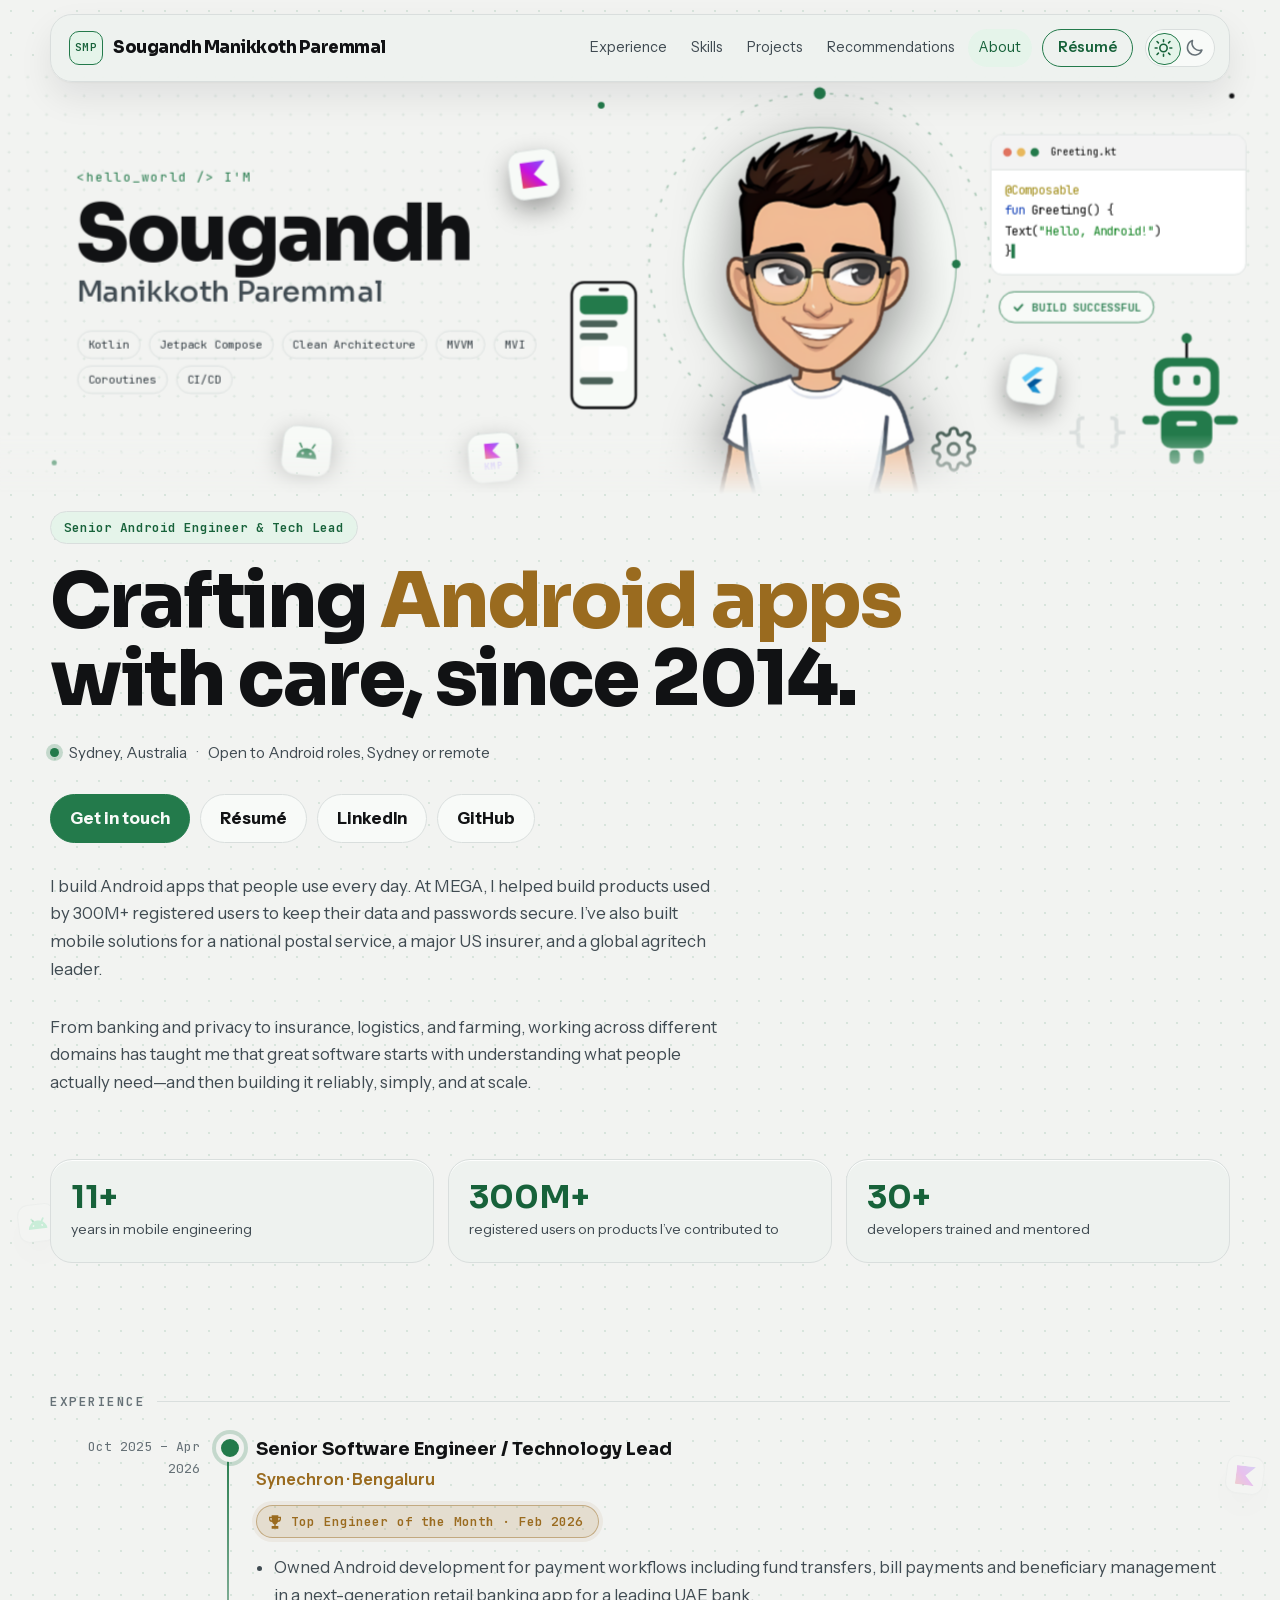
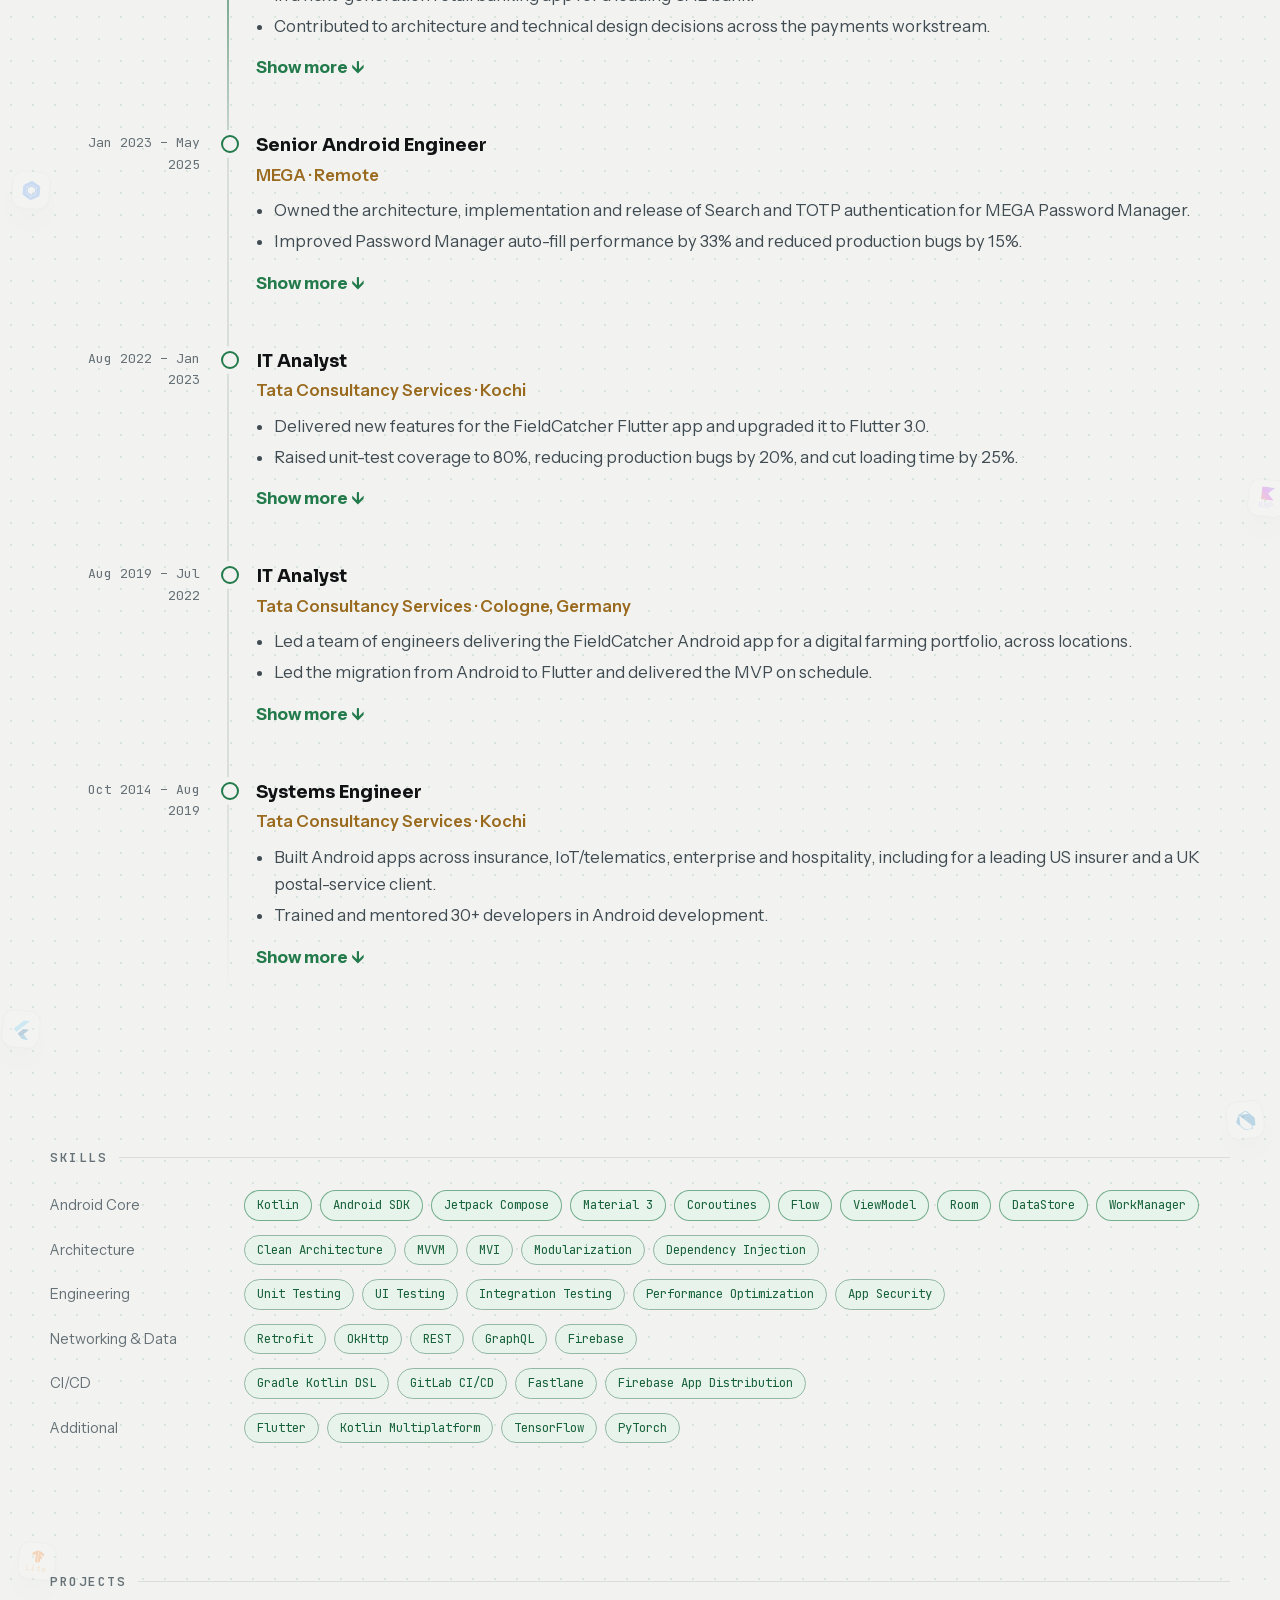
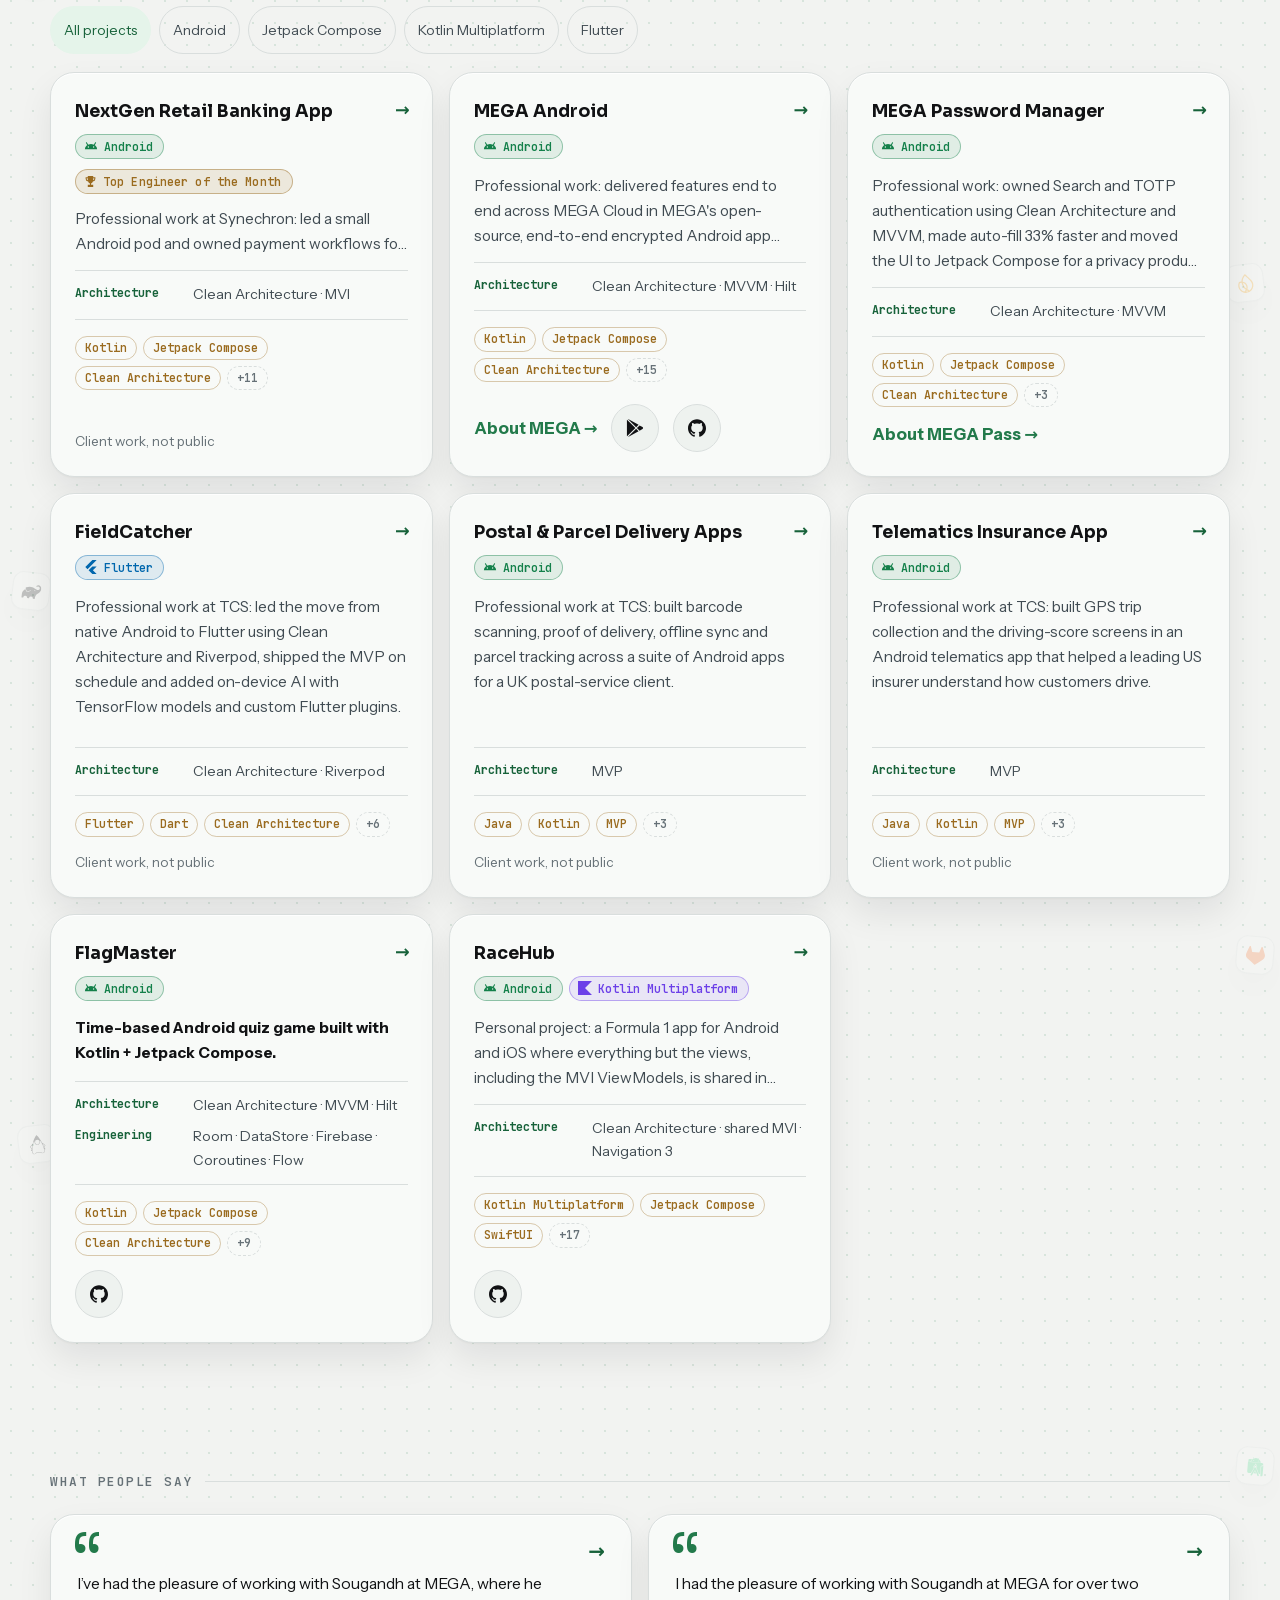
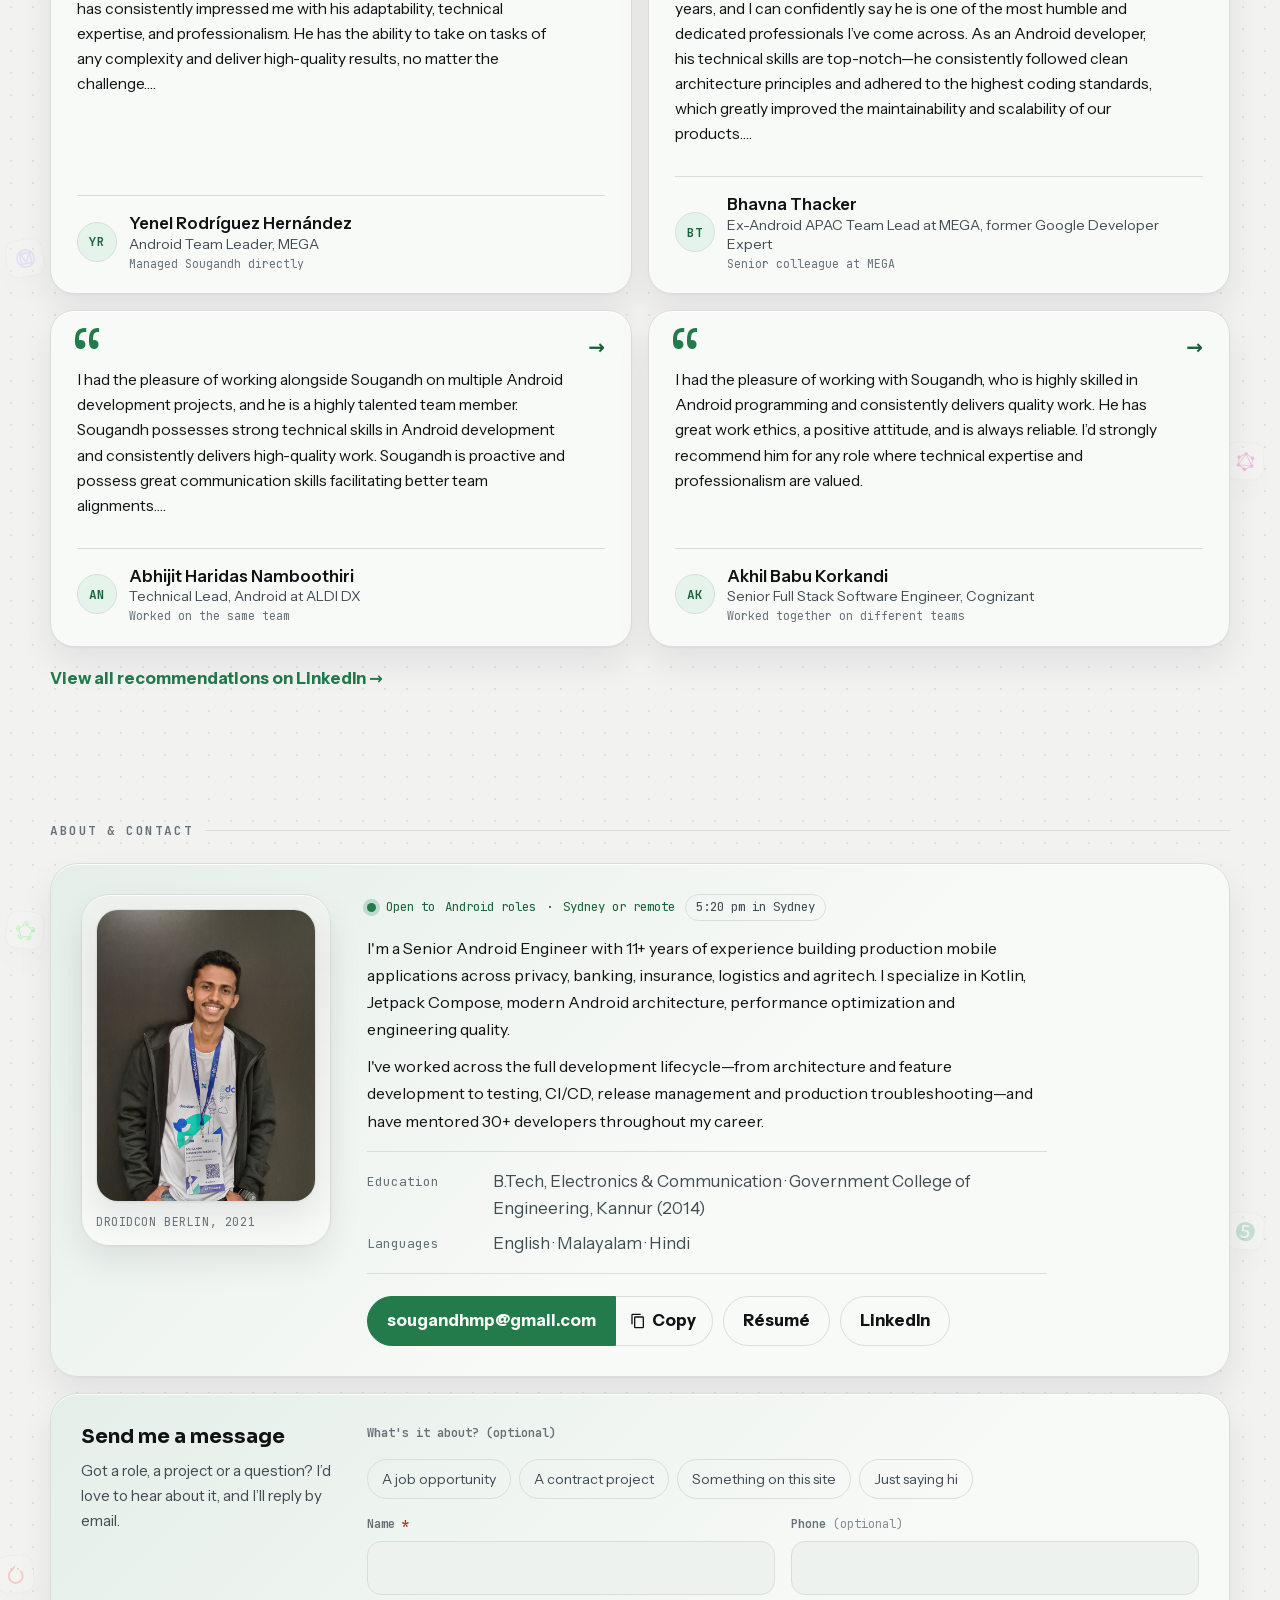
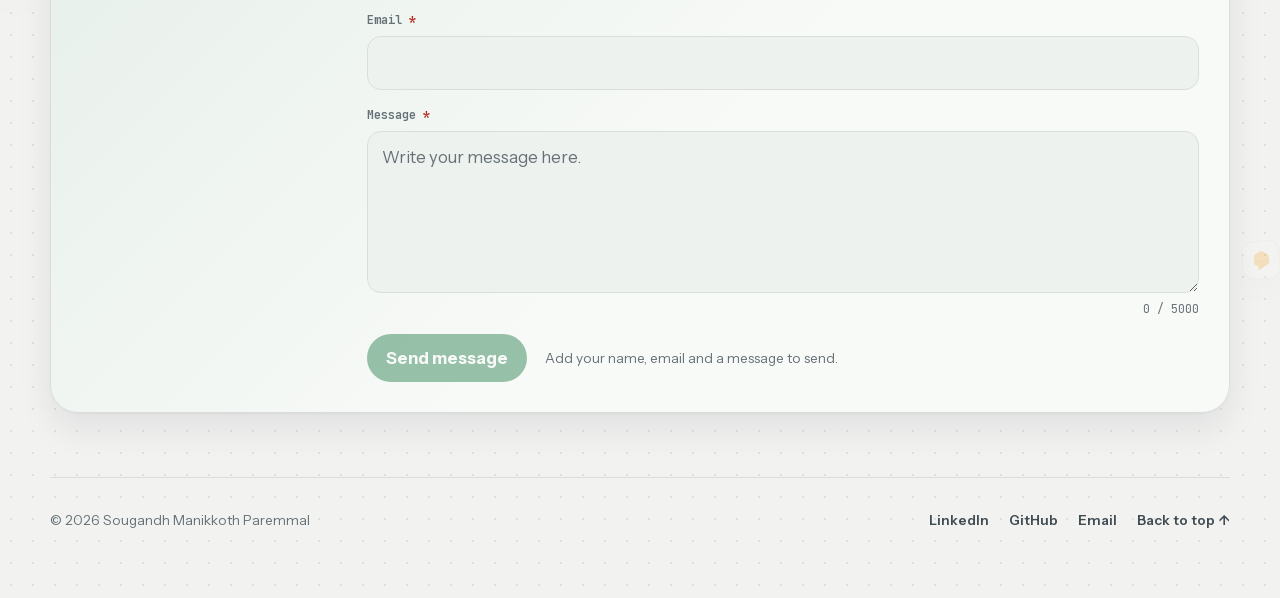
==== index.html @ 64a55832 "update icons" ====
<!DOCTYPE html>
<html lang="en">
<head>
  <meta charset="utf-8">
  <!-- Security: only this site's own files may load; the contact form may also post to Web3Forms. See "Security" in README.md. -->
  <meta http-equiv="Content-Security-Policy" content="default-src 'self'; script-src 'self'; style-src 'self' 'unsafe-inline'; font-src 'self'; img-src 'self'; connect-src 'self' https://api.web3forms.com; frame-src 'self'; object-src 'none'; base-uri 'self'; form-action 'self'; upgrade-insecure-requests">
  <meta name="referrer" content="strict-origin-when-cross-origin">
  <meta name="viewport" content="width=device-width, initial-scale=1, viewport-fit=cover">
  <title>Sougandh Manikkoth Paremmal · Senior Android Engineer & Tech Lead</title>
  <meta name="description" content="Sougandh Manikkoth Paremmal — Senior Android Engineer and Tech Lead in Sydney with 11+ years shipping Kotlin, Jetpack Compose and Flutter apps, including features for products used by 300M+ registered users.">
  <meta property="og:title" content="Sougandh Manikkoth Paremmal · Senior Android Engineer & Tech Lead">
  <meta property="og:description" content="11+ years building and leading production mobile apps in Kotlin, Jetpack Compose and Flutter. Based in Sydney.">
  <meta property="og:url" content="https://sougandh.dev">
  <meta property="og:type" content="website">
  <meta property="og:image" content="https://sougandh.dev/assets/images/og-image.png">
  <meta property="og:image:width" content="1200">
  <meta property="og:image:height" content="630">
  <meta property="og:image:alt" content="Sougandh Manikkoth Paremmal, Senior Android Engineer and Tech Lead">
  <meta name="twitter:card" content="summary_large_image">
  <meta name="twitter:title" content="Sougandh Manikkoth Paremmal · Senior Android Engineer & Tech Lead">
  <meta name="twitter:description" content="11+ years building and leading production mobile apps in Kotlin, Jetpack Compose and Flutter. Based in Sydney.">
  <meta name="twitter:image" content="https://sougandh.dev/assets/images/og-image.png">
  <link rel="canonical" href="https://sougandh.dev">
  <link rel="icon" href="assets/icons/favicon-32.png?v=2" type="image/png" sizes="32x32">
  <link rel="icon" href="assets/icons/favicon-192.png?v=2" type="image/png" sizes="192x192">
  <link rel="apple-touch-icon" href="assets/icons/apple-touch-icon.png?v=2">
  <meta name="theme-color" content="#111214">
  <link rel="preload" href="assets/fonts/sora-latin.woff2" as="font" type="font/woff2" crossorigin>
  <link rel="preload" href="assets/fonts/instrument-sans-latin.woff2" as="font" type="font/woff2" crossorigin>
  <link rel="stylesheet" href="css/fonts.css">
  <link rel="stylesheet" href="css/styles.css">
  <script src="js/theme.js"></script>
</head>
<body>
  <div class="floaters" aria-hidden="true"></div>
  <a class="skip-link" href="#top">Skip to content</a>
  <nav aria-label="Main"><div class="in">
    <a class="brand" href="#top" aria-label="Sougandh Manikkoth Paremmal, back to top"><span class="monogram" aria-hidden="true">SMP</span><span class="brand-name"><span class="bn-first">Sougandh</span> <span class="bn-rest">Manikkoth Paremmal</span></span></a>
    <div class="menu" id="site-menu">
      <a href="#experience">Experience</a>
      <a href="#skills">Skills</a>
      <a href="#projects">Projects</a>
      <a href="#recommendations">Recommendations</a>
      <a href="#contact">About</a>
      <a class="nav-cta" href="assets/resume/sougandh-manikkoth-paremmal-resume.pdf" data-resume>Résumé</a>
    </div>
    <div class="nav-actions">
      <button class="theme-toggle" type="button" aria-label="Switch to light theme" title="Switch theme"><svg class="sun" viewBox="0 0 24 24" aria-hidden="true"><circle cx="12" cy="12" r="4.2"/><path d="M12 2.5v2.2M12 19.3v2.2M4.6 4.6l1.6 1.6M17.8 17.8l1.6 1.6M2.5 12h2.2M19.3 12h2.2M4.6 19.4l1.6-1.6M17.8 6.2l1.6-1.6"/></svg><svg class="moon" viewBox="0 0 24 24" aria-hidden="true"><path d="M20.5 14.3A8.5 8.5 0 0 1 9.7 3.5a8.5 8.5 0 1 0 10.8 10.8Z"/></svg></button>
      <button class="icon-btn menu-toggle" type="button" aria-label="Open menu" aria-expanded="false" aria-controls="site-menu"><span class="bars" aria-hidden="true"></span></button>
    </div>
  </div></nav>
  <nav class="tabbar" aria-label="Sections">
    <a href="#experience"><span class="tab-icon"><svg viewBox="0 0 24 24" aria-hidden="true"><rect x="3" y="7" width="18" height="13" rx="2.5"/><path d="M8.5 7V5.5A2 2 0 0 1 10.5 3.5h3a2 2 0 0 1 2 2V7M3 13h18"/></svg></span><span class="tab-label">Work</span></a>
    <a href="#skills"><span class="tab-icon"><svg viewBox="0 0 24 24" aria-hidden="true"><path d="m8 8-4 4 4 4M16 8l4 4-4 4M13.5 5l-3 14"/></svg></span><span class="tab-label">Skills</span></a>
    <a href="#projects"><span class="tab-icon"><svg viewBox="0 0 24 24" aria-hidden="true"><rect x="3.5" y="3.5" width="7" height="7" rx="2"/><rect x="13.5" y="3.5" width="7" height="7" rx="2"/><rect x="3.5" y="13.5" width="7" height="7" rx="2"/><rect x="13.5" y="13.5" width="7" height="7" rx="2"/></svg></span><span class="tab-label">Projects</span></a>
    <a href="#recommendations"><span class="tab-icon"><svg viewBox="0 0 24 24" aria-hidden="true"><path d="M20.5 11.5a8 8 0 0 1-11.7 7.1L4 20l1.3-4.4a8 8 0 1 1 15.2-4.1Z"/><path d="M9 10.5h6M9 13.5h4"/></svg></span><span class="tab-label">Reviews</span></a>
    <a href="#contact"><span class="tab-icon"><svg viewBox="0 0 24 24" aria-hidden="true"><circle cx="12" cy="8" r="4"/><path d="M4.5 20.5a7.5 7.5 0 0 1 15 0"/></svg></span><span class="tab-label">About</span></a>
  </nav>

  <main id="top">
    <div class="cover" aria-hidden="true"><iframe src="cover.html" title="Profile cover" tabindex="-1" data-theme-sync></iframe></div>
    <div class="hero">
    <p class="eyebrow">Senior Android Engineer &amp; Tech Lead</p>
    <h1>Crafting <span class="name">Android apps</span><br>with care, since 2014.</h1>
    <p class="availability"><span class="status-dot" aria-hidden="true"></span><span data-site="homeLocation">Sydney, Australia</span><span class="open-roles" data-open-roles>Open to <span data-site="roles">Android roles</span>, <span data-site="jobLocations">Sydney or remote</span></span></p>
    <div class="cta">
      <a class="btn primary" href="#message">Get in touch</a>
      <a class="btn" href="assets/resume/sougandh-manikkoth-paremmal-resume.pdf" data-resume>Résumé</a>
      <a class="btn" href="https://www.linkedin.com/in/sougandhmp">LinkedIn</a>
      <a class="btn" href="https://github.com/sougandhmp">GitHub</a>
    </div>
    <p class="lead intro">I build Android apps that people use every day. At MEGA, I helped build products used by 300M+ registered users to keep their data and passwords secure. I’ve also built mobile solutions for a national postal service, a major US insurer, and a global agritech leader.</p>
    <p class="lead intro">From banking and privacy to insurance, logistics, and farming, working across different domains has taught me that great software starts with understanding what people actually need—and then building it reliably, simply, and at scale.</p>
    </div>

    <div class="stats" data-reveal>
      <div class="stat"><b>11+</b><span>years in mobile engineering</span></div>
      <div class="stat"><b>300M+</b><span>registered users on products I’ve contributed to</span></div>
      <div class="stat"><b>30+</b><span>developers trained and mentored</span></div>
    </div>

    <section id="experience" data-reveal>
      <h2>Experience</h2>

      <div class="timeline" role="list">
      <div class="job" role="listitem">
        <div class="when">Oct 2025 – Apr 2026</div>
        <div>
          <h3>Senior Software Engineer / Technology Lead</h3>
          <div class="org">Synechron · Bengaluru</div>
          <span class="award award-lg"><svg viewBox="0 0 24 24" aria-hidden="true"><path fill="currentColor" d="M7 2h10v2h4v3a5 5 0 0 1-4.6 5A6 6 0 0 1 13 15.9V18h4v4H7v-4h4v-2.1A6 6 0 0 1 7.6 12 5 5 0 0 1 3 7V4h4Zm10 4v3.9A3 3 0 0 0 19 7V6ZM5 6v1a3 3 0 0 0 2 2.9V6Z"/></svg>Top Engineer of the Month · Feb 2026</span>
          <ul>
            <li>Owned Android development for payment workflows including fund transfers, bill payments and beneficiary management in a next-generation retail banking app for a leading UAE bank.</li>
            <li>Contributed to architecture and technical design decisions across the payments workstream.</li>
            <li class="more">Drove improvements in automated test coverage and built automation scripts to reduce manual QA effort.</li>
            <li class="more">Worked across development, defect resolution and release readiness to support production releases.</li>
            <li class="more">Recognized as Top Engineer of the Month, February 2026, for technical contribution and delivery on the payments platform.</li>
            <li class="more">Used AI-assisted development tools including GitHub Copilot and Claude Code for implementation, code reviews and test generation.</li>
          </ul>
          <button class="job-toggle" type="button">Show more ↓</button>
        </div>
      </div>
      <div class="job" role="listitem">
        <div class="when">Jan 2023 – May 2025</div>
        <div>
          <h3>Senior Android Engineer</h3>
          <div class="org">MEGA · Remote</div>
          <ul>
            <li>Owned the architecture, implementation and release of Search and TOTP authentication for MEGA Password Manager.</li>
            <li>Improved Password Manager auto-fill performance by 33% and reduced production bugs by 15%.</li>
            <li class="more">Migrated legacy XML-based UI to Jetpack Compose, improving rendering performance.</li>
            <li class="more">Delivered features end to end across MEGA Cloud and Password Manager, for a privacy product used by 300M+ registered users.</li>
          </ul>
          <button class="job-toggle" type="button">Show more ↓</button>
        </div>
      </div>
      <div class="job" role="listitem">
        <div class="when">Aug 2022 – Jan 2023</div>
        <div>
          <h3>IT Analyst</h3>
          <div class="org">Tata Consultancy Services · Kochi</div>
          <ul>
            <li>Delivered new features for the FieldCatcher Flutter app and upgraded it to Flutter 3.0.</li>
            <li>Raised unit-test coverage to 80%, reducing production bugs by 20%, and cut loading time by 25%.</li>
            <li class="more">Integrated PyTorch AI models into the mobile app.</li>
            <li class="more">Monitored production behaviour, diagnosed issues and shipped stability fixes.</li>
          </ul>
          <button class="job-toggle" type="button">Show more ↓</button>
        </div>
      </div>
      <div class="job" role="listitem">
        <div class="when">Aug 2019 – Jul 2022</div>
        <div>
          <h3>IT Analyst</h3>
          <div class="org">Tata Consultancy Services · Cologne, Germany</div>
          <ul>
            <li>Led a team of engineers delivering the FieldCatcher Android app for a digital farming portfolio, across locations.</li>
            <li>Led the migration from Android to Flutter and delivered the MVP on schedule.</li>
            <li class="more">Integrated TensorFlow models and built custom Flutter plugins for on-device AI.</li>
            <li class="more">Set up GitLab and Fastlane CI/CD pipelines and GraphQL-based data sync.</li>
          </ul>
          <button class="job-toggle" type="button">Show more ↓</button>
        </div>
      </div>
      <div class="job" role="listitem">
        <div class="when">Oct 2014 – Aug 2019</div>
        <div>
          <h3>Systems Engineer</h3>
          <div class="org">Tata Consultancy Services · Kochi</div>
          <ul>
            <li>Built Android apps across insurance, IoT/telematics, enterprise and hospitality, including for a leading US insurer and a UK postal-service client.</li>
            <li>Trained and mentored 30+ developers in Android development.</li>
            <li class="more">Built a Dialogflow chatbot for a hotel-booking solution.</li>
            <li class="more">Managed build and release automation and set up Microsoft Azure CI/CD pipelines.</li>
          </ul>
          <button class="job-toggle" type="button">Show more ↓</button>
        </div>
      </div>
      </div>
    </section>

    <section id="skills" data-reveal>
      <h2>Skills</h2>
      <div class="skills">
        <div class="skillrow core"><div class="label">Android Core</div>
          <ul class="tags"><li>Kotlin</li><li>Android SDK</li><li>Jetpack Compose</li><li>Material 3</li><li>Coroutines</li><li>Flow</li><li>ViewModel</li><li>Room</li><li>DataStore</li><li>WorkManager</li></ul></div>
        <div class="skillrow"><div class="label">Architecture</div>
          <ul class="tags"><li>Clean Architecture</li><li>MVVM</li><li>MVI</li><li>Modularization</li><li>Dependency Injection</li></ul></div>
        <div class="skillrow"><div class="label">Engineering</div>
          <ul class="tags"><li>Unit Testing</li><li>UI Testing</li><li>Integration Testing</li><li>Performance Optimization</li><li>App Security</li></ul></div>
        <div class="skillrow"><div class="label">Networking &amp; Data</div>
          <ul class="tags"><li>Retrofit</li><li>OkHttp</li><li>REST</li><li>GraphQL</li><li>Firebase</li></ul></div>
        <div class="skillrow"><div class="label">CI/CD</div>
          <ul class="tags"><li>Gradle Kotlin DSL</li><li>GitLab CI/CD</li><li>Fastlane</li><li>Firebase App Distribution</li></ul></div>
        <div class="skillrow"><div class="label">Additional</div>
          <ul class="tags"><li>Flutter</li><li>Kotlin Multiplatform</li><li>TensorFlow</li><li>PyTorch</li></ul></div>
      </div>
    </section>

    <section id="projects" data-reveal>
      <h2>Projects</h2>
      <div class="filter-bar" aria-label="Filter projects">
        <button class="filter active" type="button" data-filter="all" aria-pressed="true">All projects</button>
        <button class="filter" type="button" data-filter="android" aria-pressed="false">Android</button>
        <button class="filter" type="button" data-filter="compose" aria-pressed="false">Jetpack Compose</button>
        <button class="filter" type="button" data-filter="kmp" aria-pressed="false">Kotlin Multiplatform</button>
        <button class="filter" type="button" data-filter="flutter" aria-pressed="false">Flutter</button>
      </div>
      <div class="grid">
        <div class="card" data-category="android compose">
          <h3><a class="card-link" href="project.html?id=banking-payments">NextGen Retail Banking App</a></h3>
          <span class="award" title="Top Engineer of the Month, February 2026"><svg viewBox="0 0 24 24" aria-hidden="true"><path fill="currentColor" d="M7 2h10v2h4v3a5 5 0 0 1-4.6 5A6 6 0 0 1 13 15.9V18h4v4H7v-4h4v-2.1A6 6 0 0 1 7.6 12 5 5 0 0 1 3 7V4h4Zm10 4v3.9A3 3 0 0 0 19 7V6ZM5 6v1a3 3 0 0 0 2 2.9V6Z"/></svg>Top Engineer of the Month</span>
          <p>Professional work at Synechron: led a small Android pod and owned payment workflows for fund transfers, bill payments and beneficiary management, secured with step-up authentication and certificate pinning, in a next-generation retail banking app.</p>
          <div class="project-card-facts"><div><b>Architecture</b><span>Clean Architecture · MVI</span></div></div>
          <ul class="stack"><li>Kotlin</li><li>Jetpack Compose</li><li>Clean Architecture</li><li class="more" title="11 more on the project page">+11</li></ul>
          <span class="note">Client work, not public</span>
        </div>
        <div class="card" data-category="android compose">
          <h3><a class="card-link" href="project.html?id=mega-android">MEGA Android</a></h3>
          <p>Professional work: delivered features end to end across MEGA Cloud in MEGA's open-source, end-to-end encrypted Android app using Kotlin, Jetpack Compose and Clean Architecture.</p>
          <div class="project-card-facts"><div><b>Architecture</b><span>Clean Architecture · MVVM · Hilt</span></div></div>
          <ul class="stack"><li>Kotlin</li><li>Jetpack Compose</li><li>Clean Architecture</li><li class="more" title="15 more on the project page">+15</li></ul>
          <div class="links">
            <a href="https://mega.io/mobile">About MEGA →</a>
            <a class="icon-link" href="https://play.google.com/store/apps/details?id=mega.privacy.android.app" aria-label="MEGA Android on Google Play" title="Google Play"><svg viewBox="0 0 24 24" aria-hidden="true"><path d="M22.018 13.298l-3.919 2.218-3.515-3.493 3.543-3.521 3.891 2.202a1.49 1.49 0 0 1 0 2.594zM1.337.924a1.486 1.486 0 0 0-.112.568v21.017c0 .217.045.419.124.6l11.155-11.087L1.337.924zm12.207 10.065l3.258-3.238L3.45.195a1.466 1.466 0 0 0-.946-.179l11.04 10.973zm0 2.067l-11 10.933c.298.036.612-.016.906-.183l13.324-7.54-3.23-3.21z"/></svg></a>
            <a class="icon-link" href="https://github.com/meganz/android" aria-label="MEGA Android on GitHub" title="GitHub"><svg viewBox="0 0 24 24" aria-hidden="true"><path d="M12 .297c-6.63 0-12 5.373-12 12 0 5.303 3.438 9.8 8.205 11.385.6.113.82-.258.82-.577 0-.285-.01-1.04-.015-2.04-3.338.724-4.042-1.61-4.042-1.61C4.422 18.07 3.633 17.7 3.633 17.7c-1.087-.744.084-.729.084-.729 1.205.084 1.838 1.236 1.838 1.236 1.07 1.835 2.809 1.305 3.495.998.108-.776.417-1.305.76-1.605-2.665-.3-5.466-1.332-5.466-5.93 0-1.31.465-2.38 1.235-3.22-.135-.303-.54-1.523.105-3.176 0 0 1.005-.322 3.3 1.23.96-.267 1.98-.399 3-.405 1.02.006 2.04.138 3 .405 2.28-1.552 3.285-1.23 3.285-1.23.645 1.653.24 2.873.12 3.176.765.84 1.23 1.91 1.23 3.22 0 4.61-2.805 5.625-5.475 5.92.42.36.81 1.096.81 2.22 0 1.606-.015 2.896-.015 3.286 0 .315.21.69.825.57C20.565 22.092 24 17.592 24 12.297c0-6.627-5.373-12-12-12"/></svg></a>
          </div>
        </div>
        <div class="card" data-category="android compose">
          <h3><a class="card-link" href="project.html?id=mega-pass">MEGA Password Manager</a></h3>
          <p>Professional work: owned Search and TOTP authentication using Clean Architecture and MVVM, made auto-fill 33% faster and moved the UI to Jetpack Compose for a privacy product used by 300M+ registered users.</p>
          <div class="project-card-facts"><div><b>Architecture</b><span>Clean Architecture · MVVM</span></div></div>
          <ul class="stack"><li>Kotlin</li><li>Jetpack Compose</li><li>Clean Architecture</li><li class="more" title="3 more on the project page">+3</li></ul>
          <a href="https://mega.io/pass">About MEGA Pass →</a>
        </div>
        <div class="card" data-category="flutter">
          <h3><a class="card-link" href="project.html?id=fieldcatcher">FieldCatcher</a></h3>
          <p>Professional work at TCS: led the move from native Android to Flutter using Clean Architecture and Riverpod, shipped the MVP on schedule and added on-device AI with TensorFlow models and custom Flutter plugins.</p>
          <div class="project-card-facts"><div><b>Architecture</b><span>Clean Architecture · Riverpod</span></div></div>
          <ul class="stack"><li>Flutter</li><li>Dart</li><li>Clean Architecture</li><li class="more" title="6 more on the project page">+6</li></ul>
          <span class="note">Client work, not public</span>
        </div>
        <div class="card" data-category="android">
          <h3><a class="card-link" href="project.html?id=postal-delivery">Postal &amp; Parcel Delivery Apps</a></h3>
          <p>Professional work at TCS: built barcode scanning, proof of delivery, offline sync and parcel tracking across a suite of Android apps for a UK postal-service client.</p>
          <div class="project-card-facts"><div><b>Architecture</b><span>MVP</span></div></div>
          <ul class="stack"><li>Java</li><li>Kotlin</li><li>MVP</li><li class="more" title="3 more on the project page">+3</li></ul>
          <span class="note">Client work, not public</span>
        </div>
        <div class="card" data-category="android">
          <h3><a class="card-link" href="project.html?id=telematics-insurance">Telematics Insurance App</a></h3>
          <p>Professional work at TCS: built GPS trip collection and the driving-score screens in an Android telematics app that helped a leading US insurer understand how customers drive.</p>
          <div class="project-card-facts"><div><b>Architecture</b><span>MVP</span></div></div>
          <ul class="stack"><li>Java</li><li>Kotlin</li><li>MVP</li><li class="more" title="3 more on the project page">+3</li></ul>
          <span class="note">Client work, not public</span>
        </div>
        <div class="card personal" data-category="android compose">
          <h3><a class="card-link" href="project.html?id=flagmaster">FlagMaster</a></h3>
          <p class="project-card-summary"><strong>Time-based Android quiz game built with Kotlin + Jetpack Compose.</strong></p>
          <div class="project-card-facts">
            <div><b>Architecture</b><span>Clean Architecture · MVVM · Hilt</span></div>
            <div><b>Engineering</b><span>Room · DataStore · Firebase · Coroutines · Flow</span></div>
          </div>
          <ul class="project-card-highlights">
            <li>Dynamic quiz generation across a growing flag dataset</li>
            <li>Difficulty-based question selection and time-based scheduling</li>
            <li>Persistent user progress and Firebase leaderboard</li>
            <li>Modern Material 3 UI</li>
          </ul>
          <ul class="stack"><li>Kotlin</li><li>Jetpack Compose</li><li>Clean Architecture</li><li class="more" title="9 more on the project page">+9</li></ul>
          <div class="links">
            <a class="icon-link" href="https://github.com/sougandhmp/FlagMaster" aria-label="FlagMaster on GitHub" title="GitHub"><svg viewBox="0 0 24 24" aria-hidden="true"><path d="M12 .297c-6.63 0-12 5.373-12 12 0 5.303 3.438 9.8 8.205 11.385.6.113.82-.258.82-.577 0-.285-.01-1.04-.015-2.04-3.338.724-4.042-1.61-4.042-1.61C4.422 18.07 3.633 17.7 3.633 17.7c-1.087-.744.084-.729.084-.729 1.205.084 1.838 1.236 1.838 1.236 1.07 1.835 2.809 1.305 3.495.998.108-.776.417-1.305.76-1.605-2.665-.3-5.466-1.332-5.466-5.93 0-1.31.465-2.38 1.235-3.22-.135-.303-.54-1.523.105-3.176 0 0 1.005-.322 3.3 1.23.96-.267 1.98-.399 3-.405 1.02.006 2.04.138 3 .405 2.28-1.552 3.285-1.23 3.285-1.23.645 1.653.24 2.873.12 3.176.765.84 1.23 1.91 1.23 3.22 0 4.61-2.805 5.625-5.475 5.92.42.36.81 1.096.81 2.22 0 1.606-.015 2.896-.015 3.286 0 .315.21.69.825.57C20.565 22.092 24 17.592 24 12.297c0-6.627-5.373-12-12-12"/></svg></a>
          </div>
        </div>
        <div class="card personal" data-category="android compose kmp">
          <h3><a class="card-link" href="project.html?id=racehub">RaceHub</a></h3>
          <p>Personal project: a Formula 1 app for Android and iOS where everything but the views, including the MVI ViewModels, is shared in Kotlin Multiplatform.</p>
          <div class="project-card-facts"><div><b>Architecture</b><span>Clean Architecture · shared MVI · Navigation 3</span></div></div>
          <ul class="stack"><li>Kotlin Multiplatform</li><li>Jetpack Compose</li><li>SwiftUI</li><li class="more" title="17 more on the project page">+17</li></ul>
          <div class="links">
            <a class="icon-link" href="https://github.com/sougandhmp/RaceHub" aria-label="RaceHub on GitHub" title="GitHub"><svg viewBox="0 0 24 24" aria-hidden="true"><path d="M12 .297c-6.63 0-12 5.373-12 12 0 5.303 3.438 9.8 8.205 11.385.6.113.82-.258.82-.577 0-.285-.01-1.04-.015-2.04-3.338.724-4.042-1.61-4.042-1.61C4.422 18.07 3.633 17.7 3.633 17.7c-1.087-.744.084-.729.084-.729 1.205.084 1.838 1.236 1.838 1.236 1.07 1.835 2.809 1.305 3.495.998.108-.776.417-1.305.76-1.605-2.665-.3-5.466-1.332-5.466-5.93 0-1.31.465-2.38 1.235-3.22-.135-.303-.54-1.523.105-3.176 0 0 1.005-.322 3.3 1.23.96-.267 1.98-.399 3-.405 1.02.006 2.04.138 3 .405 2.28-1.552 3.285-1.23 3.285-1.23.645 1.653.24 2.873.12 3.176.765.84 1.23 1.91 1.23 3.22 0 4.61-2.805 5.625-5.475 5.92.42.36.81 1.096.81 2.22 0 1.606-.015 2.896-.015 3.286 0 .315.21.69.825.57C20.565 22.092 24 17.592 24 12.297c0-6.627-5.373-12-12-12"/></svg></a>
          </div>
        </div>
      </div>
    </section>

    <section id="recommendations" data-reveal>
      <h2>What people say</h2>
      <div class="quotes">
        <figure class="quote quote-trigger" tabindex="0" role="button" aria-haspopup="dialog" aria-label="Read the full recommendation from Yenel Rodríguez Hernández">
          <blockquote><p>I’ve had the pleasure of working with Sougandh at MEGA, where he has consistently impressed me with his adaptability, technical expertise, and professionalism. He has the ability to take on tasks of any complexity and deliver high-quality results, no matter the challenge.</p><p>Sougandh is not only a highly skilled engineer but also a fantastic teammate. He brings a positive attitude to every situation, treats everyone with kindness and respect, and contributes meaningfully to team collaboration. He’s always open to feedback and committed to continuous improvement, which makes him a true asset in any environment.</p><p>I’m confident that any team lucky enough to work with Sougandh will benefit greatly from his contributions. His dedication and talent will undoubtedly take him far in his career.</p></blockquote>
          <figcaption><span class="initials" aria-hidden="true">YR</span><span><b>Yenel Rodríguez Hernández</b><span class="role">Android Team Leader, MEGA</span><span class="rel">Managed Sougandh directly</span></span></figcaption>
        </figure>
        <figure class="quote quote-trigger" tabindex="0" role="button" aria-haspopup="dialog" aria-label="Read the full recommendation from Bhavna Thacker">
          <blockquote><p>I had the pleasure of working with Sougandh at MEGA for over two years, and I can confidently say he is one of the most humble and dedicated professionals I’ve come across. As an Android developer, his technical skills are top-notch—he consistently followed clean architecture principles and adhered to the highest coding standards, which greatly improved the maintainability and scalability of our products.</p><p>What truly sets Sougandh apart is his attitude. He’s an excellent team player who never hesitates to help others, always approachable and generous with his knowledge.</p><p>Anyone looking for a talented, grounded, and dependable Android developer would be lucky to have Sougandh on their team. I wholeheartedly recommend him.</p></blockquote>
          <figcaption><span class="initials" aria-hidden="true">BT</span><span><b>Bhavna Thacker</b><span class="role">Ex-Android APAC Team Lead at MEGA, former Google Developer Expert</span><span class="rel">Senior colleague at MEGA</span></span></figcaption>
        </figure>
        <figure class="quote quote-trigger" tabindex="0" role="button" aria-haspopup="dialog" aria-label="Read the full recommendation from Abhijit Haridas Namboothiri">
          <blockquote><p>I had the pleasure of working alongside Sougandh on multiple Android development projects, and he is a highly talented team member. Sougandh possesses strong technical skills in Android development and consistently delivers high-quality work. Sougandh is proactive and possess great communication skills facilitating better team alignments.</p><p>Sougandh would be a valuable asset to any Android development team and I wholeheartedly recommend him and would welcome the opportunity to work with them again in the future.</p></blockquote>
          <figcaption><span class="initials" aria-hidden="true">AN</span><span><b>Abhijit Haridas Namboothiri</b><span class="role">Technical Lead, Android at ALDI DX</span><span class="rel">Worked on the same team</span></span></figcaption>
        </figure>
        <figure class="quote quote-trigger" tabindex="0" role="button" aria-haspopup="dialog" aria-label="Read the full recommendation from Akhil Babu Korkandi">
          <blockquote><p>I had the pleasure of working with Sougandh, who is highly skilled in Android programming and consistently delivers quality work. He has great work ethics, a positive attitude, and is always reliable. I’d strongly recommend him for any role where technical expertise and professionalism are valued.</p></blockquote>
          <figcaption><span class="initials" aria-hidden="true">AK</span><span><b>Akhil Babu Korkandi</b><span class="role">Senior Full Stack Software Engineer, Cognizant</span><span class="rel">Worked together on different teams</span></span></figcaption>
        </figure>
      </div>
      <p class="quotes-more"><a href="https://www.linkedin.com/in/sougandhmp/details/recommendations/">View all recommendations on LinkedIn →</a></p>
    </section>

    <dialog class="recommendation-dialog" aria-labelledby="recommendation-title">
      <div class="recommendation-bar">
        <p class="recommendation-title" id="recommendation-title">Recommendation</p>
        <button class="recommendation-close" type="button" aria-label="Close recommendation">×</button>
      </div>
      <div class="recommendation-content"></div>
      <div class="recommendation-nav" aria-label="Recommendation navigation">
        <button class="recommendation-nav-button recommendation-prev" type="button"><small>Previous<i> recommendation</i></small><span></span></button>
        <button class="recommendation-nav-button recommendation-next" type="button"><small>Next<i> recommendation</i></small><span></span></button>
      </div>
    </dialog>

    <section id="contact" data-reveal>
      <h2>About &amp; contact</h2>
      <div class="contact about">
        <figure>
          <img class="about-photo" src="assets/images/profile-droidcon-berlin-2021.png" alt="Sougandh Manikkoth Paremmal at droidcon Berlin" width="768" height="1024" loading="lazy">
          <figcaption>Droidcon Berlin, 2021</figcaption>
        </figure>
        <div>
          <p class="about-status"><span class="status-open" data-open-roles><span class="status-dot" aria-hidden="true"></span>Open to <span data-site="roles">Android roles</span> · <span data-site="jobLocations">Sydney or remote</span></span><span class="local-time" hidden></span></p>
          <p class="about-lede">I'm a Senior Android Engineer with 11+ years of experience building production mobile applications across privacy, banking, insurance, logistics and agritech. I specialize in Kotlin, Jetpack Compose, modern Android architecture, performance optimization and engineering quality.</p>
          <p class="about-lede">I've worked across the full development lifecycle—from architecture and feature development to testing, CI/CD, release management and production troubleshooting—and have mentored 30+ developers throughout my career.</p>
          <dl class="facts">
            <div><dt>Education</dt><dd>B.Tech, Electronics &amp; Communication · Government College of Engineering, Kannur (2014)</dd></div>
            <div><dt>Languages</dt><dd>English · Malayalam · Hindi</dd></div>
          </dl>
          <div class="cta">
            <span class="email-group">
              <a class="btn primary" href="mailto:sougandhmp@gmail.com">sougandhmp@gmail.com</a>
              <button class="btn copy-email" type="button" data-copy="sougandhmp@gmail.com" aria-label="Copy email address" title="Copy email address"><svg viewBox="0 0 24 24" aria-hidden="true"><path fill="currentColor" d="M16 1H4a2 2 0 0 0-2 2v14h2V3h12V1Zm3 4H8a2 2 0 0 0-2 2v14a2 2 0 0 0 2 2h11a2 2 0 0 0 2-2V7a2 2 0 0 0-2-2Zm0 16H8V7h11v14Z"/></svg><span class="copy-label">Copy</span></button>
            </span>
            <a class="btn" href="assets/resume/sougandh-manikkoth-paremmal-resume.pdf" data-resume>Résumé</a>
            <a class="btn" href="https://www.linkedin.com/in/sougandhmp">LinkedIn</a>
          </div>
        </div>
      </div>

      <div class="contact message-card" id="message">
        <div class="message-intro">
          <h3>Send me a message</h3>
          <p>Got a role, a project or a question? I’d love to hear about it, and I’ll reply by email.</p>
        </div>
        <!-- Delivered by Web3Forms (js/contact.js). access_key is the public Web3Forms key for sougandhmp@gmail.com. -->
        <form class="contact-form" novalidate>
          <input type="hidden" name="access_key" value="af9efcbc-f032-4e4f-8f4c-22dcaad5d715">
          <input type="checkbox" name="botcheck" class="botcheck" tabindex="-1" autocomplete="off" aria-hidden="true">
          <input type="hidden" name="topic" value="">
          <fieldset class="topics wide">
            <legend>What's it about? <span class="opt">(optional)</span></legend>
            <button type="button" class="topic" aria-pressed="false" data-topic="A job opportunity" data-placeholder="Tell me about the role, the team and where it's based.">A job opportunity</button>
            <button type="button" class="topic" aria-pressed="false" data-topic="A contract project" data-placeholder="What are you building, and what help do you need?">A contract project</button>
            <button type="button" class="topic" aria-pressed="false" data-topic="Something on this site" data-placeholder="Which project or part of the site are you asking about?">Something on this site</button>
            <button type="button" class="topic" aria-pressed="false" data-topic="Just saying hi" data-placeholder="Say hello!">Just saying hi</button>
          </fieldset>
          <div class="field">
            <label for="cf-name">Name <span class="req" aria-hidden="true">*</span></label>
            <input id="cf-name" name="name" type="text" autocomplete="name" required maxlength="100">
          </div>
          <div class="field">
            <label for="cf-phone">Phone <span class="opt">(optional)</span></label>
            <input id="cf-phone" name="phone" type="tel" autocomplete="tel" inputmode="tel" maxlength="30" aria-describedby="cf-phone-hint">
            <small class="field-hint" id="cf-phone-hint" hidden>Use digits, spaces and + ( ) - only</small>
          </div>
          <div class="field wide">
            <label for="cf-email">Email <span class="req" aria-hidden="true">*</span></label>
            <input id="cf-email" name="email" type="email" autocomplete="email" required maxlength="200" aria-describedby="cf-email-hint">
            <small class="field-hint" id="cf-email-hint" hidden>Enter a valid email, like name@example.com</small>
          </div>
          <div class="field wide">
            <label for="cf-message">Message <span class="req" aria-hidden="true">*</span></label>
            <textarea id="cf-message" name="message" rows="5" required maxlength="5000" placeholder="Write your message here." aria-describedby="cf-count"></textarea>
            <small class="char-count" id="cf-count" aria-live="off">0 / 5000</small>
          </div>
          <div class="form-actions wide">
            <button class="btn primary" type="submit" disabled aria-describedby="cf-send-hint">Send message</button>
            <p class="form-hint" id="cf-send-hint">Add your name, email and a message to send.</p>
            <p class="form-status" role="status" aria-live="polite"></p>
          </div>
        </form>
      </div>
    </section>

    <dialog class="resume-dialog" aria-labelledby="resume-title">
      <div class="resume-bar">
        <p class="resume-title" id="resume-title">Résumé</p>
        <div class="resume-actions">
          <a class="btn primary" href="assets/resume/sougandh-manikkoth-paremmal-resume.pdf" download="Sougandh-Manikkoth-Paremmal-Resume.pdf">Download PDF</a>
          <button class="resume-close" type="button" aria-label="Close résumé" autofocus>×</button>
        </div>
      </div>
      <iframe class="resume-pdf" title="Sougandh Manikkoth Paremmal résumé (PDF)" data-src="assets/resume/sougandh-manikkoth-paremmal-resume.pdf#view=FitH&navpanes=0"></iframe>
      <div class="resume-pages">
        <img src="assets/resume/resume-page-1.png" alt="Résumé page 1" width="1224" height="1584" loading="lazy">
        <img src="assets/resume/resume-page-2.png" alt="Résumé page 2" width="1224" height="1584" loading="lazy">
      </div>
    </dialog>

    <footer class="site-footer">
      <span>© <span id="y"></span> Sougandh Manikkoth Paremmal</span>
      <div class="footer-links">
        <a href="https://www.linkedin.com/in/sougandhmp">LinkedIn</a>
        <a href="https://github.com/sougandhmp">GitHub</a>
        <a href="mailto:sougandhmp@gmail.com">Email</a>
        <a class="to-top" href="#top">Back to top <span aria-hidden="true">↑</span></a>
      </div>
    </footer>
  </main>
  <script src="js/site-config.js"></script>
  <script src="js/floaters.js"></script>
  <script src="js/platforms.js"></script>
  <script src="js/main.js"></script>
  <script src="js/contact.js"></script>
  <script src="js/name-morph.js"></script>
</body>
</html>
---- css/fonts.css ----
/* Self-hosted fonts (latin + latin-ext subsets, variable weights), downloaded from Google Fonts under the SIL Open Font License.
   Hosting them here means visitors make no requests to Google. Used by index.html, project.html and cover.html. */
/* Instrument Sans, latin-ext */
@font-face {
  font-family: 'Instrument Sans';
  font-style: normal;
  font-weight: 400 700;
  font-stretch: 100%;
  font-display: swap;
  src: url(../assets/fonts/instrument-sans-latin-ext.woff2) format('woff2');
  unicode-range: U+0100-02BA, U+02BD-02C5, U+02C7-02CC, U+02CE-02D7, U+02DD-02FF, U+0304, U+0308, U+0329, U+1D00-1DBF, U+1E00-1E9F, U+1EF2-1EFF, U+2020, U+20A0-20AB, U+20AD-20C0, U+2113, U+2C60-2C7F, U+A720-A7FF;
}
/* Instrument Sans, latin */
@font-face {
  font-family: 'Instrument Sans';
  font-style: normal;
  font-weight: 400 700;
  font-stretch: 100%;
  font-display: swap;
  src: url(../assets/fonts/instrument-sans-latin.woff2) format('woff2');
  unicode-range: U+0000-00FF, U+0131, U+0152-0153, U+02BB-02BC, U+02C6, U+02DA, U+02DC, U+0304, U+0308, U+0329, U+2000-206F, U+20AC, U+2122, U+2191, U+2193, U+2212, U+2215, U+FEFF, U+FFFD;
}
/* JetBrains Mono, latin-ext */
@font-face {
  font-family: 'JetBrains Mono';
  font-style: normal;
  font-weight: 400 800;
  font-display: swap;
  src: url(../assets/fonts/jetbrains-mono-latin-ext.woff2) format('woff2');
  unicode-range: U+0100-02BA, U+02BD-02C5, U+02C7-02CC, U+02CE-02D7, U+02DD-02FF, U+0304, U+0308, U+0329, U+1D00-1DBF, U+1E00-1E9F, U+1EF2-1EFF, U+2020, U+20A0-20AB, U+20AD-20C0, U+2113, U+2C60-2C7F, U+A720-A7FF;
}
/* JetBrains Mono, latin */
@font-face {
  font-family: 'JetBrains Mono';
  font-style: normal;
  font-weight: 400 800;
  font-display: swap;
  src: url(../assets/fonts/jetbrains-mono-latin.woff2) format('woff2');
  unicode-range: U+0000-00FF, U+0131, U+0152-0153, U+02BB-02BC, U+02C6, U+02DA, U+02DC, U+0304, U+0308, U+0329, U+2000-206F, U+20AC, U+2122, U+2191, U+2193, U+2212, U+2215, U+FEFF, U+FFFD;
}
/* Sora, latin-ext */
@font-face {
  font-family: 'Sora';
  font-style: normal;
  font-weight: 500 800;
  font-display: swap;
  src: url(../assets/fonts/sora-latin-ext.woff2) format('woff2');
  unicode-range: U+0100-02BA, U+02BD-02C5, U+02C7-02CC, U+02CE-02D7, U+02DD-02FF, U+0304, U+0308, U+0329, U+1D00-1DBF, U+1E00-1E9F, U+1EF2-1EFF, U+2020, U+20A0-20AB, U+20AD-20C0, U+2113, U+2C60-2C7F, U+A720-A7FF;
}
/* Sora, latin */
@font-face {
  font-family: 'Sora';
  font-style: normal;
  font-weight: 500 800;
  font-display: swap;
  src: url(../assets/fonts/sora-latin.woff2) format('woff2');
  unicode-range: U+0000-00FF, U+0131, U+0152-0153, U+02BB-02BC, U+02C6, U+02DA, U+02DC, U+0304, U+0308, U+0329, U+2000-206F, U+20AC, U+2122, U+2191, U+2193, U+2212, U+2215, U+FEFF, U+FFFD;
}
---- css/styles.css ----
:root {
  /* Material-inspired semantic tokens: neutral surfaces + Android green accent */
  --bg: #111214;
  --fg: #eceef0;
  --muted: #c3c7cc;
  --faint: #8b9097;
  --line: #2c2f34;
  --accent: #56d98b;
  --accent-strong: #a1f2bd;
  --accent-soft: #183a29;
  --secondary: #d5b86a;
  --card: #18191c;
  --surface: #1d1f23;
  --surface-variant: #24272b;
  --surface-container: #212429;
  --surface-container-high: #2a2d31;
  --on-surface: #f2f3f5;
  --on-primary: #111214;
  --outline: rgba(236, 238, 240, .12);
  --color-scheme: dark;
  --shadow: 0 12px 32px rgba(0, 0, 0, .35);
  --highlight: rgba(255, 255, 255, .045);
  --glow-a: rgba(86, 217, 139, .08);
  --glow-b: rgba(213, 184, 106, .04);
  --danger: #ff8f8a;
  --dots: rgba(86, 217, 139, .13);
  --track-off: color-mix(in srgb, var(--surface) 92%, var(--card));
  --track-on: color-mix(in srgb, var(--accent-soft) 80%, var(--surface));
  color-scheme: var(--color-scheme);
  --display: "Sora", "Instrument Sans", system-ui, sans-serif;
  --body: "Instrument Sans", system-ui, -apple-system, "Segoe UI", Roboto, sans-serif;
  --mono: "JetBrains Mono", ui-monospace, SFMono-Regular, Menlo, monospace;
}
[data-theme="light"] {
  --bg: #f2f3f1;
  --fg: #111214;
  --muted: #404b52;
  --faint: #667177;
  --line: #d9dedd;
  --accent: #237a4b;
  --accent-strong: #17623a;
  --accent-soft: #e5f4ea;
  --secondary: #9a6b1f;
  --card: #f8faf8;
  --surface: #eef2ef;
  --surface-variant: #f6f8f7;
  --surface-container: #f5f7f6;
  --surface-container-high: #edf2ef;
  --on-surface: #111214;
  --on-primary: #f8faf8;
  --outline: rgba(17, 18, 20, .08);
  --color-scheme: light;
  --shadow: 0 1px 2px rgba(17, 18, 20, .04), 0 16px 34px rgba(17, 18, 20, .08);
  --highlight: rgba(255, 255, 255, .9);
  --glow-a: rgba(35, 122, 75, .09);
  --glow-b: rgba(154, 107, 31, .045);
  --danger: #b42318;
  --dots: rgba(35, 122, 75, .13);
  --track-off: color-mix(in srgb, var(--surface) 72%, white);
  --track-on: color-mix(in srgb, var(--accent-soft) 78%, white);
  color-scheme: var(--color-scheme);
}
* { box-sizing: border-box; }
::selection { background: color-mix(in srgb, var(--accent) 32%, transparent); color: var(--fg); }
/* ambient light: two very soft glows fixed behind the content, so long sections don't feel flat */
body::before { content: ""; position: fixed; inset: 0; z-index: -1; pointer-events: none;
  background: radial-gradient(60vw 50vh at 8% 35%, var(--glow-a), transparent 70%), radial-gradient(55vw 45vh at 95% 85%, var(--glow-b), transparent 70%); }
/* theme switch cross-fade (js/theme.js uses the View Transitions API where supported) */
::view-transition-old(root), ::view-transition-new(root) { animation-duration: .35s; }
[hidden] { display: none !important; } /* components set display: flex/grid, which would otherwise override the hidden attribute */
html { scroll-behavior: smooth; background: var(--bg); color-scheme: var(--color-scheme, dark); }
html[data-theme="light"] { color-scheme: light; }
body { min-height: 100svh; margin: 0; background: var(--bg) radial-gradient(var(--dots) 1.2px, transparent 1.4px) 0 0 / 22px 22px; color: var(--fg);
  font: 16.5px/1.65 var(--body); text-align: left; letter-spacing: 0;
  -webkit-font-smoothing: antialiased; transition: background .25s, color .25s; }
img, svg, video { display: block; max-width: 100%; }
a { color: var(--accent); }
nav { position: sticky; top: 14px; z-index: 10; width: min(calc(100% - 32px), 1180px); margin: 0 auto;
  background: color-mix(in srgb, var(--surface) 90%, transparent); backdrop-filter: blur(14px);
  border: 1px solid var(--line); border-radius: 22px; box-shadow: var(--shadow); }
nav .in { padding: 9px 12px 9px 18px; display: flex; gap: 12px; align-items: center; justify-content: space-between; }
nav .brand { display: inline-flex; align-items: center; gap: 10px; font-family: var(--display); font-weight: 800; color: var(--fg); text-decoration: none; letter-spacing: -.03em; }
.monogram { display: grid; place-items: center; width: 34px; height: 34px; border-radius: 10px; border: 1.5px solid var(--accent);
  background: var(--accent-soft); color: var(--accent-strong); font-family: var(--mono); font-size: .68rem; font-weight: 600; letter-spacing: .02em; }
.brand-name { transition: opacity .3s, transform .3s, visibility .3s; white-space: nowrap; overflow: hidden; text-overflow: ellipsis; }
nav .brand { min-width: 0; }
@media (max-width: 400px) { .brand-name { font-size: .88rem; } }
nav.hide-brand .brand-name { opacity: 0; transform: translateX(-6px); visibility: hidden; }
/* Name animation (js/name-morph.js): the nav name stays in place and only its two parts show or hide;
   copies of "Sougandh" and "Manikkoth Paremmal" (.name-flyer) fly in from the cover and land on .bn-first / .bn-rest */
nav.morph .brand-name, nav.morph.hide-brand .brand-name { opacity: 1; visibility: visible; transform: none; }
nav.morph .bn-first, nav.morph .bn-rest { opacity: 0; }
nav.morph.name-landed .bn-first, nav.morph.name-landed .bn-rest { opacity: 1; }
.name-flyer { position: fixed; left: 0; top: 0; z-index: 11; visibility: hidden; pointer-events: none; transform-origin: 0 0; will-change: transform;
  font-family: var(--display); font-weight: 800; letter-spacing: -.035em; line-height: normal; white-space: nowrap; color: var(--fg); }
nav .menu { display: flex; gap: 2px; font-size: .9rem; align-items: center; margin-left: auto; }
nav .menu a { color: var(--muted); text-decoration: none; padding: 7px 11px; border-radius: 999px; transition: color .2s, background .2s; }
nav .menu a.active, nav .menu a:focus-visible { color: var(--accent-strong); background: var(--accent-soft); }
@media (hover: hover) { nav .menu a:hover { color: var(--accent-strong); background: var(--accent-soft); } }
nav .menu .nav-cta { margin-left: 8px; padding: 6px 15px; border: 1px solid var(--accent); color: var(--accent-strong); font-weight: 600; }
nav .menu .nav-cta:focus-visible, nav .menu .nav-cta:active { background: var(--accent); border-color: var(--accent); color: var(--on-primary); }
nav a:focus-visible, nav button:focus-visible { outline: 2px solid var(--accent); outline-offset: 2px; }
.nav-actions { display: flex; align-items: center; gap: 2px; flex: none; }
.icon-btn { display: grid; place-items: center; width: 48px; height: 48px; padding: 0; border: 0; border-radius: 50%; background: transparent; color: var(--fg); cursor: pointer; }
.icon-btn:focus-visible { background: var(--accent-soft); color: var(--accent-strong); }
@media (hover: hover) { .icon-btn:hover, nav .menu .nav-cta:hover { background: var(--accent-soft); color: var(--accent-strong); } nav .menu .nav-cta:hover { background: var(--accent); color: var(--on-primary); } }
.icon-btn svg { width: 19px; height: 19px; fill: none; stroke: currentColor; stroke-width: 1.8; stroke-linecap: round; stroke-linejoin: round; }
/* Theme switch: sun and moon side by side, the green knob sits under the active theme */
.theme-toggle { position: relative; display: inline-flex; align-items: center; flex: none; width: 70px; height: 48px; padding: 9px 3px; margin-right: 2px;
  border: 0; border-radius: 999px; background: transparent; color: var(--faint); cursor: pointer; -webkit-tap-highlight-color: transparent; }
.theme-toggle:after { content: ""; position: absolute; inset: 5px 0; border: 1px solid var(--line); border-radius: 999px; background: var(--card); }
.theme-toggle:before { content: ""; position: absolute; top: 9px; left: 3px; z-index: 1; width: 31px; height: 30px; border-radius: 999px;
  background: var(--accent-soft); border: 1px solid var(--accent); transform: translateX(31px); transition: transform .25s ease; }
[data-theme="light"] .theme-toggle:before { transform: none; }
.theme-toggle svg { position: relative; z-index: 2; width: 31px; height: 30px; padding: 4px 5px; fill: none; stroke: currentColor; stroke-width: 1.8; stroke-linecap: round; stroke-linejoin: round; transition: color .25s; }
.theme-toggle .moon, [data-theme="light"] .theme-toggle .sun { color: var(--accent-strong); }
[data-theme="light"] .theme-toggle .moon { color: var(--faint); }
.theme-toggle:focus-visible { outline: 2px solid var(--accent); outline-offset: 2px; }
@media (hover: hover) { .theme-toggle:hover { border-color: var(--accent); } }

/* Phone bottom navigation (Material 3 navigation bar) */
.tabbar { display: none; }
@media (max-width: 700px) {
  html, body { overflow-x: hidden; }
  body { text-align: left; }
  .tabbar { position: fixed; top: auto; left: 0; right: 0; bottom: 0; z-index: 20; display: grid; grid-template-columns: repeat(5, 1fr);
    width: auto; height: calc(68px + env(safe-area-inset-bottom)); margin: 0; border-radius: 0; border: 0; border-top: 1px solid var(--line);
    padding: 8px 6px env(safe-area-inset-bottom);
    background: color-mix(in srgb, var(--surface) 94%, transparent); backdrop-filter: blur(14px); box-shadow: 0 -8px 24px rgba(0, 0, 0, .18); }
  .tabbar a { display: flex; flex-direction: column; align-items: center; gap: 4px; min-height: 52px; padding: 2px 0;
    color: var(--muted); text-decoration: none; font-size: .72rem; font-weight: 600; letter-spacing: .01em; -webkit-tap-highlight-color: transparent; }
  .tab-icon { display: grid; place-items: center; width: 56px; height: 30px; border-radius: 999px; transition: background .2s; }
  .tab-icon svg { width: 22px; height: 22px; fill: none; stroke: currentColor; stroke-width: 1.8; stroke-linecap: round; stroke-linejoin: round; }
  .tabbar a.active { color: var(--accent-strong); }
  .tabbar a.active .tab-icon { background: var(--accent-soft); }
  .tabbar a:focus-visible { outline: none; }
  .tabbar a:focus-visible .tab-icon { outline: 2px solid var(--accent); outline-offset: 1px; }
  .tabbar a:active .tab-icon { background: var(--accent-soft); }
}
.menu-toggle { display: none; }
.bars, .bars:before, .bars:after { display: block; width: 18px; height: 2px; border-radius: 2px; background: currentColor; transition: transform .25s, opacity .2s; }
.bars { position: relative; }
.bars:before, .bars:after { content: ""; position: absolute; left: 0; }
.bars:before { top: -6px; }
.bars:after { top: 6px; }
nav.menu-open .bars { background: transparent; }
nav.menu-open .bars:before { transform: translateY(6px) rotate(45deg); }
nav.menu-open .bars:after { transform: translateY(-6px) rotate(-45deg); }
.skip-link { position: absolute; left: 16px; top: -64px; z-index: 30; padding: 10px 16px; border-radius: 12px; background: var(--accent); color: var(--on-primary); font-weight: 700; text-decoration: none; transition: top .2s; }
.skip-link:focus { top: 12px; }
@media (max-width: 1080px) and (min-width: 961px) { .brand-name { display: none; } }
@media (max-width: 960px) {
  nav .in { flex-wrap: wrap; row-gap: 0; }
  .nav-actions { margin-left: auto; }
  .menu-toggle { display: grid; }
  nav .menu { order: 3; display: none; width: 100%; flex-direction: column; align-items: stretch; gap: 2px; margin: 8px 0 2px; padding-top: 10px; border-top: 1px solid var(--line); font-size: 1rem; }
  nav.menu-open .menu { display: flex; animation: menu-in .2s ease both; }
  nav .menu a { padding: 12px 14px; border-radius: 14px; }
  nav .menu a.active { box-shadow: inset 3px 0 0 var(--accent); }
  nav .menu .nav-cta { margin: 8px 0 4px; text-align: center; background: var(--accent); color: var(--on-primary); }
}
@keyframes menu-in { from { opacity: 0; transform: translateY(-6px); } to { opacity: 1; transform: none; } }
main { width: min(100% - 32px, 1180px); min-height: calc(100svh - 90px); margin: 0 auto; padding: clamp(72px, 10vw, 140px) 0 56px; }
.cover { position: relative; width: 100vw; aspect-ratio: 3 / 1; max-height: 460px; background: transparent; margin: clamp(-140px, -10vw, -72px) 0 0; left: 50%; overflow: hidden; transform: translateX(-50%); }
/* the cover iframe is transparent, so the page background runs through it; its bottom edge fades out with a mask
   (to transparent, not to a flat colour, so no band shows over the dotted background) */
.cover iframe { -webkit-mask-image: linear-gradient(180deg, #000 86%, transparent); mask-image: linear-gradient(180deg, #000 86%, transparent); position: absolute; left: 50%; top: 50%; width: var(--cover-w, 1500px); height: 500px; border: 0; pointer-events: none;
  transform-origin: center; transform: translate(-50%, -50%) scale(var(--cover-scale, 1)); }
.hero { position: relative; margin-top: 16px; }
.hero:after { display: none; content: ""; position: absolute; width: 180px; height: 180px; right: 5%; top: -34px; z-index: -1;
  border-radius: 48% 52% 56% 44%; background: var(--accent-soft); opacity: .7; filter: blur(1px); }
.eyebrow { display: inline-flex; color: var(--accent-strong); background: var(--accent-soft); border-radius: 999px;
  font-family: var(--mono); font-weight: 600; font-size: .8rem; border: 1px solid var(--line); padding: 5px 13px; margin: 0 0 18px; }
h3, .stat b { font-family: var(--display); }
h1 { font-family: var(--display); font-size: clamp(2.65rem, 8vw, 4.8rem); line-height: 1.02; margin: 0 0 22px; font-weight: 800; letter-spacing: -.03em; max-width: 960px; }
h1 .name { color: var(--secondary); }
@media (min-width: 701px) { h1 .name { white-space: nowrap; } }
.lead { font-size: 1.15rem; color: var(--muted); max-width: 670px; margin: 0; }
/* hiring summary under the headline: role, stack and availability, readable in the first few seconds */
.summary { margin: -6px 0 16px; max-width: 720px; font-size: clamp(1.15rem, 2vw, 1.35rem); line-height: 1.5; font-weight: 500; color: var(--fg); }
.hero-stack { display: flex; flex-wrap: wrap; gap: 4px 0; margin: 0; padding: 0; list-style: none; font-family: var(--mono); font-size: .86rem; font-weight: 600; color: var(--accent-strong); }
.hero-stack li:not(:last-child)::after { content: "·"; margin: 0 10px; color: var(--faint); font-weight: 400; }
.availability { display: flex; align-items: center; gap: 10px; margin: 14px 0 0; font-size: .95rem; color: var(--muted); }
.open-roles::before { content: "·"; margin-right: 10px; color: var(--faint); }
.availability { flex-wrap: wrap; column-gap: 10px; }
.status-dot.off { background: var(--faint); box-shadow: none; animation: none; }
.status-dot { flex: none; width: 9px; height: 9px; border-radius: 50%; background: var(--accent); box-shadow: 0 0 0 4px color-mix(in srgb, var(--accent) 22%, transparent); animation: status-pulse 2.4s ease-in-out infinite; }
@keyframes status-pulse { 50% { box-shadow: 0 0 0 7px color-mix(in srgb, var(--accent) 0%, transparent); } }
.lead.intro { margin-top: 30px; font-size: 1.05rem; }
.cta { display: flex; flex-wrap: wrap; gap: 10px; margin-top: 28px; }
.btn { display: inline-flex; align-items: center; min-height: 48px; padding: 10px 19px; border-radius: 999px; font-weight: 700;
  text-decoration: none; border: 1px solid var(--line); color: var(--fg); background: var(--card);
  transition: transform .2s, box-shadow .2s, background .2s, border-color .2s; }
.btn:hover, .btn:focus-visible { transform: translateY(-3px); box-shadow: var(--shadow); border-color: var(--accent); }
.btn.primary { background: var(--accent); border-color: var(--accent); color: var(--on-primary); }
section { margin-top: clamp(72px, 10vw, 128px); scroll-margin-top: 90px; }
h2 { font-family: var(--mono); font-weight: 600; font-size: .8rem; letter-spacing: .12em; text-transform: uppercase; color: var(--faint);
  margin: 0 0 22px; display: flex; align-items: center; gap: 12px; }
h2:after { content: ""; height: 1px; background: var(--line); flex: 1; }
.stats { display: grid; grid-template-columns: repeat(auto-fit, minmax(160px, 1fr)); gap: 14px; margin-top: 62px; }
.stat { background: var(--surface); border: 1px solid var(--line); border-radius: 22px; padding: 20px; box-shadow: inset 0 1px 0 var(--highlight); transition: transform .2s, border-color .2s, box-shadow .2s; }
.stat:hover { transform: translateY(-5px); border-color: var(--accent); box-shadow: var(--shadow); }
.stat b { display: block; font-size: 2rem; line-height: 1.1; color: var(--accent-strong); }
.stat span { color: var(--muted); font-size: .88rem; }
/* Experience timeline: dates | line with a dot per role | details. The line is green at the top (most recent) and fades out */
.timeline { position: relative; --date-col: 150px; --rail: calc(var(--date-col) + 28px); }
.timeline::before { content: ""; position: absolute; top: 8px; bottom: 24px; left: calc(var(--rail) - 1px); width: 2px; border-radius: 2px;
  background: linear-gradient(180deg, var(--accent), var(--line) 28%, var(--line) 82%, transparent); }
.job { position: relative; display: grid; grid-template-columns: var(--date-col) 1fr; column-gap: 56px; row-gap: 8px; padding: 0 0 38px; }
.job::before { content: ""; position: absolute; top: 5px; left: calc(var(--rail) - 7px); width: 14px; height: 14px; border-radius: 50%;
  background: var(--bg); border: 2px solid var(--accent); box-shadow: 0 0 0 5px var(--bg); transition: background .2s, transform .2s; }
.job:first-child::before { background: var(--accent); box-shadow: 0 0 0 5px var(--bg), 0 0 0 9px color-mix(in srgb, var(--accent) 22%, transparent); }
@media (hover: hover) { .job:hover::before { background: var(--accent); transform: scale(1.15); } }
.job .when { padding-top: 2px; text-align: right; color: var(--faint); font-family: var(--mono); font-size: .82rem; }
.job h3 { margin: 0; font-size: 1.13rem; }
.job .org { color: var(--secondary); margin: 2px 0 8px; font-weight: 600; }
.job ul { margin: 0; padding-left: 18px; color: var(--muted); }
.job li { margin: 4px 0; }
.job .more { display: none; }
.job.expanded .more { display: list-item; }
.job-toggle { min-height: 48px; border: 0; background: none; color: var(--accent); cursor: pointer; font: inherit; font-weight: 700; padding: 5px 0; }
.job-toggle:hover, .job-toggle:focus-visible { color: var(--accent-strong); }
.skills { display: grid; gap: 14px; }
.skillrow { display: grid; grid-template-columns: 170px 1fr; gap: 8px 24px; }
.skillrow .label { color: var(--faint); font-size: .9rem; padding-top: 4px; }
.tags { display: flex; flex-wrap: wrap; gap: 8px; list-style: none; margin: 0; padding: 0; }
.tags li { display: inline-flex; align-items: center; justify-content: center; border: 1px solid color-mix(in srgb, var(--accent) 38%, var(--line));
  background: color-mix(in srgb, var(--accent-soft) 72%, var(--surface)); border-radius: 999px; padding: 5px 12px; color: var(--accent-strong);
  font-family: var(--mono); font-size: .77rem; line-height: 1.5; }
.tags li { transition: transform .2s, border-color .2s, background .2s; }
.tags li:hover { transform: translateY(-2px); border-color: var(--accent); background: var(--accent-soft); }
.filter-bar { display: flex; gap: 8px; flex-wrap: wrap; margin: -8px 0 18px; }
.filter { min-height: 48px; border: 1px solid var(--line); background: transparent; color: var(--muted); border-radius: 999px; padding: 6px 13px; cursor: pointer; font: inherit; font-size: .86rem; }
.filter.active, .filter:hover, .filter:focus-visible { background: var(--accent-soft); color: var(--accent-strong); border-color: transparent; }
.grid { display: grid; gap: 16px; grid-auto-rows: minmax(var(--card-h), auto); --card-h: 405px; grid-template-columns: repeat(auto-fill, minmax(min(100%, 300px), 1fr)); }
.card { min-height: 100%; min-width: 0; background: var(--card); border: 1px solid var(--line); border-radius: 24px; padding: 24px;
  display: flex; flex-direction: column; box-shadow: var(--shadow), inset 0 1px 0 var(--highlight); transition: transform .2s, box-shadow .2s; }
.card:hover { transform: translateY(-7px); border-color: var(--accent); box-shadow: 0 16px 38px rgba(0, 0, 0, .25); }
.card h3 { margin: 0 0 6px; font-size: 1.08rem; }
.card p { margin: 0 0 14px; color: var(--muted); font-size: .95rem; flex: 1; }
/* cards share one height (--card-h): the description and highlights shrink to fit, and js/main.js ends clipped text with "…" */
.card > * { flex-shrink: 0; }
.card > p:not(.project-card-summary), .card .project-card-highlights { flex: 1 1 0; min-height: 0; overflow: hidden; }
.card p { display: -webkit-box; -webkit-box-orient: vertical; }
.project-card-highlights li[hidden] { display: none; }
.project-card-highlights.clipped::after { content: "…"; color: var(--faint); }
.card .project-card-summary { flex: none; margin-bottom: 16px; color: var(--fg); }
.project-card-facts { display: grid; gap: 8px; flex: none; margin: 0 0 16px; padding: 12px 0; border-block: 1px solid var(--line); }
.project-card-facts div { display: grid; grid-template-columns: 110px 1fr; gap: 8px; }
.project-card-facts b { color: var(--accent-strong); font-family: var(--mono); font-size: .72rem; }
.project-card-facts span { color: var(--muted); font-size: .88rem; }
.project-card-highlights { display: grid; align-content: start; gap: 5px; margin: 0 0 16px; padding-left: 18px; color: var(--muted); font-size: .88rem; }
.project-card-highlights li::marker { color: var(--accent); }
.card .stack { display: flex; flex-wrap: wrap; gap: 6px; list-style: none; margin: 0 0 14px; padding: 0; }
.card .stack li { padding: 2px 9px; border-radius: 999px; border: 1px solid color-mix(in srgb, var(--secondary) 35%, transparent);
  color: var(--secondary); font-family: var(--mono); font-size: .72rem; font-weight: 600; line-height: 1.6; }
.card .stack li.more { border-style: dashed; color: var(--faint); border-color: var(--line); } /* "+N": the rest are on the project page */
/* round icon buttons for GitHub and Google Play links (cards and project pages) */
.icon-link { display: inline-grid; place-items: center; flex: none; width: 48px; height: 48px; border-radius: 50%; border: 1px solid var(--line);
  background: var(--surface); color: var(--fg); transition: border-color .2s, color .2s, transform .2s; }
.icon-link svg { width: 18px; height: 18px; fill: currentColor; }
.icon-link.lg { width: 48px; height: 48px; }
.icon-link.lg svg { width: 22px; height: 22px; }
.icon-link:focus-visible { outline: 2px solid var(--accent); outline-offset: 2px; }
@media (hover: hover) { .icon-link:hover { border-color: var(--accent); color: var(--accent-strong); transform: translateY(-2px); } }
.icon-link:active { border-color: var(--accent); color: var(--accent-strong); }
.card a { font-weight: 700; text-decoration: none; }
.card .note { color: var(--faint); font-size: .85rem; }
.card .award { align-self: flex-start; margin: -4px 0 12px; }
.award { display: inline-flex; align-items: center; gap: 6px; padding: 3px 11px 3px 8px; border-radius: 999px; vertical-align: middle;
  font-family: var(--mono); font-size: .72rem; font-weight: 600; letter-spacing: .01em; line-height: 1.5; color: var(--secondary);
  background: color-mix(in srgb, var(--secondary) 12%, transparent); border: 1px solid color-mix(in srgb, var(--secondary) 45%, transparent); }
.award svg { width: 13px; height: 13px; flex: none; }
.job .award { margin: 6px 0 4px; }
/* larger award on the timeline, so the recognition stands out */
.award.award-lg { margin: 4px 0 12px; padding: 6px 14px 6px 10px; font-size: .8rem; gap: 8px;
  background: color-mix(in srgb, var(--secondary) 16%, transparent); box-shadow: 0 0 0 4px color-mix(in srgb, var(--secondary) 7%, transparent); }
.award.award-lg svg { width: 16px; height: 16px; }
/* Core skills stand out from the rest */
.skillrow.core .tags li { border-color: color-mix(in srgb, var(--accent) 58%, transparent); color: var(--accent-strong); background: color-mix(in srgb, var(--accent-soft) 80%, var(--surface)); }
/* platform badges (Android, Kotlin Multiplatform, Flutter) under project titles; built by js/platforms.js */
.platforms { --android: #3ddc84; --kmp: #a98bff; --flutter: #54c5f8;
  display: flex; flex-wrap: wrap; gap: 6px; list-style: none; margin: 2px 0 14px; padding: 0; }
[data-theme="light"] .platforms { --android: #13804a; --kmp: #6b3fe8; --flutter: #0167ad; }
.platforms li { --c: var(--fg); display: inline-flex; align-items: center; gap: 6px; padding: 3px 10px 3px 8px; border-radius: 999px;
  color: var(--c); background: color-mix(in srgb, var(--c) 10%, transparent); border: 1px solid color-mix(in srgb, var(--c) 40%, transparent);
  font-family: var(--mono); font-size: .72rem; font-weight: 600; line-height: 1.5; }
.platforms svg { width: 14px; height: 14px; flex: none; fill: currentColor; }
.platforms .platform-android { --c: var(--android); }
.platforms .platform-kmp { --c: var(--kmp); }
.platforms .platform-flutter { --c: var(--flutter); }
.project-body > .platforms { margin: 0 0 16px; }
.project-body > .platforms li { padding: 5px 13px 5px 10px; font-size: .8rem; }
.project-body > .platforms svg { width: 16px; height: 16px; }
.card .links, .card > .note { margin-top: auto; }
.card .links { display: flex; flex-wrap: wrap; align-items: center; gap: 8px 14px; }
.about, .message-card { --contact-col: 250px; display: grid; grid-template-columns: var(--contact-col) minmax(0, 1fr); gap: 26px 36px; align-items: start; text-align: left; }
.about > div { display: flex; flex-direction: column; gap: 10px; min-width: 0; max-width: 680px; }
.contact .about-status { display: flex; flex-wrap: wrap; align-items: center; gap: 6px 10px; margin: 0 0 4px; font-family: var(--mono); font-size: .78rem; color: var(--accent-strong); }
.status-open { display: inline-flex; align-items: center; gap: 10px; }
.local-time { padding: 2px 10px; border: 1px solid var(--line); border-radius: 999px; color: var(--muted); }
.about .about-lede { margin: 0; font-family: var(--body); font-size: 1rem; line-height: 1.7; font-weight: 400; letter-spacing: 0; color: var(--fg); max-width: none; text-align: left; }
.about-photo { display: block; width: 100%; height: auto; aspect-ratio: 3 / 4; object-fit: cover; border-radius: 22px;
  border: 1px solid var(--line); box-shadow: var(--shadow); }
.about figcaption { color: var(--faint); font-family: var(--mono); font-size: .72rem; margin-top: 10px; letter-spacing: .05em; text-transform: uppercase; }
.about figure { margin: 0; padding: 14px; transition: transform .3s, border-color .3s; border: 1px solid var(--line); border-radius: 28px; background: linear-gradient(180deg, color-mix(in srgb, var(--surface) 96%, transparent), color-mix(in srgb, var(--card) 92%, transparent)); box-shadow: inset 0 1px 0 var(--highlight), var(--shadow); }
.facts { display: grid; gap: 8px; margin: 6px 0 12px; padding: 16px 0; border-top: 1px solid var(--line); border-bottom: 1px solid var(--line); }
.facts div { display: grid; grid-template-columns: 110px 1fr; gap: 4px 16px; }
.facts dt { color: var(--faint); font-family: var(--mono); font-size: .8rem; padding-top: 3px; }
.facts dd { margin: 0; color: var(--muted); }
.quotes { display: grid; gap: 16px; grid-template-columns: repeat(auto-fit, minmax(min(100%, 420px), 1fr)); }
.quote { margin: 0; position: relative; display: flex; flex-direction: column; gap: 18px; background: var(--card); border: 1px solid var(--line); border-radius: 24px; padding: 26px 26px 22px; box-shadow: var(--shadow), inset 0 1px 0 var(--highlight); }
.quote-trigger { cursor: pointer; transition: transform .2s, border-color .2s, box-shadow .2s; }
.quote-trigger:focus-visible { outline: 2px solid var(--accent); outline-offset: 3px; }
.quote-trigger:active { border-color: var(--accent); }
.quote-trigger blockquote p:not(:first-child) { display: none; }
.quote-trigger:after { content: "→"; position: absolute; top: 26px; right: 26px; color: var(--accent-strong); font-size: 1.25rem; line-height: 1; font-weight: 700; pointer-events: none; }
.quote-trigger[data-truncated="true"] blockquote p:first-child:after { content: "…"; }
@media (hover: hover) { .quote-trigger:hover { transform: translateY(-4px); border-color: var(--accent); box-shadow: var(--shadow), inset 0 1px 0 var(--highlight); } }
.quote blockquote { margin: 0; flex: 1; position: relative; padding-top: 30px; padding-right: 36px; color: var(--fg); font-size: .98rem; line-height: 1.6; }
.quote blockquote p { margin: 0 0 12px; }
.quote blockquote p:last-child { margin-bottom: 0; }
.quote blockquote:before { content: "\201C"; position: absolute; top: -14px; left: -4px; font-family: var(--display); font-size: 4rem; line-height: 1; color: var(--accent); }
.quote figcaption { display: flex; gap: 12px; align-items: center; padding-top: 16px; border-top: 1px solid var(--line); }
.quote figcaption > span:last-child { display: flex; flex-direction: column; line-height: 1.35; }
.quote b { font-weight: 600; }
.quote .role { color: var(--muted); font-size: .88rem; }
.quote .rel { color: var(--faint); font-family: var(--mono); font-size: .72rem; margin-top: 2px; }
.initials { flex: none; width: 40px; height: 40px; border-radius: 50%; display: grid; place-items: center; background: var(--accent-soft); color: var(--accent-strong);
  border: 1px solid var(--line); font-family: var(--mono); font-size: .8rem; font-weight: 600; }
.quotes-more { margin: 18px 0 0; }
.quotes-more a { font-weight: 700; text-decoration: none; }
.recommendation-dialog { width: min(720px, calc(100% - 32px)); max-height: min(82vh, 760px); padding: 0; border: 1px solid var(--line); border-radius: 24px; background: var(--card); color: var(--fg); box-shadow: 0 30px 80px rgba(0, 0, 0, .5); overflow: hidden; }
/* open dialog is a column: title bar and nav stay put, and only the recommendation text scrolls */
.recommendation-dialog[open] { display: flex; flex-direction: column; }
.recommendation-bar, .recommendation-nav { flex: none; }
.recommendation-dialog::backdrop { background: rgba(6, 7, 8, .72); backdrop-filter: blur(4px); }
.recommendation-bar { display: flex; align-items: center; justify-content: space-between; gap: 16px; padding: 14px 16px 14px 24px; border-bottom: 1px solid var(--line); }
.recommendation-title { margin: 0; font-family: var(--display); font-size: 1.1rem; font-weight: 700; }
.recommendation-close { display: inline-grid; place-items: center; width: 48px; height: 48px; padding: 0; border: 1px solid var(--line); border-radius: 50%; background: transparent; color: var(--fg); font: inherit; font-size: 1.5rem; line-height: 1; cursor: pointer; }
.recommendation-close:hover, .recommendation-close:focus-visible { border-color: var(--accent); color: var(--accent); }
.recommendation-content { flex: 1 1 auto; min-height: 0; overflow-y: auto; overscroll-behavior: contain; -webkit-overflow-scrolling: touch; padding: 24px; }
.recommendation-content blockquote { margin: 0 0 22px; color: var(--fg); font-size: 1rem; line-height: 1.7; }
.recommendation-content blockquote p { margin: 0 0 14px; }
.recommendation-content blockquote p:last-child { margin-bottom: 0; }
.recommendation-content figcaption { display: flex; gap: 12px; align-items: center; padding-top: 18px; border-top: 1px solid var(--line); }
.recommendation-content figcaption > span:last-child { display: flex; flex-direction: column; line-height: 1.35; }
.recommendation-nav { display: grid; grid-template-columns: 1fr 1fr; gap: 12px; margin: 0; padding: 16px 24px 24px; border-top: 1px solid var(--line); }
.recommendation-nav-button { display: flex; flex-direction: column; gap: 3px; min-width: 0; padding: 16px 20px; border: 1px solid var(--line); border-radius: 18px; background: transparent; color: inherit; font: inherit; text-align: left; cursor: pointer; transition: border-color .2s, transform .2s; }
.recommendation-prev small::before, .recommendation-next small::after { color: var(--faint); font-size: .95rem; font-weight: 700; }
.recommendation-prev small::before { content: "← "; }
.recommendation-next small::after { content: " →"; }
.recommendation-nav-button:last-child { align-items: flex-end; text-align: right; }
.recommendation-nav-button small i { font-style: normal; }
.recommendation-nav-button small { font-family: var(--mono); font-size: .72rem; color: var(--faint); white-space: nowrap; }
.recommendation-nav-button span { max-width: 100%; overflow: hidden; text-overflow: ellipsis; white-space: nowrap; font-weight: 700; color: var(--accent-strong); }
.recommendation-nav-button:focus-visible { outline: 2px solid var(--accent); outline-offset: 2px; }
@media (hover: hover) { .recommendation-nav-button:hover { border-color: var(--accent); transform: translateY(-3px); } }
/* phones: full screen, like the résumé dialog, with compact side-by-side Previous/Next buttons */
@media (max-width: 560px) {
  .recommendation-dialog { width: 100%; max-width: 100%; height: 100dvh; max-height: 100dvh; margin: 0; border: 0; border-radius: 0; }
  .recommendation-bar { padding: 10px 12px 10px 20px; padding-top: max(10px, env(safe-area-inset-top)); }
  .recommendation-content { padding: 20px; }
  .recommendation-content blockquote { font-size: 1.02rem; }
  .recommendation-nav { gap: 10px; padding: 12px 16px; padding-bottom: max(12px, env(safe-area-inset-bottom)); }
  .recommendation-nav-button { padding: 10px 14px; border-radius: 14px; }
  .recommendation-nav-button small { font-size: .68rem; }
  .recommendation-nav-button small i { display: none; } /* "Previous" / "Next" only */
  .recommendation-nav-button span { font-size: .9rem; }
}
html:has(.recommendation-dialog[open]) { overflow: hidden; }
.contact { background: linear-gradient(135deg, color-mix(in srgb, var(--accent) 9%, var(--card)), var(--card) 58%); border: 1px solid var(--line);
  border-radius: 28px; padding: 30px; box-shadow: var(--shadow), inset 0 1px 0 var(--highlight); }
.contact p { color: var(--muted); margin: 0 0 18px; max-width: none; }
.contact .cta { margin-top: 0; align-items: center; }
@media (hover: hover) { .about figure:hover { transform: rotate(-1.5deg) translateY(-4px); border-color: var(--accent); } }
/* email button with an attached copy button */
.email-group { display: inline-flex; }
.email-group .btn.primary { border-radius: 999px 0 0 999px; }
.copy-email { gap: 6px; border-radius: 0 999px 999px 0; border-left: 0; padding: 10px 16px 10px 14px; cursor: pointer; font: inherit; font-weight: 700; }
.copy-email svg { width: 16px; height: 16px; }
.copy-email.copied { color: var(--accent-strong); border-color: var(--accent); }
.contact .btn { box-shadow: 0 0 0 rgba(0,0,0,0); }
/* "Send me a message" form (js/contact.js) */
.message-card { margin-top: 16px; scroll-margin-top: 90px; }
.message-intro h3 { margin: 0 0 8px; font-size: 1.25rem; line-height: 1.3; }
.message-intro p { margin: 0; font-size: .95rem; }
.contact-form { display: grid; grid-template-columns: 1fr 1fr; gap: 16px; }
.contact-form .wide { grid-column: 1 / -1; }
.field { display: flex; flex-direction: column; gap: 6px; position: relative; }
.topics { display: flex; flex-wrap: wrap; gap: 8px; margin: 0; padding: 0; border: 0; min-width: 0; }
.topics legend { float: left; width: 100%; margin-bottom: 8px; padding: 0; font-family: var(--mono); font-size: .75rem; font-weight: 600; color: var(--faint); }
.topic { min-height: 40px; padding: 6px 14px; border: 1px solid var(--line); border-radius: 999px; background: transparent; color: var(--muted);
  font: inherit; font-size: .88rem; cursor: pointer; transition: background .2s, color .2s, border-color .2s, transform .2s; }
.topic:hover { border-color: var(--accent); color: var(--fg); transform: translateY(-2px); }
.topic:focus-visible { outline: 2px solid var(--accent); outline-offset: 2px; }
.topic[aria-pressed="true"] { background: var(--accent-soft); border-color: var(--accent); color: var(--accent-strong); }
.topic[aria-pressed="true"]::before { content: "✓ "; }
.char-count { align-self: flex-end; color: var(--faint); font-family: var(--mono); font-size: .72rem; }
.char-count.near { color: var(--danger); }
.field input.valid, .field textarea.valid { border-color: color-mix(in srgb, var(--accent) 55%, var(--line)); }
.field label { font-family: var(--mono); font-size: .75rem; font-weight: 600; color: var(--faint); }
.field input, .field textarea { width: 100%; padding: 12px 14px; border: 1px solid var(--line); border-radius: 14px; background: var(--surface);
  color: var(--fg); font: inherit; transition: border-color .2s, box-shadow .2s; }
.field textarea { resize: vertical; min-height: 130px; }
.field input::placeholder, .field textarea::placeholder { color: var(--faint); }
.field input:focus, .field textarea:focus { outline: none; border-color: var(--accent); box-shadow: 0 0 0 3px color-mix(in srgb, var(--accent) 22%, transparent); }
.botcheck { position: absolute; left: -9999px; width: 1px; height: 1px; opacity: 0; }
.form-actions { display: flex; flex-wrap: wrap; align-items: center; gap: 12px 18px; }
.form-actions .btn { border: 0; cursor: pointer; font: inherit; font-weight: 700; }
.form-actions .btn:disabled { opacity: .45; cursor: not-allowed; transform: none; box-shadow: none; }
.field .req { color: var(--danger); }
.field .opt { font-weight: 400; opacity: .8; }
.field-hint { color: var(--danger); font-size: .82rem; }
.field input[aria-invalid="true"] { border-color: var(--danger); }
.contact .form-hint { margin: 0; line-height: 1.4; font-size: .85rem; color: var(--faint); }
.contact .form-status { margin: 0; line-height: 1.4; font-size: .95rem; color: var(--muted); }
.form-status[data-kind="success"] { color: var(--accent-strong); font-weight: 600; }
.form-status[data-kind="error"] { color: var(--danger); }
.form-status a { color: inherit; font-weight: 700; }
@media (max-width: 860px) { .about, .message-card { --contact-col: 200px; } }
@media (max-width: 700px) {
  .message-card { grid-template-columns: 1fr; }
  .contact-form { grid-template-columns: 1fr; }
}
/* Project cards: the whole card opens the project page. The title link is stretched over the card with ::after,
   and the card's other links sit above that layer so they still work. */
.card { position: relative; cursor: pointer; }
.card h3 { padding-right: 30px; }
.card-link { color: inherit; text-decoration: none; }
.card-link::after { content: ""; position: absolute; inset: 0; z-index: 1; border-radius: inherit; }
.card a:not(.card-link) { position: relative; z-index: 2; }
.card-link:focus-visible { outline: none; }
.card:has(.card-link:focus-visible) { outline: 2px solid var(--accent); outline-offset: 3px; border-color: var(--accent); }
.card:has(.card-link)::before { content: "→"; position: absolute; top: 22px; right: 22px; color: var(--accent-strong); font-weight: 700; font-size: 1.1rem;
  transition: transform .2s; pointer-events: none; }
@media (hover: hover) { .card:hover::before { transform: translateX(4px); } }
.card:active { border-color: var(--accent); }

/* Project page (project.html, filled by js/project-page.js) */
@view-transition { navigation: auto; } /* smooth cross-fade between the home page and project pages in supporting browsers */
.project-main { width: min(100% - 32px, 880px); min-height: auto; padding-top: 44px; }
.back-link { display: inline-flex; align-items: center; gap: 8px; min-height: 48px; padding: 8px 16px 8px 10px; border-radius: 999px;
  color: var(--fg); font-weight: 600; font-size: .95rem; text-decoration: none; transition: background .2s, color .2s; }
.back-link svg { width: 20px; height: 20px; fill: none; stroke: currentColor; stroke-width: 2; stroke-linecap: round; stroke-linejoin: round; transition: transform .2s; }
.back-link:focus-visible { outline: 2px solid var(--accent); outline-offset: 2px; }
.back-link:active { background: var(--accent-soft); }
@media (hover: hover) { .back-link:hover { background: var(--accent-soft); color: var(--accent-strong); } .back-link:hover svg { transform: translateX(-3px); } }
.project-page .nav-actions { gap: 8px; }
.pd-kicker { margin: 0 0 8px; font-family: var(--mono); font-size: .8rem; font-weight: 600; color: var(--accent-strong); }
.pd-title { margin: 0 0 14px; font-family: var(--display); font-size: clamp(2.1rem, 6vw, 3.4rem); font-weight: 800; line-height: 1.05; letter-spacing: -.035em; }
.project-body > .award { margin: 0 0 14px; }
.pd-summary { margin: 0 0 24px; max-width: 700px; font-size: 1.15rem; color: var(--muted); }
.pd-meta { display: grid; grid-template-columns: repeat(auto-fit, minmax(160px, 1fr)); gap: 12px 20px; margin: 0 0 26px; padding: 18px 0; border-block: 1px solid var(--line); }
.pd-meta dt { font-family: var(--mono); font-size: .72rem; color: var(--faint); }
.pd-meta dd { margin: 2px 0 0; font-weight: 600; }
.pd-impact { display: grid; grid-template-columns: repeat(auto-fit, minmax(180px, 1fr)); gap: 12px; margin: 0 0 8px; }
.pd-impact .stat b { font-size: 1.8rem; }
.pd-shots { display: flex; gap: 16px; overflow-x: auto; margin: 26px 0 0; padding: 4px 2px 12px; scroll-snap-type: x mandatory; }
.pd-shots img { flex: none; width: 200px; height: auto; border-radius: 24px; border: 1px solid var(--line); box-shadow: var(--shadow); scroll-snap-align: start; }
.project-body h2.pd-heading { margin: 38px 0 14px; }
.pd-list { margin: 0; padding-left: 20px; color: var(--muted); }
.pd-list li { margin: 8px 0; }
.pd-list li::marker { color: var(--accent); }
.project-body .stack { display: flex; flex-wrap: wrap; gap: 8px; list-style: none; margin: 0; padding: 0; }
.project-body .stack li { padding: 3px 11px; border-radius: 999px; border: 1px solid color-mix(in srgb, var(--secondary) 35%, transparent);
  color: var(--secondary); font-family: var(--mono); font-size: .76rem; font-weight: 600; line-height: 1.6; }
.pd-links { display: flex; flex-wrap: wrap; gap: 10px; margin-top: 30px; }
.pd-note { margin: 26px 0 0; color: var(--faint); font-size: .92rem; }
/* previous / next project; it's a <nav>, so undo the sticky top-bar styles */
.project-nav { position: static; width: auto; margin: 56px 0 0; display: grid; grid-template-columns: 1fr 1fr; gap: 12px;
  background: none; border: 0; border-radius: 0; box-shadow: none; backdrop-filter: none; }
.project-nav a { display: flex; flex-direction: column; gap: 3px; min-width: 0; padding: 16px 20px; border: 1px solid var(--line); border-radius: 18px;
  background: var(--card); text-decoration: none; transition: border-color .2s, transform .2s; }
.project-nav .pd-next { align-items: flex-end; text-align: right; }
.project-nav small { font-family: var(--mono); font-size: .72rem; color: var(--faint); }
.project-nav span { max-width: 100%; overflow: hidden; text-overflow: ellipsis; white-space: nowrap; font-weight: 700; color: var(--accent-strong); }
.project-nav a:focus-visible { outline: 2px solid var(--accent); outline-offset: 2px; }
@media (hover: hover) { .project-nav a:hover { border-color: var(--accent); transform: translateY(-3px); } }
.project-page { padding-bottom: env(safe-area-inset-bottom); } /* no bottom tab bar on project pages */
@media (max-width: 700px) {
  .project-main { padding-top: 28px; }
  .pd-shots { margin-inline: -16px; padding-inline: 16px; }
  .pd-shots img { width: 160px; }
  .project-nav { grid-template-columns: 1fr; }
  .project-nav .pd-next { align-items: flex-start; text-align: left; }
}
@media (prefers-reduced-motion: reduce) { @view-transition { navigation: none; } }

.resume-dialog { width: min(920px, 100% - 32px); height: min(92vh, 1180px); max-width: none; max-height: none; padding: 0;
  border: 1px solid var(--line); border-radius: 22px; background: var(--card); color: var(--fg); box-shadow: 0 30px 80px rgba(0, 0, 0, .5); overflow: hidden; }
.resume-dialog[open] { display: flex; flex-direction: column; }
.resume-dialog::backdrop { background: rgba(6, 7, 8, .72); backdrop-filter: blur(4px); }
html:has(.resume-dialog[open]) { overflow: hidden; }
.resume-bar { display: flex; align-items: center; justify-content: space-between; gap: 12px; padding: 10px 10px 10px 22px; border-bottom: 1px solid var(--line); }
.resume-title { margin: 0; font-family: var(--display); font-weight: 700; font-size: 1.15rem; }
.resume-actions { display: flex; align-items: center; gap: 8px; }
.resume-close { display: inline-grid; place-items: center; width: 44px; height: 44px; border: 1px solid var(--line); border-radius: 50%;
  background: transparent; color: var(--fg); font: inherit; font-size: 1.5rem; line-height: 1; cursor: pointer; }
.resume-close:hover, .resume-close:focus-visible { border-color: var(--accent); color: var(--accent); }
.resume-pdf { flex: 1; width: 100%; border: 0; background: #525659; }
.resume-pages { display: none; flex: 1; overflow: auto; padding: 14px; background: var(--surface); }
.resume-pages img { display: block; width: 100%; max-width: 820px; height: auto; margin: 0 auto 14px; border-radius: 6px; box-shadow: var(--shadow); }
.resume-dialog.pages .resume-pdf { display: none; }
.resume-dialog.pages .resume-pages { display: block; }
body { position: relative; }
main { position: relative; z-index: 1; }
.floaters { position: absolute; inset: 0; overflow: hidden; pointer-events: none; z-index: 0; }
.floater { --size: 52px; --gutter: max(6px, calc((100% - 1180px) / 4 - var(--size) / 2)); position: absolute; top: var(--y);
  width: var(--size); height: var(--size); display: grid; place-items: center; align-content: center; gap: 1px; border-radius: 15px;
  background: var(--card); border: 1px solid var(--line); box-shadow: var(--shadow); opacity: .85;
  transform: rotate(var(--r)); animation: drift var(--d) ease-in-out var(--delay) infinite; }
.floater.l { left: calc(var(--gutter) + var(--dx)); }
.floater.r { right: calc(var(--gutter) - var(--dx)); }
.floater svg { width: 26px; height: 26px; display: block; }
.floater span { font-family: var(--mono); font-size: 10px; font-weight: 600; letter-spacing: .05em; line-height: 1; }
@keyframes drift { 0%, 100% { transform: translate(0, 0) rotate(var(--r)); } 33% { transform: translate(6px, -12px) rotate(calc(var(--r) * -.4)); } 66% { transform: translate(-5px, -5px) rotate(calc(var(--r) * 1.4)); } }
@media (max-width: 1300px) {
  .floater { --size: 38px; border-radius: 11px; opacity: .22; }
  .floater svg { width: 19px; height: 19px; }
  .floater.stack svg { width: 13px !important; height: 13px !important; }
  .floater span { font-size: 8px; }
}
@media (max-width: 700px) { .floater:nth-child(odd) { display: none; } }
footer { margin-top: 64px; padding-top: 20px; border-top: 1px solid var(--line); color: var(--faint); font-size: .85rem; }
.site-footer { display: flex; flex-wrap: wrap; align-items: center; justify-content: space-between; gap: 8px 24px; }
.footer-links { display: flex; flex-wrap: wrap; align-items: center; gap: 4px 20px; }
.footer-links a { display: inline-flex; align-items: center; gap: 4px; min-height: 44px; color: var(--muted); font-weight: 600; text-decoration: none; transition: color .2s; }
.footer-links a:hover, .footer-links a:focus-visible { color: var(--accent-strong); }
.footer-links .to-top span { display: inline-block; transition: transform .2s; }
.footer-links .to-top:hover span { transform: translateY(-3px); }
@media (max-width: 560px) { .site-footer { flex-direction: column-reverse; align-items: flex-start; } .footer-links { gap: 0 18px; } }
[data-reveal] { opacity: 0; transform: translateY(20px); transition: opacity .7s ease, transform .7s ease; }
[data-reveal].is-visible { opacity: 1; transform: none; }
.hero { animation: hero-in .8s ease both; }
@keyframes hero-in { from { opacity: 0; transform: translateY(18px); } to { opacity: 1; transform: none; } }
@media (max-width: 700px) {
  .stat:last-child:nth-child(odd) { grid-column: 1 / -1; }
  nav { position: sticky; top: 8px; z-index: 30; width: calc(100% - 20px); }
  nav .in { flex-wrap: nowrap; min-height: 56px; padding: 4px 8px 4px 12px; }
  nav .brand { flex: 1 1 auto; min-width: 0; }
  nav .brand-name { max-width: min(42vw, 220px); }
  .nav-actions { margin-left: auto; }
  main { width: calc(100% - 32px); padding-top: 72px; }
  .cover { margin-top: -72px; }
  .hero { margin-top: 12px; }
  .about { grid-template-columns: 1fr; text-align: left; }
  .about figure { width: min(220px, 70%); margin: 0 auto; }
  .about > div { width: 100%; }
  .facts div { grid-template-columns: 1fr; }
  h1 { font-size: clamp(2.45rem, 13vw, 4.2rem); }
  .lead { font-size: 1.05rem; }
  .skillrow { grid-template-columns: 1fr; }
  .project-card-facts div { grid-template-columns: 1fr; gap: 2px; }
  /* phones: the line runs down the left edge; date sits above each role */
  .timeline { --rail: 7px; }
  .job { grid-template-columns: 1fr; row-gap: 4px; padding: 0 0 30px 34px; }
  .job .when { text-align: left; padding-top: 0; }
  .hero:after { right: 0; width: 120px; height: 120px; }
  .contact { padding: 24px; }
  .resume-dialog { width: 100%; height: 100dvh; border: 0; border-radius: 0; }
  .resume-bar { padding-left: 16px; }
}
@media (prefers-reduced-motion: reduce) {
  *, *:before, *:after { scroll-behavior: auto !important; transition: none !important; animation: none !important; }
  [data-reveal] { opacity: 1; transform: none; }
}

/* Phones: the bottom navigation bar replaces the top menu (kept last so it wins over the 960px menu rules) */
@media (max-width: 700px) {
  .menu-toggle, nav .menu, nav.menu-open .menu { display: none; }
  html { scroll-padding-bottom: calc(84px + env(safe-area-inset-bottom)); }
  body { padding-bottom: calc(84px + env(safe-area-inset-bottom)); }
}
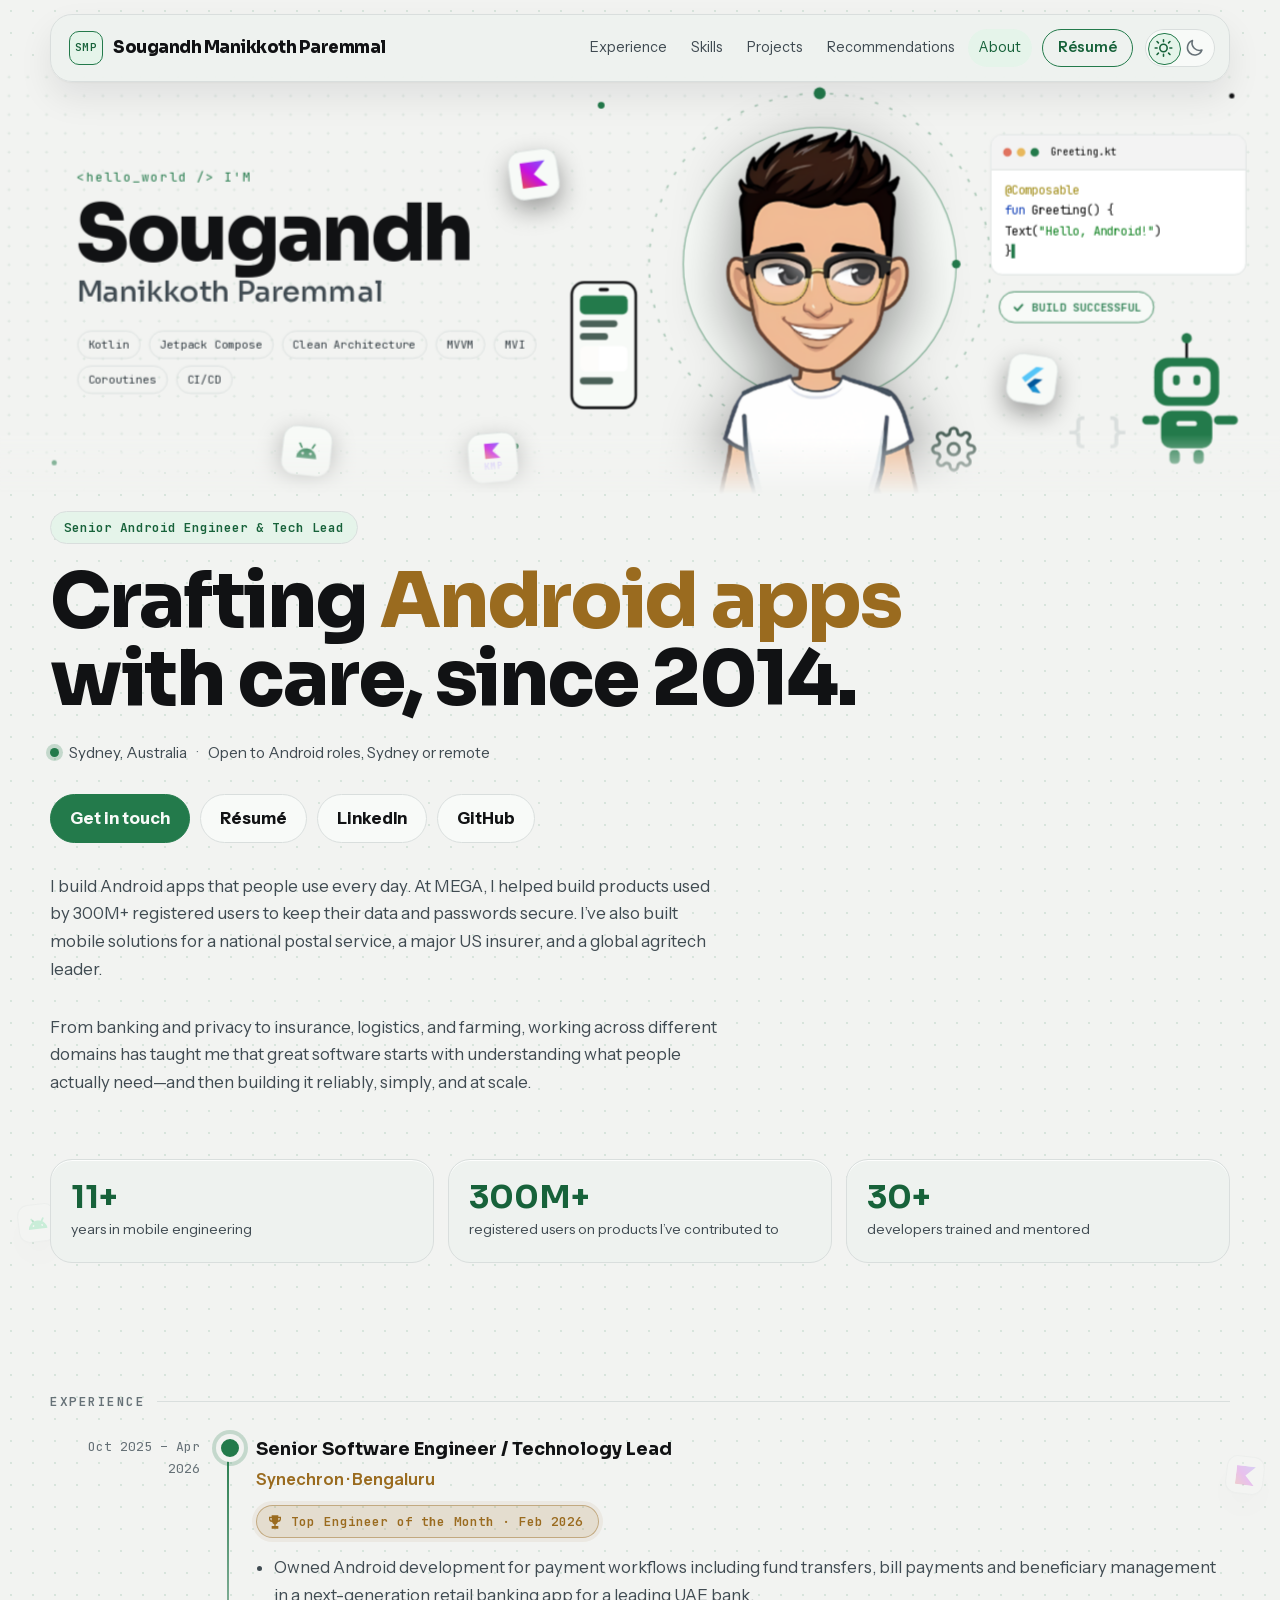
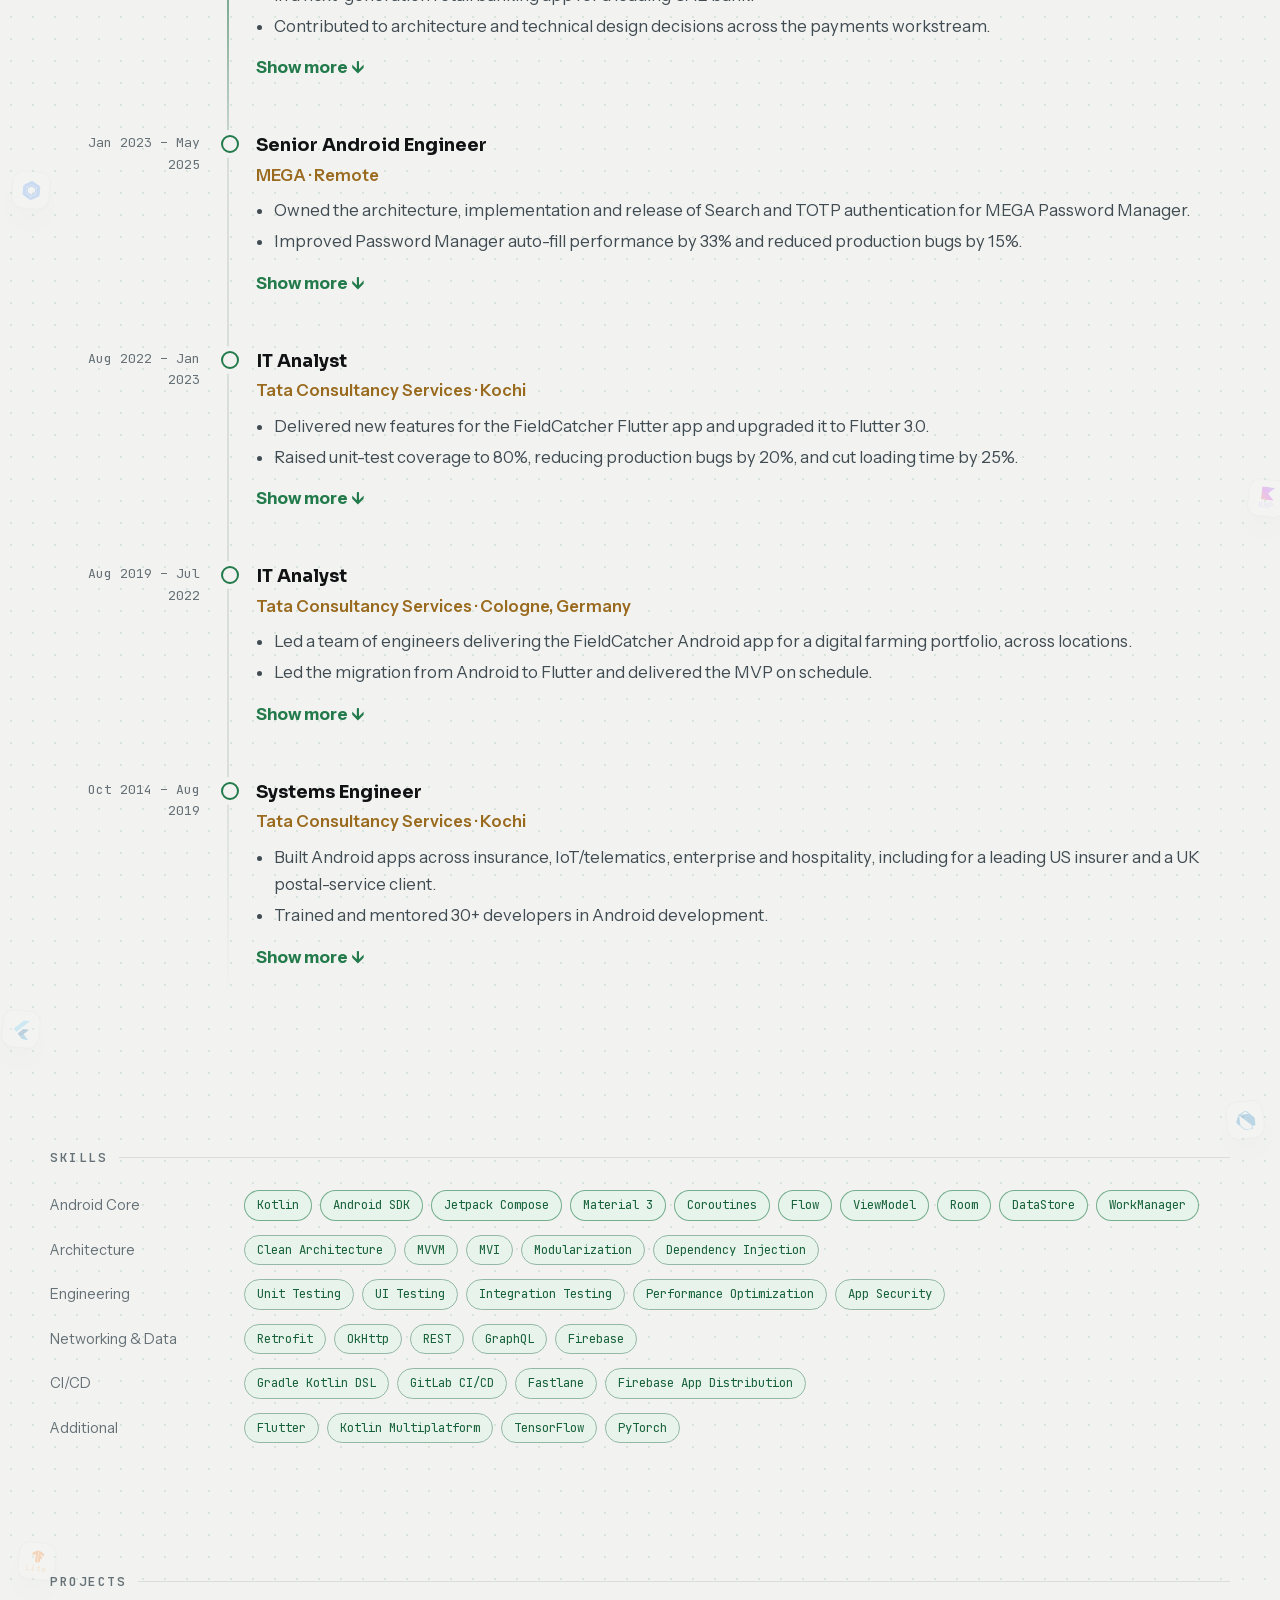
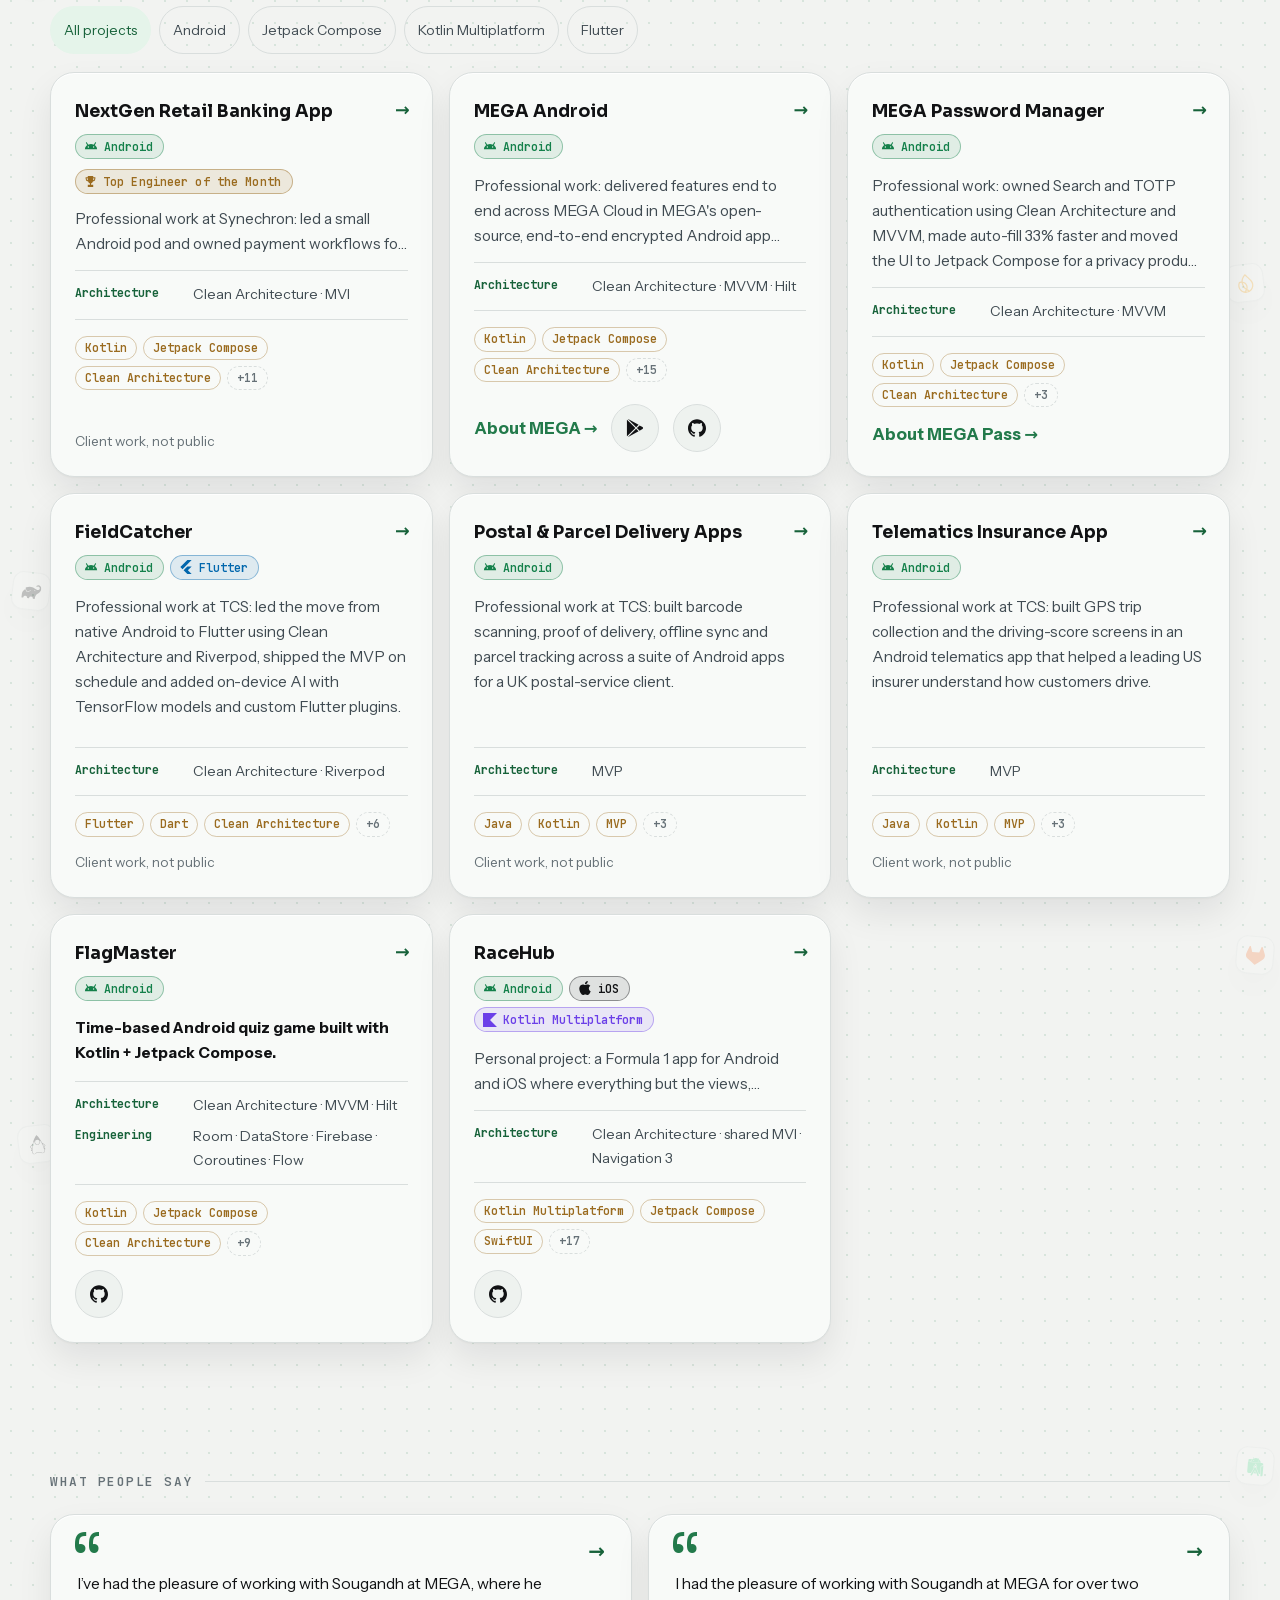
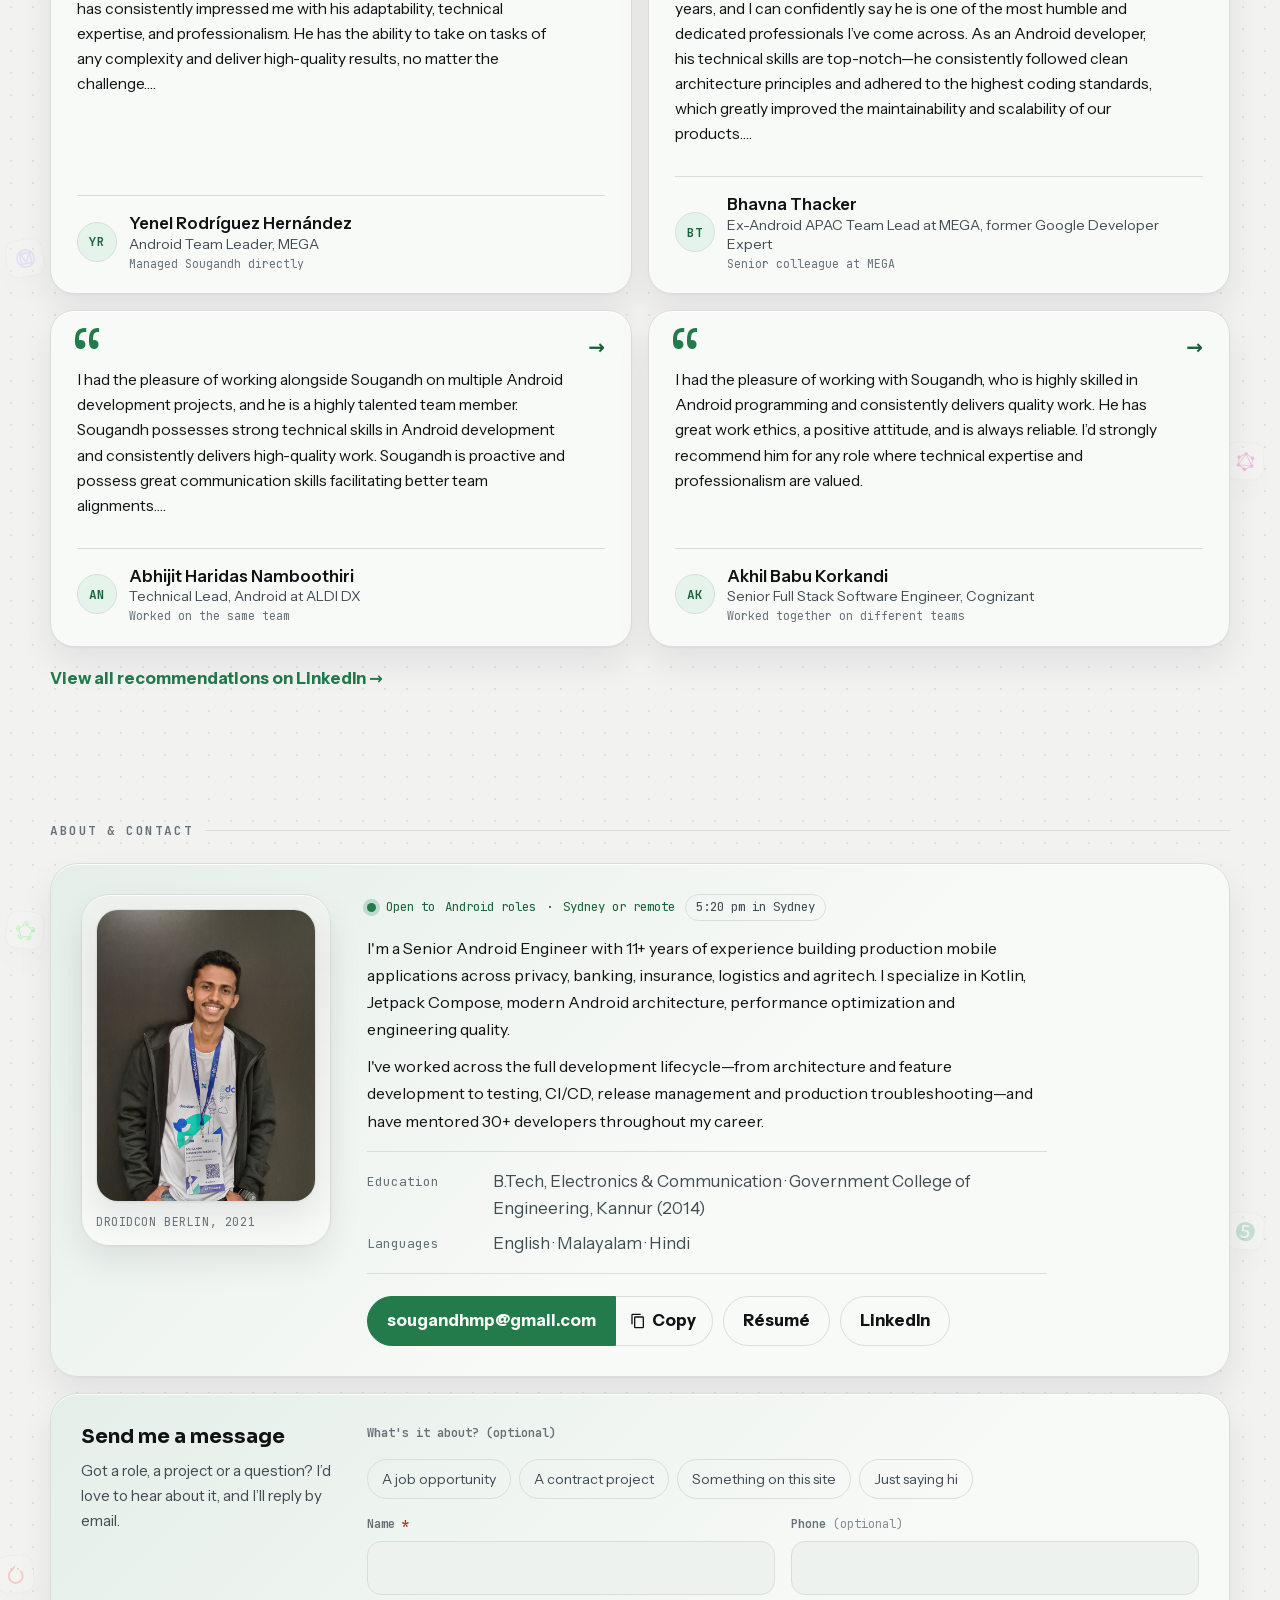
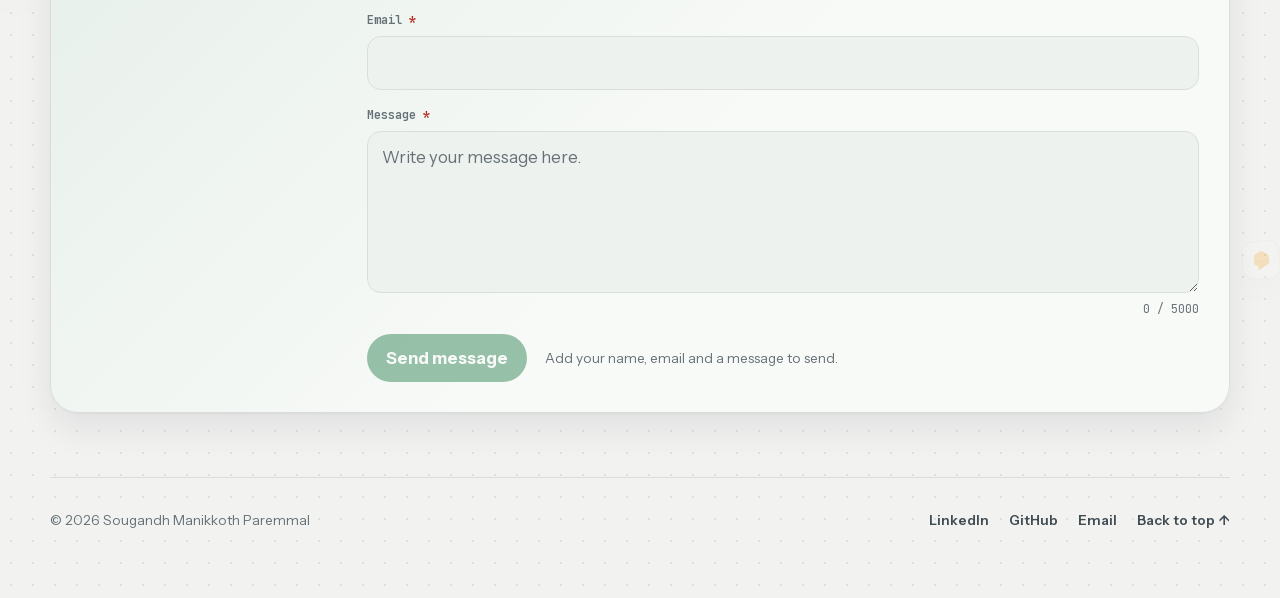
==== commit 58601954: "update icons" ====
--- a/index.html
+++ b/index.html
@@ -213,7 +213,7 @@
           <ul class="stack"><li>Kotlin</li><li>Jetpack Compose</li><li>Clean Architecture</li><li class="more" title="3 more on the project page">+3</li></ul>
           <a href="https://mega.io/pass">About MEGA Pass →</a>
         </div>
-        <div class="card" data-category="flutter">
+        <div class="card" data-category="android flutter">
           <h3><a class="card-link" href="project.html?id=fieldcatcher">FieldCatcher</a></h3>
           <p>Professional work at TCS: led the move from native Android to Flutter using Clean Architecture and Riverpod, shipped the MVP on schedule and added on-device AI with TensorFlow models and custom Flutter plugins.</p>
           <div class="project-card-facts"><div><b>Architecture</b><span>Clean Architecture · Riverpod</span></div></div>
@@ -252,7 +252,7 @@
             <a class="icon-link" href="https://github.com/sougandhmp/FlagMaster" aria-label="FlagMaster on GitHub" title="GitHub"><svg viewBox="0 0 24 24" aria-hidden="true"><path d="M12 .297c-6.63 0-12 5.373-12 12 0 5.303 3.438 9.8 8.205 11.385.6.113.82-.258.82-.577 0-.285-.01-1.04-.015-2.04-3.338.724-4.042-1.61-4.042-1.61C4.422 18.07 3.633 17.7 3.633 17.7c-1.087-.744.084-.729.084-.729 1.205.084 1.838 1.236 1.838 1.236 1.07 1.835 2.809 1.305 3.495.998.108-.776.417-1.305.76-1.605-2.665-.3-5.466-1.332-5.466-5.93 0-1.31.465-2.38 1.235-3.22-.135-.303-.54-1.523.105-3.176 0 0 1.005-.322 3.3 1.23.96-.267 1.98-.399 3-.405 1.02.006 2.04.138 3 .405 2.28-1.552 3.285-1.23 3.285-1.23.645 1.653.24 2.873.12 3.176.765.84 1.23 1.91 1.23 3.22 0 4.61-2.805 5.625-5.475 5.92.42.36.81 1.096.81 2.22 0 1.606-.015 2.896-.015 3.286 0 .315.21.69.825.57C20.565 22.092 24 17.592 24 12.297c0-6.627-5.373-12-12-12"/></svg></a>
           </div>
         </div>
-        <div class="card personal" data-category="android compose kmp">
+        <div class="card personal" data-category="android ios compose kmp">
           <h3><a class="card-link" href="project.html?id=racehub">RaceHub</a></h3>
           <p>Personal project: a Formula 1 app for Android and iOS where everything but the views, including the MVI ViewModels, is shared in Kotlin Multiplatform.</p>
           <div class="project-card-facts"><div><b>Architecture</b><span>Clean Architecture · shared MVI · Navigation 3</span></div></div>
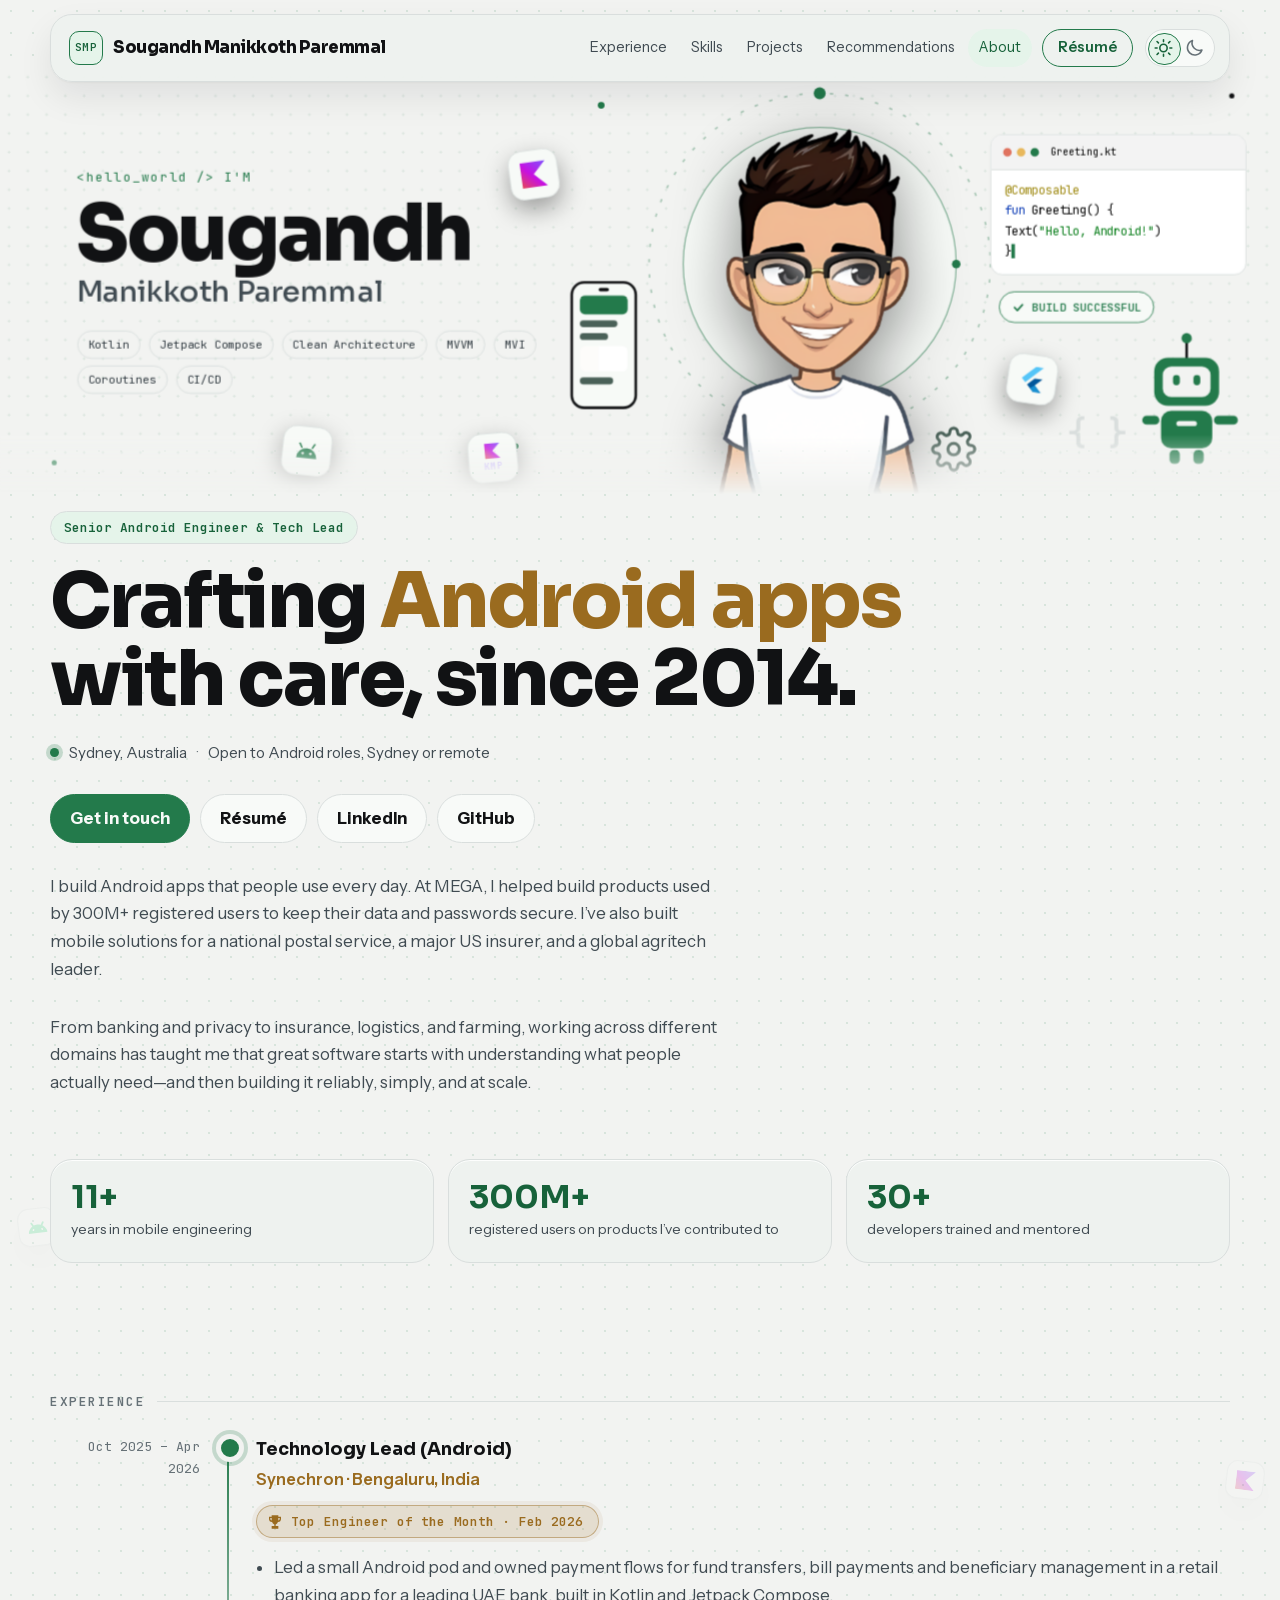
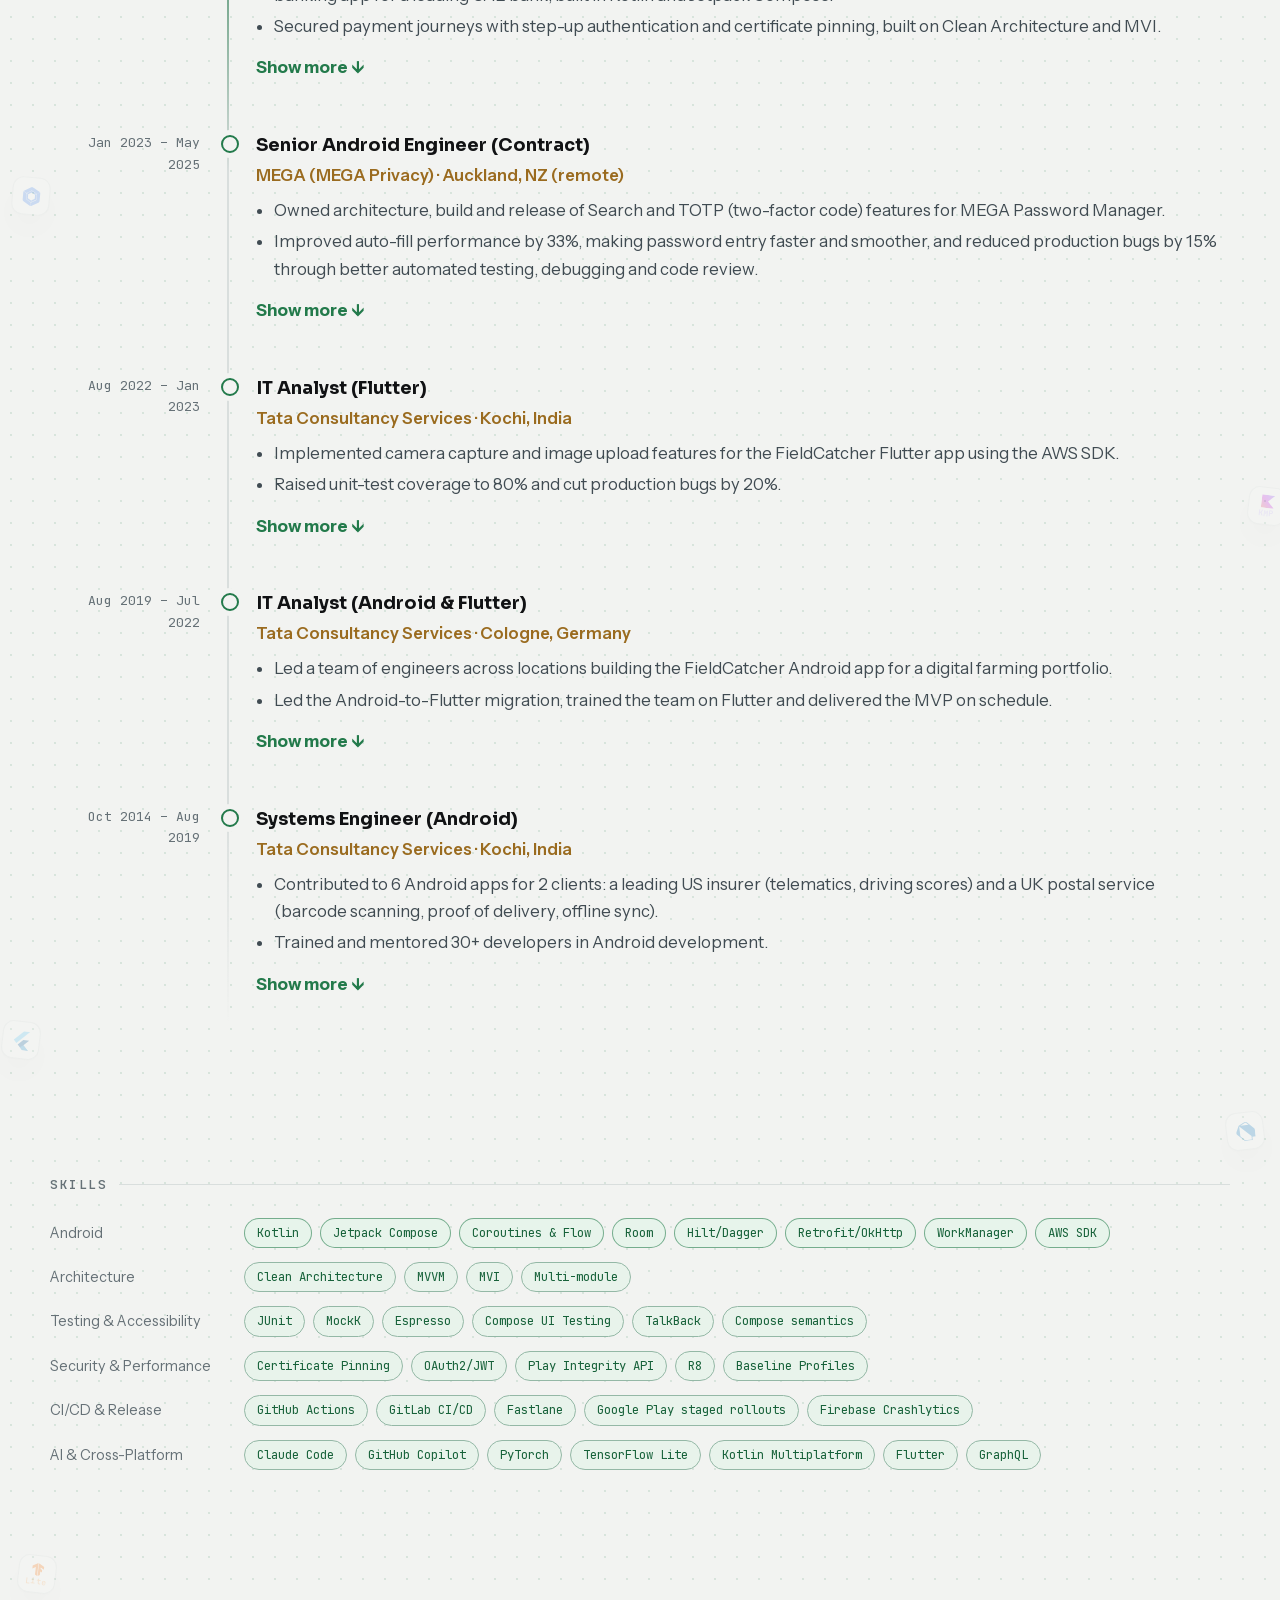
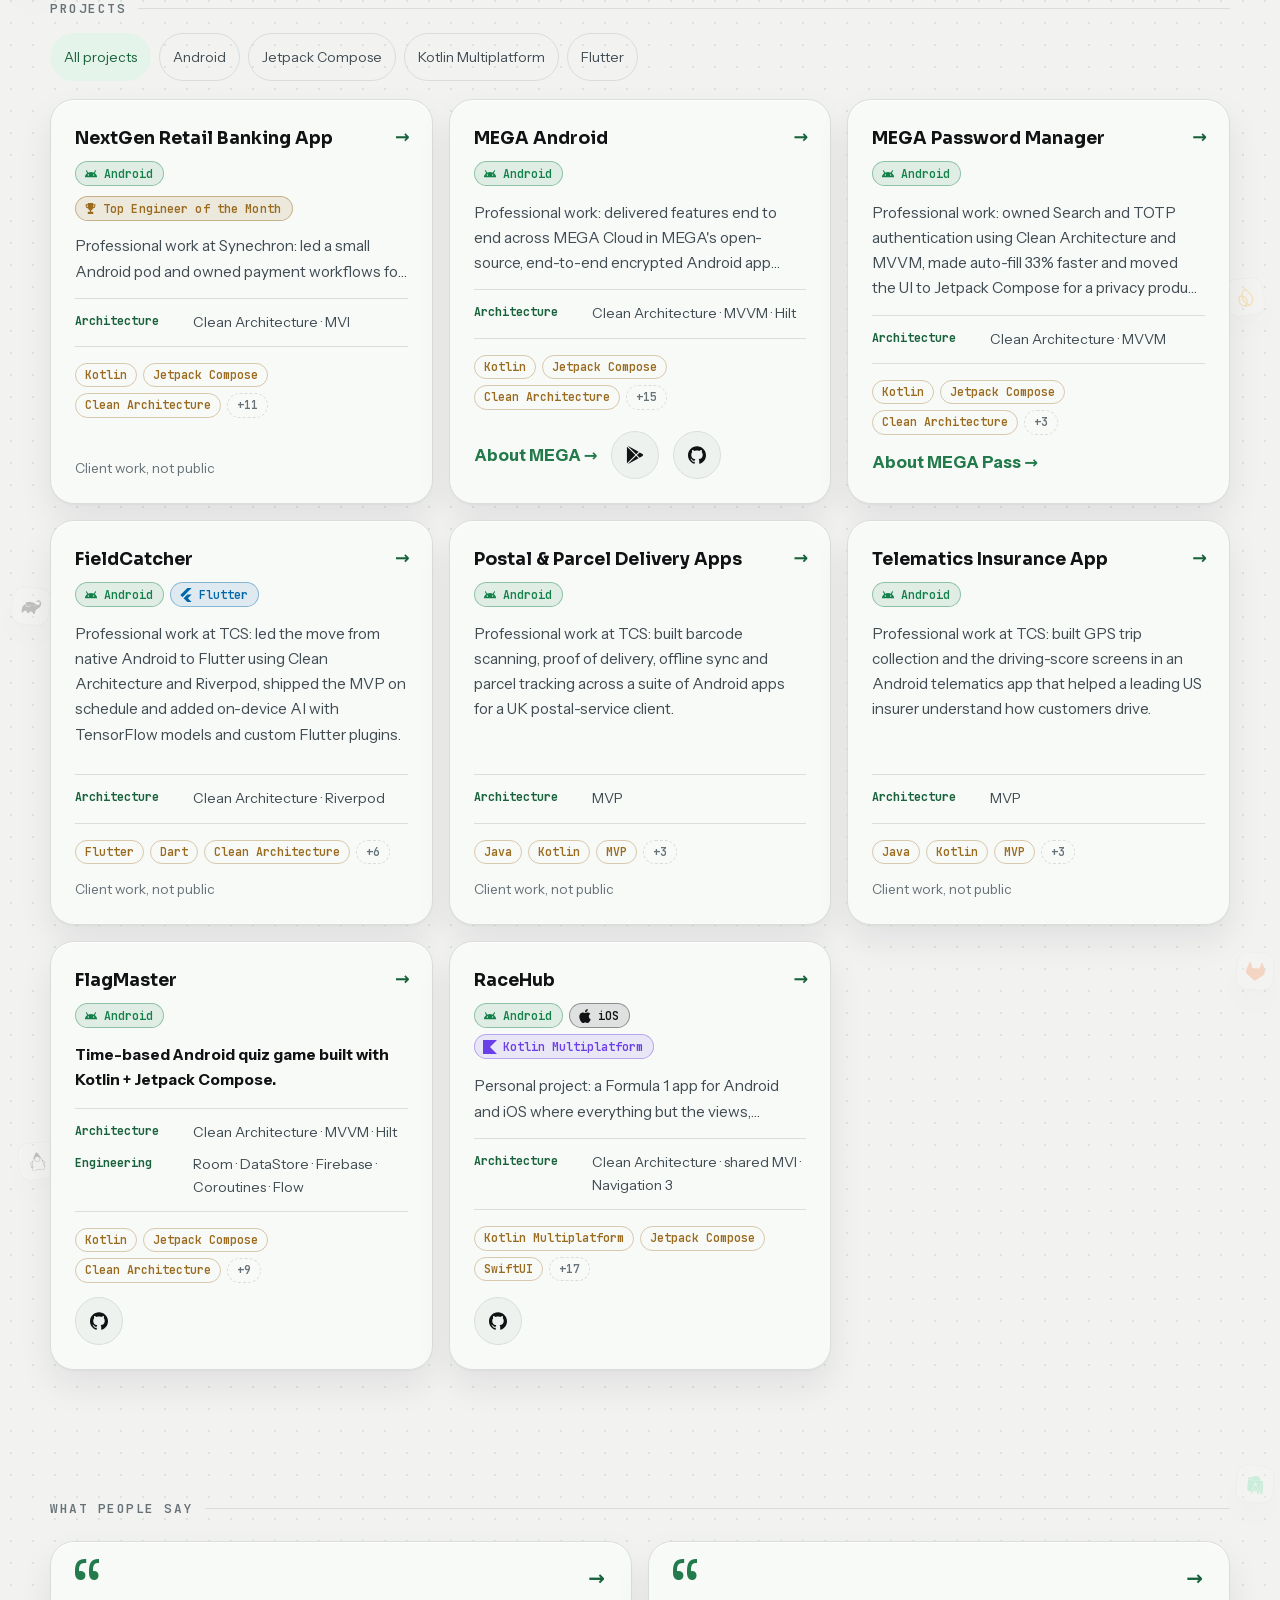
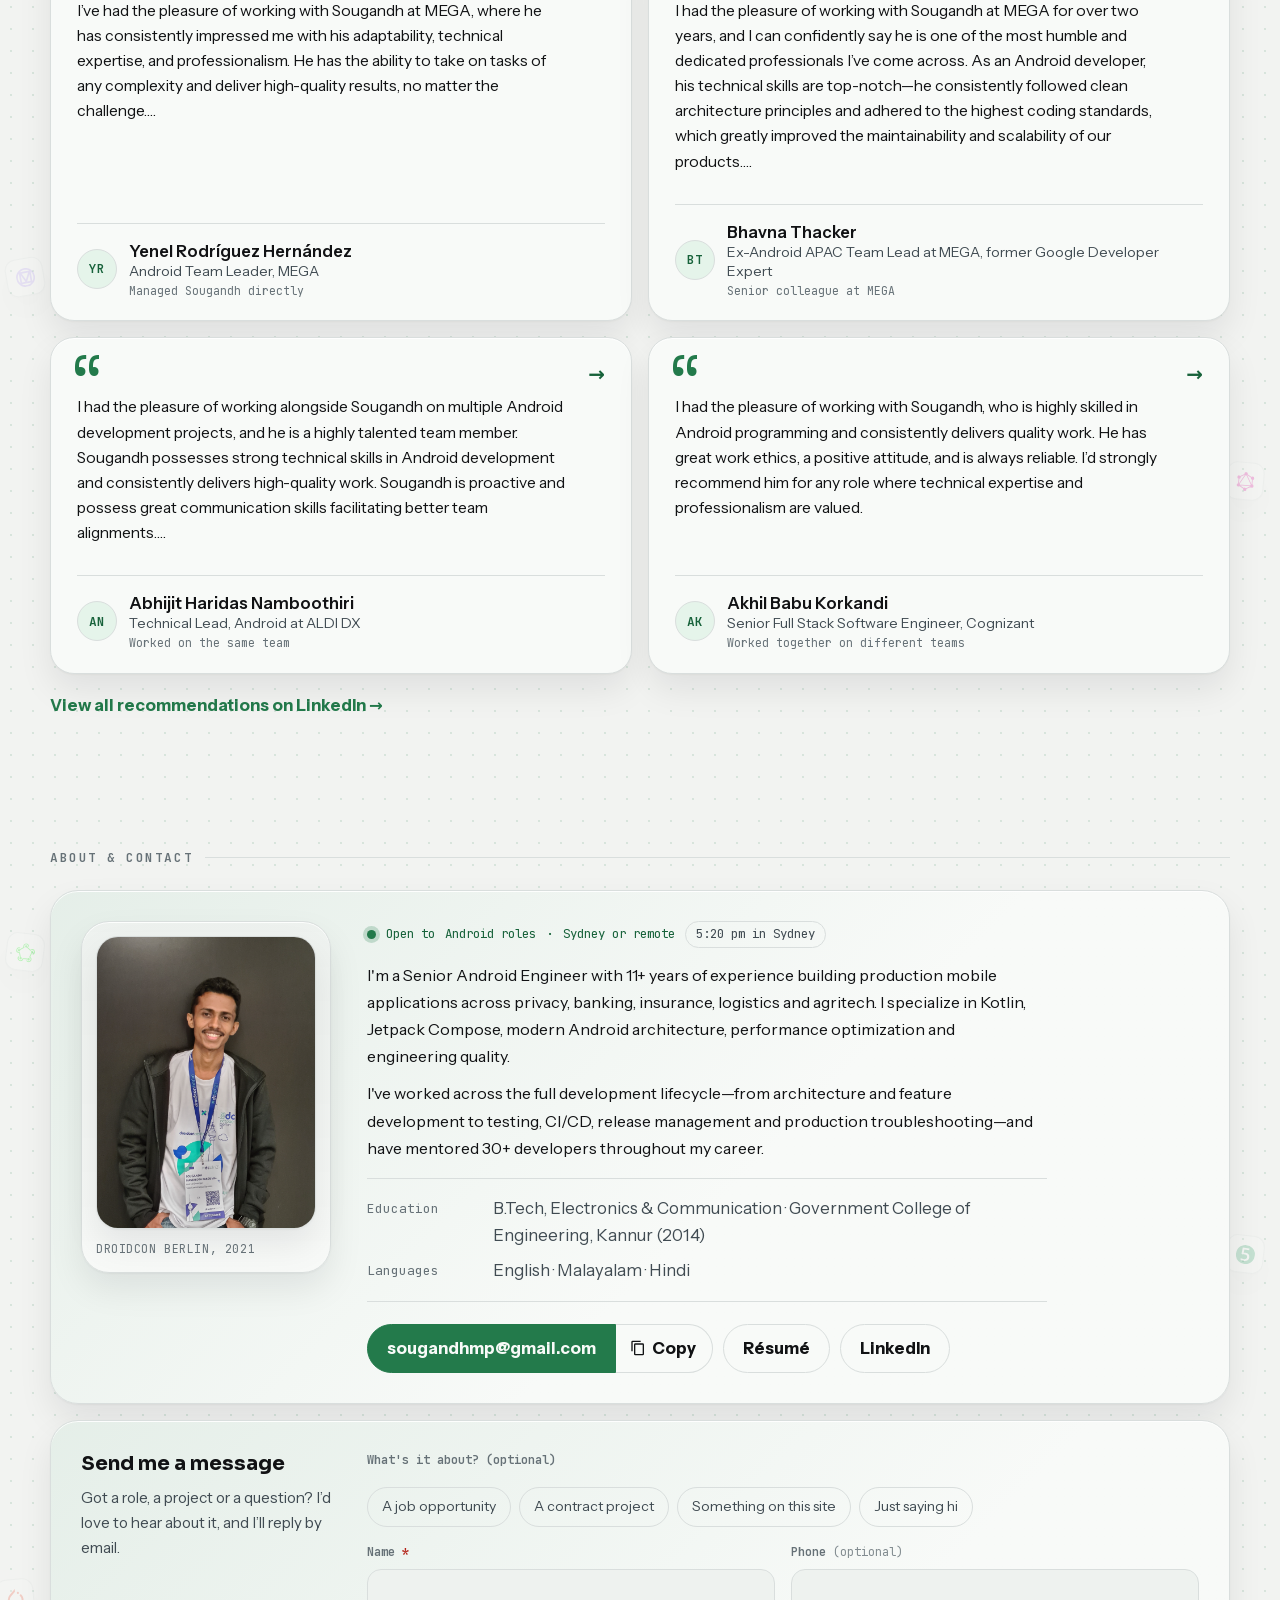
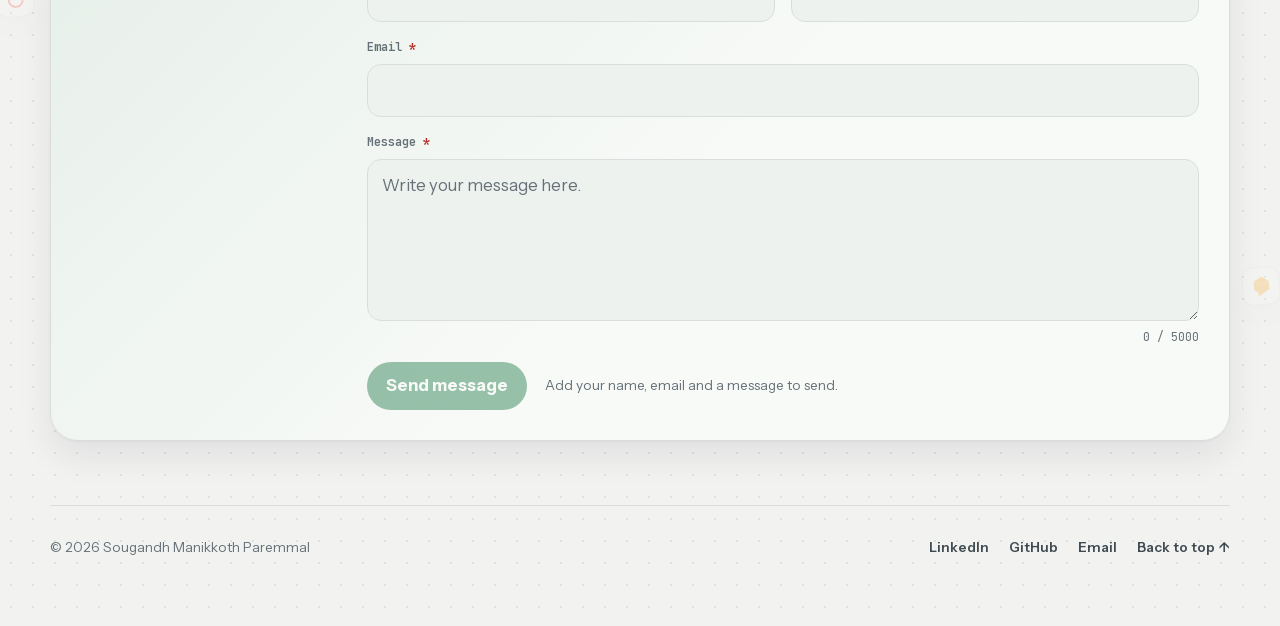
==== commit 4b1af9dd: "update" ====
--- a/index.html
+++ b/index.html
@@ -86,16 +86,15 @@
       <div class="job" role="listitem">
         <div class="when">Oct 2025 – Apr 2026</div>
         <div>
-          <h3>Senior Software Engineer / Technology Lead</h3>
-          <div class="org">Synechron · Bengaluru</div>
+          <h3>Technology Lead (Android)</h3>
+          <div class="org">Synechron · Bengaluru, India</div>
           <span class="award award-lg"><svg viewBox="0 0 24 24" aria-hidden="true"><path fill="currentColor" d="M7 2h10v2h4v3a5 5 0 0 1-4.6 5A6 6 0 0 1 13 15.9V18h4v4H7v-4h4v-2.1A6 6 0 0 1 7.6 12 5 5 0 0 1 3 7V4h4Zm10 4v3.9A3 3 0 0 0 19 7V6ZM5 6v1a3 3 0 0 0 2 2.9V6Z"/></svg>Top Engineer of the Month · Feb 2026</span>
           <ul>
-            <li>Owned Android development for payment workflows including fund transfers, bill payments and beneficiary management in a next-generation retail banking app for a leading UAE bank.</li>
-            <li>Contributed to architecture and technical design decisions across the payments workstream.</li>
-            <li class="more">Drove improvements in automated test coverage and built automation scripts to reduce manual QA effort.</li>
-            <li class="more">Worked across development, defect resolution and release readiness to support production releases.</li>
-            <li class="more">Recognized as Top Engineer of the Month, February 2026, for technical contribution and delivery on the payments platform.</li>
-            <li class="more">Used AI-assisted development tools including GitHub Copilot and Claude Code for implementation, code reviews and test generation.</li>
+            <li>Led a small Android pod and owned payment flows for fund transfers, bill payments and beneficiary management in a retail banking app for a leading UAE bank, built in Kotlin and Jetpack Compose.</li>
+            <li>Secured payment journeys with step-up authentication and certificate pinning, built on Clean Architecture and MVI.</li>
+            <li class="more">Owned technical design, build, defect fixes and release readiness across the payments workstream, including accessible payment screens (TalkBack, Compose semantics, dynamic text).</li>
+            <li class="more">Used Claude Code and GitHub Copilot for implementation, code reviews and test generation, speeding up delivery on the payments module.</li>
+            <li class="more">Raised unit-test coverage across payment flows to 90% and wrote test automation scripts that reduced manual QA effort each release cycle.</li>
           </ul>
           <button class="job-toggle" type="button">Show more ↓</button>
         </div>
@@ -103,13 +102,13 @@
       <div class="job" role="listitem">
         <div class="when">Jan 2023 – May 2025</div>
         <div>
-          <h3>Senior Android Engineer</h3>
-          <div class="org">MEGA · Remote</div>
+          <h3>Senior Android Engineer (Contract)</h3>
+          <div class="org">MEGA (MEGA Privacy) · Auckland, NZ (remote)</div>
           <ul>
-            <li>Owned the architecture, implementation and release of Search and TOTP authentication for MEGA Password Manager.</li>
-            <li>Improved Password Manager auto-fill performance by 33% and reduced production bugs by 15%.</li>
-            <li class="more">Migrated legacy XML-based UI to Jetpack Compose, improving rendering performance.</li>
-            <li class="more">Delivered features end to end across MEGA Cloud and Password Manager, for a privacy product used by 300M+ registered users.</li>
+            <li>Owned architecture, build and release of Search and TOTP (two-factor code) features for MEGA Password Manager.</li>
+            <li>Improved auto-fill performance by 33%, making password entry faster and smoother, and reduced production bugs by 15% through better automated testing, debugging and code review.</li>
+            <li class="more">Migrated legacy XML screens to Jetpack Compose, improving rendering performance and accessibility (TalkBack, semantics, Accessibility Scanner).</li>
+            <li class="more">Managed Google Play releases with staged rollouts and monitored post-release stability with Firebase Crashlytics across MEGA Cloud and Password Manager, for products used by 300M+ registered users.</li>
           </ul>
           <button class="job-toggle" type="button">Show more ↓</button>
         </div>
@@ -117,13 +116,13 @@
       <div class="job" role="listitem">
         <div class="when">Aug 2022 – Jan 2023</div>
         <div>
-          <h3>IT Analyst</h3>
-          <div class="org">Tata Consultancy Services · Kochi</div>
+          <h3>IT Analyst (Flutter)</h3>
+          <div class="org">Tata Consultancy Services · Kochi, India</div>
           <ul>
-            <li>Delivered new features for the FieldCatcher Flutter app and upgraded it to Flutter 3.0.</li>
-            <li>Raised unit-test coverage to 80%, reducing production bugs by 20%, and cut loading time by 25%.</li>
-            <li class="more">Integrated PyTorch AI models into the mobile app.</li>
-            <li class="more">Monitored production behaviour, diagnosed issues and shipped stability fixes.</li>
+            <li>Implemented camera capture and image upload features for the FieldCatcher Flutter app using the AWS SDK.</li>
+            <li>Raised unit-test coverage to 80% and cut production bugs by 20%.</li>
+            <li class="more">Upgraded the app to Flutter 3.0 and cut loading time by 25% through image optimisation.</li>
+            <li class="more">Shipped AI-powered features by integrating PyTorch models into the FieldCatcher Flutter app.</li>
           </ul>
           <button class="job-toggle" type="button">Show more ↓</button>
         </div>
@@ -131,13 +130,14 @@
       <div class="job" role="listitem">
         <div class="when">Aug 2019 – Jul 2022</div>
         <div>
-          <h3>IT Analyst</h3>
+          <h3>IT Analyst (Android &amp; Flutter)</h3>
           <div class="org">Tata Consultancy Services · Cologne, Germany</div>
           <ul>
-            <li>Led a team of engineers delivering the FieldCatcher Android app for a digital farming portfolio, across locations.</li>
-            <li>Led the migration from Android to Flutter and delivered the MVP on schedule.</li>
-            <li class="more">Integrated TensorFlow models and built custom Flutter plugins for on-device AI.</li>
-            <li class="more">Set up GitLab and Fastlane CI/CD pipelines and GraphQL-based data sync.</li>
+            <li>Led a team of engineers across locations building the FieldCatcher Android app for a digital farming portfolio.</li>
+            <li>Led the Android-to-Flutter migration, trained the team on Flutter and delivered the MVP on schedule.</li>
+            <li class="more">Set up GitLab and Fastlane CI/CD pipelines and managed Google Play releases, speeding up delivery and reducing manual deployment.</li>
+            <li class="more">Engineered custom Flutter plugins that run PyTorch and TensorFlow Lite models on-device, delivering AI features without a server call.</li>
+            <li class="more">Automated data sync with GraphQL and strengthened reliability with unit and UI tests.</li>
           </ul>
           <button class="job-toggle" type="button">Show more ↓</button>
         </div>
@@ -145,13 +145,13 @@
       <div class="job" role="listitem">
         <div class="when">Oct 2014 – Aug 2019</div>
         <div>
-          <h3>Systems Engineer</h3>
-          <div class="org">Tata Consultancy Services · Kochi</div>
+          <h3>Systems Engineer (Android)</h3>
+          <div class="org">Tata Consultancy Services · Kochi, India</div>
           <ul>
-            <li>Built Android apps across insurance, IoT/telematics, enterprise and hospitality, including for a leading US insurer and a UK postal-service client.</li>
+            <li>Contributed to 6 Android apps for 2 clients: a leading US insurer (telematics, driving scores) and a UK postal service (barcode scanning, proof of delivery, offline sync).</li>
             <li>Trained and mentored 30+ developers in Android development.</li>
-            <li class="more">Built a Dialogflow chatbot for a hotel-booking solution.</li>
-            <li class="more">Managed build and release automation and set up Microsoft Azure CI/CD pipelines.</li>
+            <li class="more">Set up Microsoft Azure CI/CD pipelines and managed build and release automation.</li>
+            <li class="more">Built an internal hotel booking assistant using Dialogflow.</li>
           </ul>
           <button class="job-toggle" type="button">Show more ↓</button>
         </div>
@@ -162,18 +162,18 @@
     <section id="skills" data-reveal>
       <h2>Skills</h2>
       <div class="skills">
-        <div class="skillrow core"><div class="label">Android Core</div>
-          <ul class="tags"><li>Kotlin</li><li>Android SDK</li><li>Jetpack Compose</li><li>Material 3</li><li>Coroutines</li><li>Flow</li><li>ViewModel</li><li>Room</li><li>DataStore</li><li>WorkManager</li></ul></div>
+        <div class="skillrow core"><div class="label">Android</div>
+          <ul class="tags"><li>Kotlin</li><li>Jetpack Compose</li><li>Coroutines &amp; Flow</li><li>Room</li><li>Hilt/Dagger</li><li>Retrofit/OkHttp</li><li>WorkManager</li><li>AWS SDK</li></ul></div>
         <div class="skillrow"><div class="label">Architecture</div>
-          <ul class="tags"><li>Clean Architecture</li><li>MVVM</li><li>MVI</li><li>Modularization</li><li>Dependency Injection</li></ul></div>
-        <div class="skillrow"><div class="label">Engineering</div>
-          <ul class="tags"><li>Unit Testing</li><li>UI Testing</li><li>Integration Testing</li><li>Performance Optimization</li><li>App Security</li></ul></div>
-        <div class="skillrow"><div class="label">Networking &amp; Data</div>
-          <ul class="tags"><li>Retrofit</li><li>OkHttp</li><li>REST</li><li>GraphQL</li><li>Firebase</li></ul></div>
-        <div class="skillrow"><div class="label">CI/CD</div>
-          <ul class="tags"><li>Gradle Kotlin DSL</li><li>GitLab CI/CD</li><li>Fastlane</li><li>Firebase App Distribution</li></ul></div>
-        <div class="skillrow"><div class="label">Additional</div>
-          <ul class="tags"><li>Flutter</li><li>Kotlin Multiplatform</li><li>TensorFlow</li><li>PyTorch</li></ul></div>
+          <ul class="tags"><li>Clean Architecture</li><li>MVVM</li><li>MVI</li><li>Multi-module</li></ul></div>
+        <div class="skillrow"><div class="label">Testing &amp; Accessibility</div>
+          <ul class="tags"><li>JUnit</li><li>MockK</li><li>Espresso</li><li>Compose UI Testing</li><li>TalkBack</li><li>Compose semantics</li></ul></div>
+        <div class="skillrow"><div class="label">Security &amp; Performance</div>
+          <ul class="tags"><li>Certificate Pinning</li><li>OAuth2/JWT</li><li>Play Integrity API</li><li>R8</li><li>Baseline Profiles</li></ul></div>
+        <div class="skillrow"><div class="label">CI/CD &amp; Release</div>
+          <ul class="tags"><li>GitHub Actions</li><li>GitLab CI/CD</li><li>Fastlane</li><li>Google Play staged rollouts</li><li>Firebase Crashlytics</li></ul></div>
+        <div class="skillrow"><div class="label">AI &amp; Cross-Platform</div>
+          <ul class="tags"><li>Claude Code</li><li>GitHub Copilot</li><li>PyTorch</li><li>TensorFlow Lite</li><li>Kotlin Multiplatform</li><li>Flutter</li><li>GraphQL</li></ul></div>
       </div>
     </section>
 
@@ -380,8 +380,8 @@
       </div>
       <iframe class="resume-pdf" title="Sougandh Manikkoth Paremmal résumé (PDF)" data-src="assets/resume/sougandh-manikkoth-paremmal-resume.pdf#view=FitH&navpanes=0"></iframe>
       <div class="resume-pages">
-        <img src="assets/resume/resume-page-1.png" alt="Résumé page 1" width="1224" height="1584" loading="lazy">
-        <img src="assets/resume/resume-page-2.png" alt="Résumé page 2" width="1224" height="1584" loading="lazy">
+        <img src="assets/resume/resume-page-1.png" alt="Résumé page 1" width="1223" height="1731" loading="lazy">
+        <img src="assets/resume/resume-page-2.png" alt="Résumé page 2" width="1223" height="1731" loading="lazy">
       </div>
     </dialog>
 
@@ -397,7 +397,7 @@
   </main>
   <script src="js/site-config.js"></script>
   <script src="js/floaters.js"></script>
-  <script src="js/platforms.js"></script>
+  <script src="js/platforms.js?v=2"></script>
   <script src="js/main.js"></script>
   <script src="js/contact.js"></script>
   <script src="js/name-morph.js"></script>
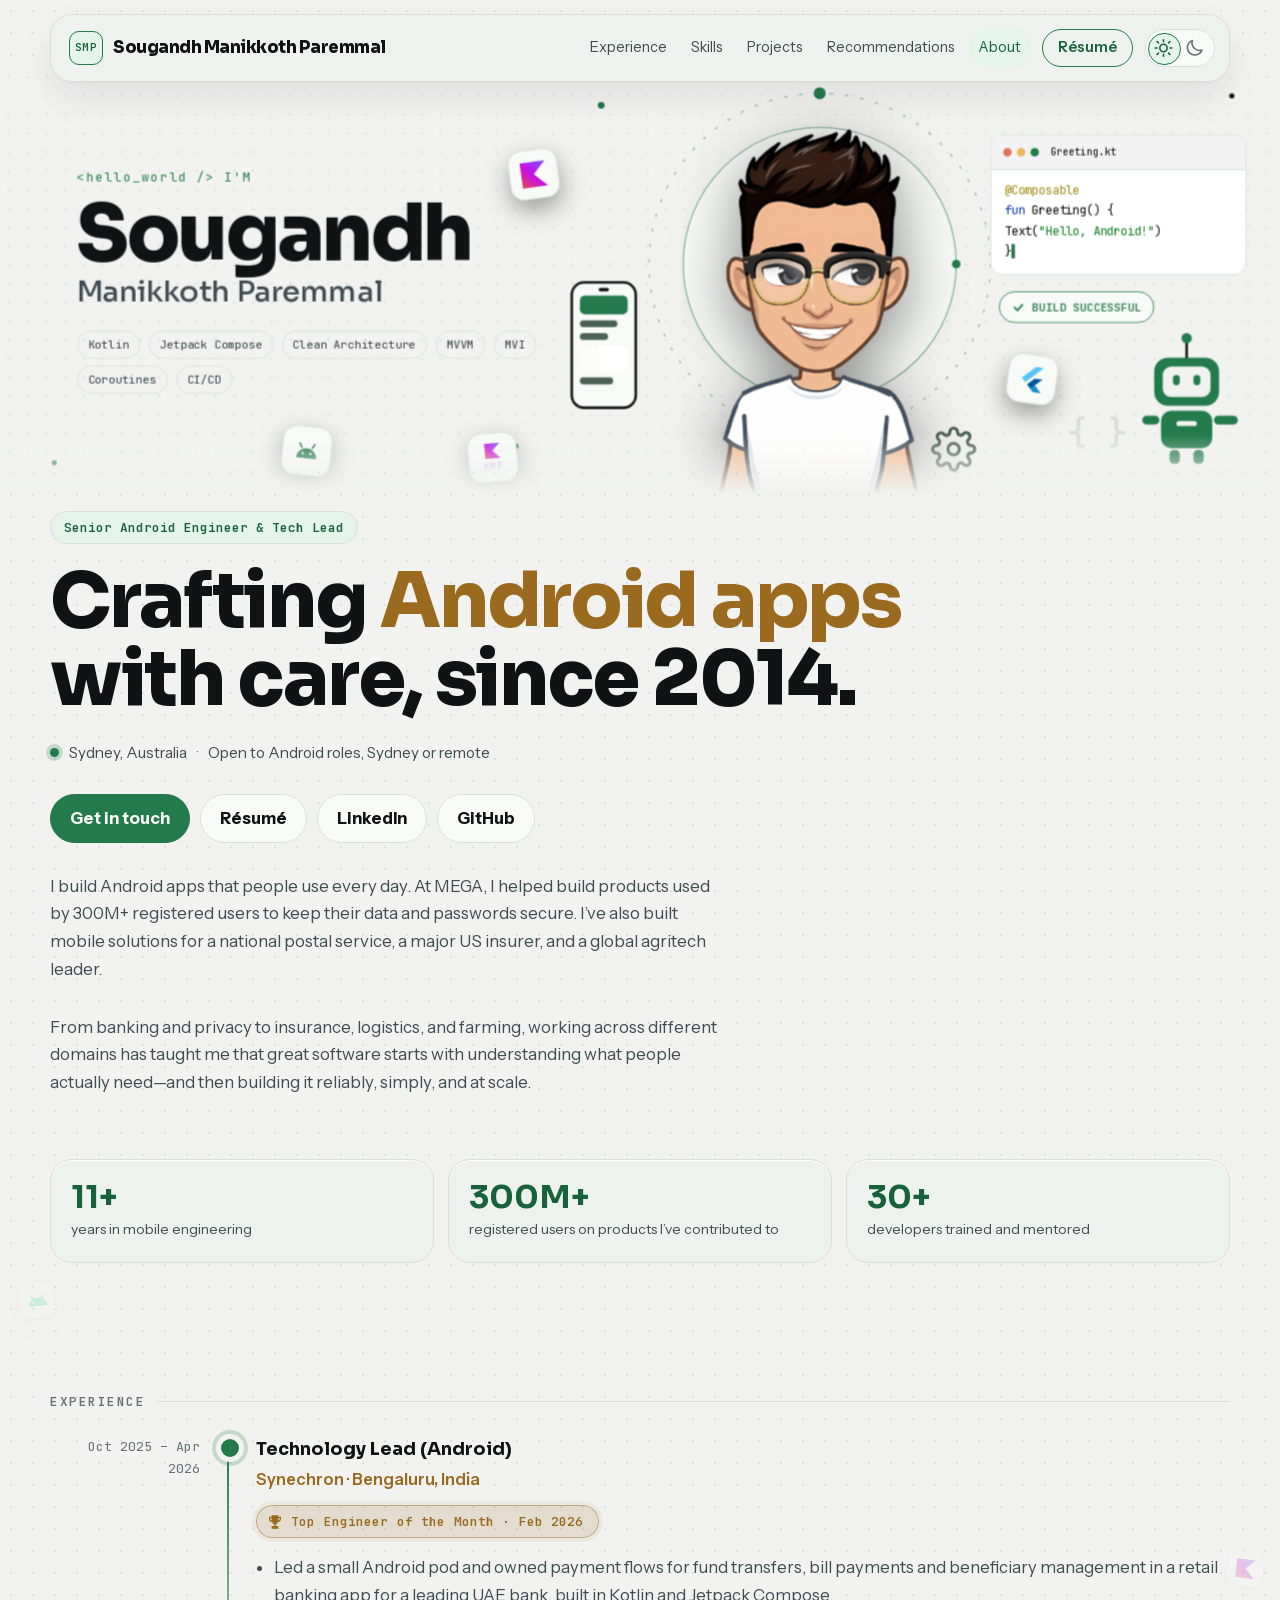
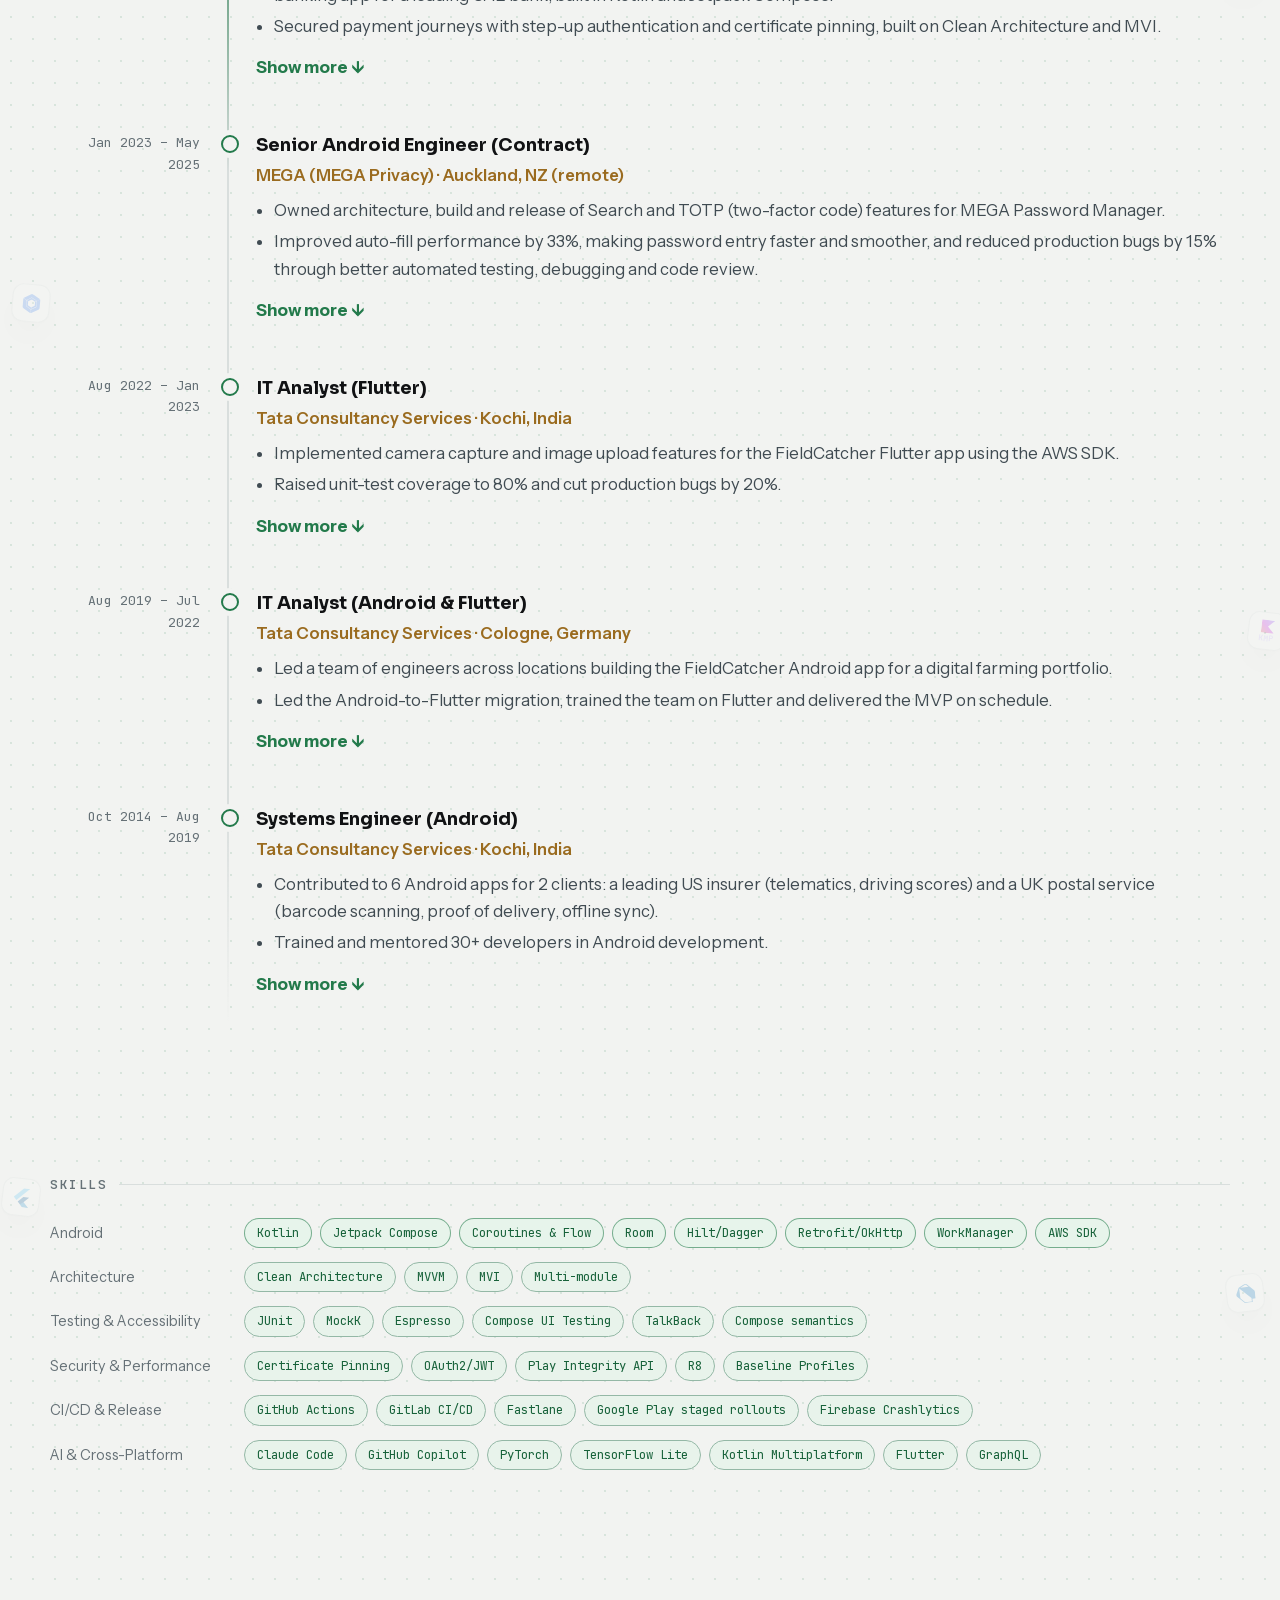
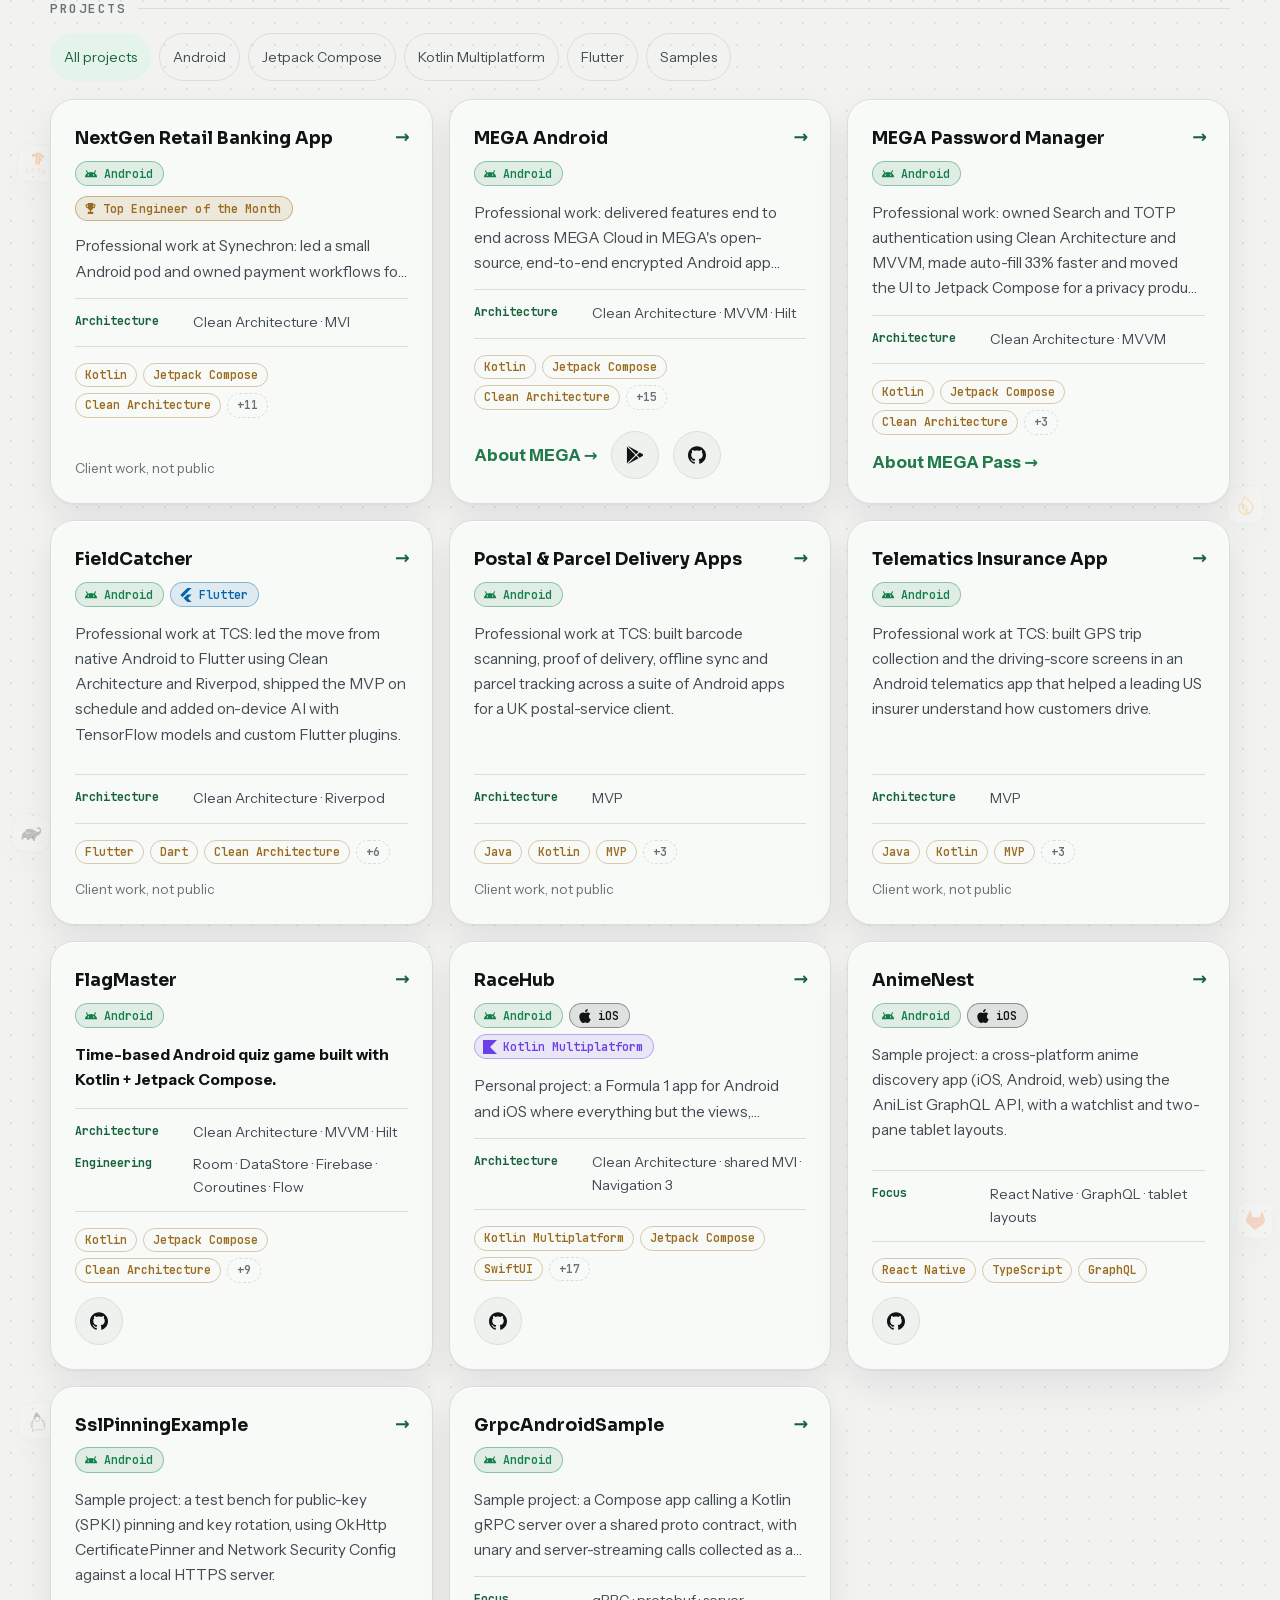
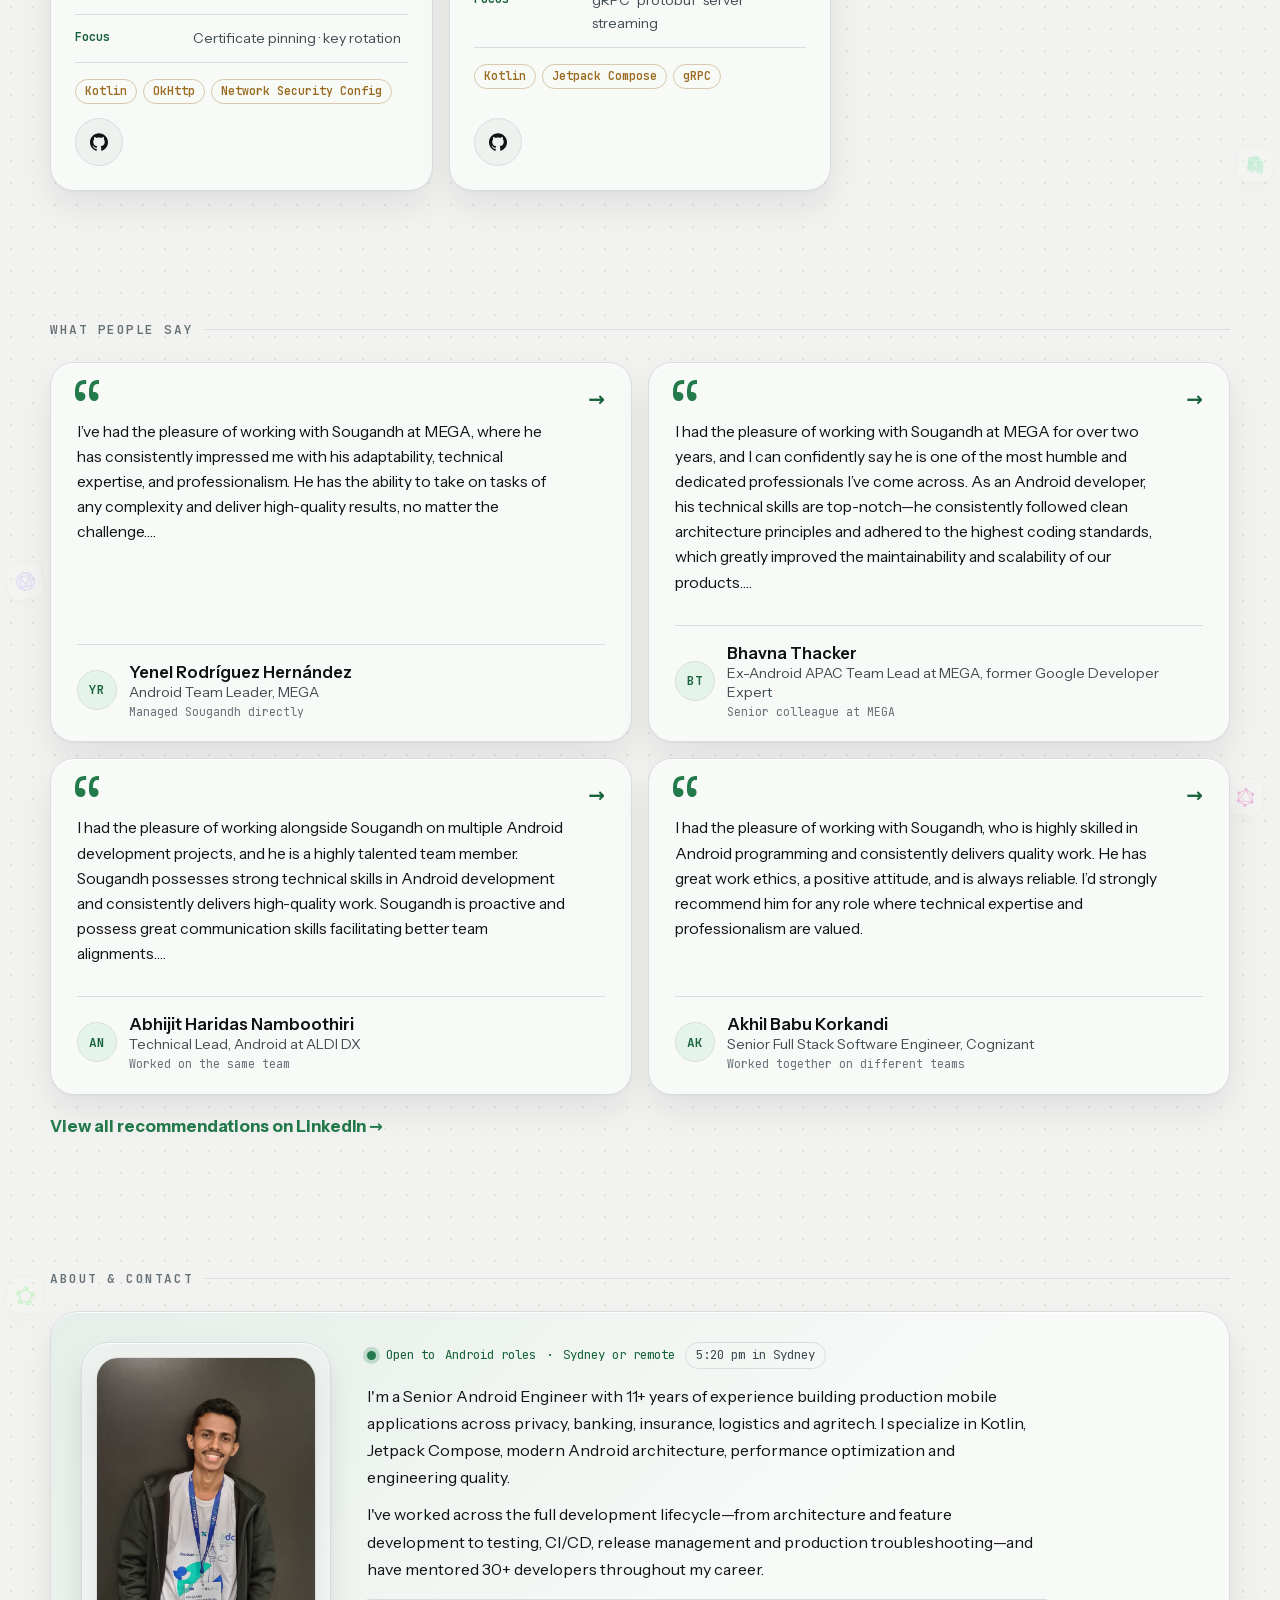
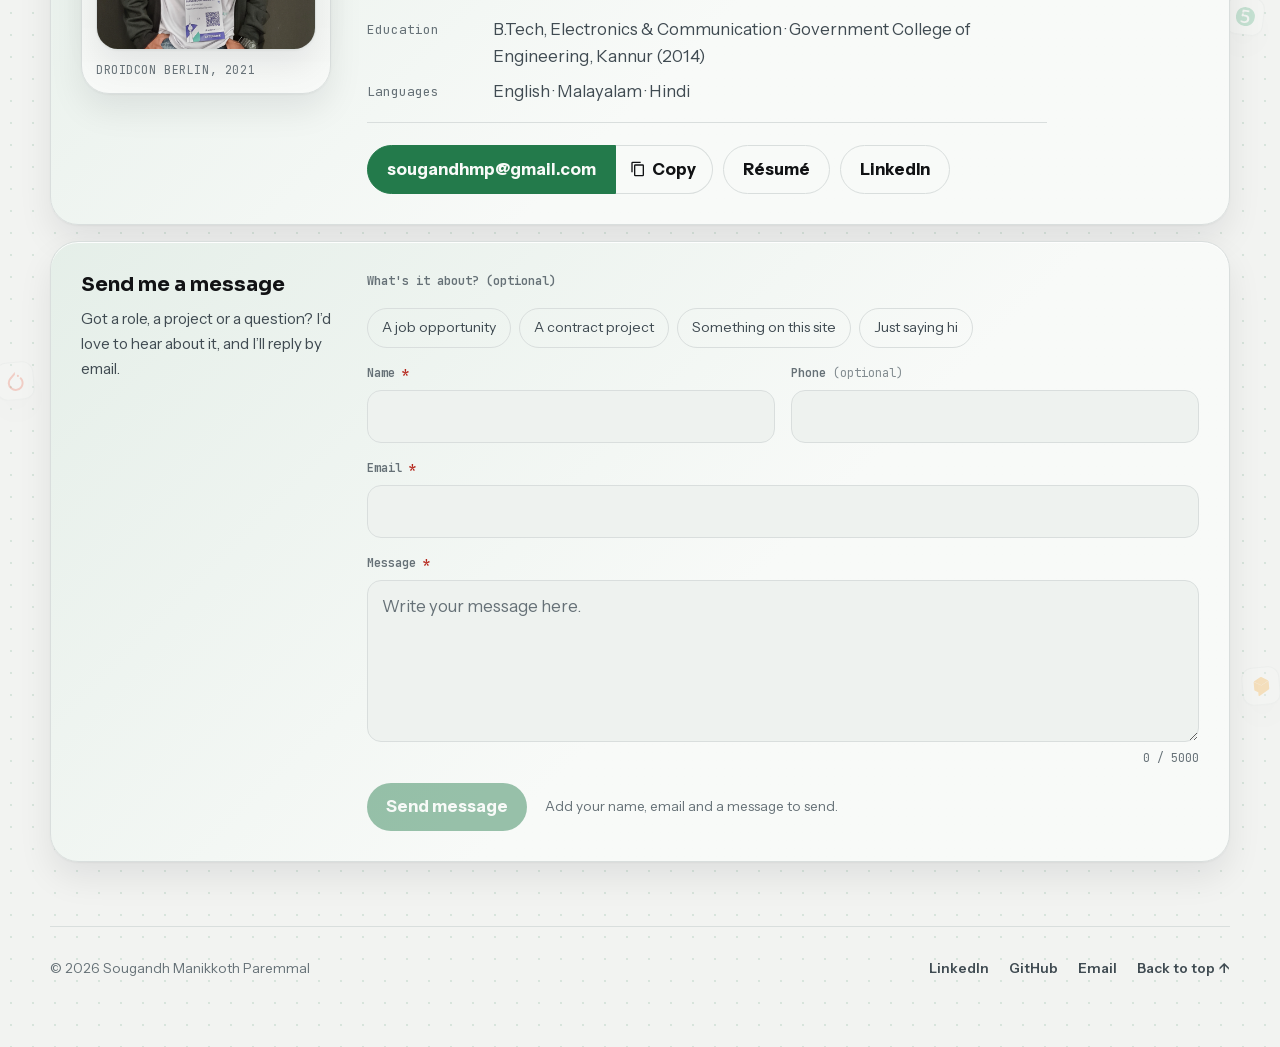
==== commit 38e69299: "Add AnimeNest, SSL pinning and gRPC sample projects with detail pages Co-Authored-By: Claude <norepl" ====
--- a/index.html
+++ b/index.html
@@ -185,6 +185,7 @@
         <button class="filter" type="button" data-filter="compose" aria-pressed="false">Jetpack Compose</button>
         <button class="filter" type="button" data-filter="kmp" aria-pressed="false">Kotlin Multiplatform</button>
         <button class="filter" type="button" data-filter="flutter" aria-pressed="false">Flutter</button>
+        <button class="filter" type="button" data-filter="samples" aria-pressed="false">Samples</button>
       </div>
       <div class="grid">
         <div class="card" data-category="android compose">
@@ -259,6 +260,33 @@
           <ul class="stack"><li>Kotlin Multiplatform</li><li>Jetpack Compose</li><li>SwiftUI</li><li class="more" title="17 more on the project page">+17</li></ul>
           <div class="links">
             <a class="icon-link" href="https://github.com/sougandhmp/RaceHub" aria-label="RaceHub on GitHub" title="GitHub"><svg viewBox="0 0 24 24" aria-hidden="true"><path d="M12 .297c-6.63 0-12 5.373-12 12 0 5.303 3.438 9.8 8.205 11.385.6.113.82-.258.82-.577 0-.285-.01-1.04-.015-2.04-3.338.724-4.042-1.61-4.042-1.61C4.422 18.07 3.633 17.7 3.633 17.7c-1.087-.744.084-.729.084-.729 1.205.084 1.838 1.236 1.838 1.236 1.07 1.835 2.809 1.305 3.495.998.108-.776.417-1.305.76-1.605-2.665-.3-5.466-1.332-5.466-5.93 0-1.31.465-2.38 1.235-3.22-.135-.303-.54-1.523.105-3.176 0 0 1.005-.322 3.3 1.23.96-.267 1.98-.399 3-.405 1.02.006 2.04.138 3 .405 2.28-1.552 3.285-1.23 3.285-1.23.645 1.653.24 2.873.12 3.176.765.84 1.23 1.91 1.23 3.22 0 4.61-2.805 5.625-5.475 5.92.42.36.81 1.096.81 2.22 0 1.606-.015 2.896-.015 3.286 0 .315.21.69.825.57C20.565 22.092 24 17.592 24 12.297c0-6.627-5.373-12-12-12"/></svg></a>
+          </div>
+        </div>
+        <div class="card personal" data-category="samples android ios">
+          <h3><a class="card-link" href="project.html?id=animenest">AnimeNest</a></h3>
+          <p>Sample project: a cross-platform anime discovery app (iOS, Android, web) using the AniList GraphQL API, with a watchlist and two-pane tablet layouts.</p>
+          <div class="project-card-facts"><div><b>Focus</b><span>React Native · GraphQL · tablet layouts</span></div></div>
+          <ul class="stack"><li>React Native</li><li>TypeScript</li><li>GraphQL</li></ul>
+          <div class="links">
+            <a class="icon-link" href="https://github.com/sougandhmp/AnimeNest" aria-label="AnimeNest on GitHub" title="GitHub"><svg viewBox="0 0 24 24" aria-hidden="true"><path d="M12 .297c-6.63 0-12 5.373-12 12 0 5.303 3.438 9.8 8.205 11.385.6.113.82-.258.82-.577 0-.285-.01-1.04-.015-2.04-3.338.724-4.042-1.61-4.042-1.61C4.422 18.07 3.633 17.7 3.633 17.7c-1.087-.744.084-.729.084-.729 1.205.084 1.838 1.236 1.838 1.236 1.07 1.835 2.809 1.305 3.495.998.108-.776.417-1.305.76-1.605-2.665-.3-5.466-1.332-5.466-5.93 0-1.31.465-2.38 1.235-3.22-.135-.303-.54-1.523.105-3.176 0 0 1.005-.322 3.3 1.23.96-.267 1.98-.399 3-.405 1.02.006 2.04.138 3 .405 2.28-1.552 3.285-1.23 3.285-1.23.645 1.653.24 2.873.12 3.176.765.84 1.23 1.91 1.23 3.22 0 4.61-2.805 5.625-5.475 5.92.42.36.81 1.096.81 2.22 0 1.606-.015 2.896-.015 3.286 0 .315.21.69.825.57C20.565 22.092 24 17.592 24 12.297c0-6.627-5.373-12-12-12"/></svg></a>
+          </div>
+        </div>
+        <div class="card personal" data-category="samples android">
+          <h3><a class="card-link" href="project.html?id=ssl-pinning">SslPinningExample</a></h3>
+          <p>Sample project: a test bench for public-key (SPKI) pinning and key rotation, using OkHttp CertificatePinner and Network Security Config against a local HTTPS server.</p>
+          <div class="project-card-facts"><div><b>Focus</b><span>Certificate pinning · key rotation</span></div></div>
+          <ul class="stack"><li>Kotlin</li><li>OkHttp</li><li>Network Security Config</li></ul>
+          <div class="links">
+            <a class="icon-link" href="https://github.com/sougandhmp/SslPinningExample" aria-label="SslPinningExample on GitHub" title="GitHub"><svg viewBox="0 0 24 24" aria-hidden="true"><path d="M12 .297c-6.63 0-12 5.373-12 12 0 5.303 3.438 9.8 8.205 11.385.6.113.82-.258.82-.577 0-.285-.01-1.04-.015-2.04-3.338.724-4.042-1.61-4.042-1.61C4.422 18.07 3.633 17.7 3.633 17.7c-1.087-.744.084-.729.084-.729 1.205.084 1.838 1.236 1.838 1.236 1.07 1.835 2.809 1.305 3.495.998.108-.776.417-1.305.76-1.605-2.665-.3-5.466-1.332-5.466-5.93 0-1.31.465-2.38 1.235-3.22-.135-.303-.54-1.523.105-3.176 0 0 1.005-.322 3.3 1.23.96-.267 1.98-.399 3-.405 1.02.006 2.04.138 3 .405 2.28-1.552 3.285-1.23 3.285-1.23.645 1.653.24 2.873.12 3.176.765.84 1.23 1.91 1.23 3.22 0 4.61-2.805 5.625-5.475 5.92.42.36.81 1.096.81 2.22 0 1.606-.015 2.896-.015 3.286 0 .315.21.69.825.57C20.565 22.092 24 17.592 24 12.297c0-6.627-5.373-12-12-12"/></svg></a>
+          </div>
+        </div>
+        <div class="card personal" data-category="samples android compose">
+          <h3><a class="card-link" href="project.html?id=grpc-android">GrpcAndroidSample</a></h3>
+          <p>Sample project: a Compose app calling a Kotlin gRPC server over a shared proto contract, with unary and server-streaming calls collected as a Flow.</p>
+          <div class="project-card-facts"><div><b>Focus</b><span>gRPC · protobuf · server streaming</span></div></div>
+          <ul class="stack"><li>Kotlin</li><li>Jetpack Compose</li><li>gRPC</li></ul>
+          <div class="links">
+            <a class="icon-link" href="https://github.com/sougandhmp/GrpcAndroidSample" aria-label="GrpcAndroidSample on GitHub" title="GitHub"><svg viewBox="0 0 24 24" aria-hidden="true"><path d="M12 .297c-6.63 0-12 5.373-12 12 0 5.303 3.438 9.8 8.205 11.385.6.113.82-.258.82-.577 0-.285-.01-1.04-.015-2.04-3.338.724-4.042-1.61-4.042-1.61C4.422 18.07 3.633 17.7 3.633 17.7c-1.087-.744.084-.729.084-.729 1.205.084 1.838 1.236 1.838 1.236 1.07 1.835 2.809 1.305 3.495.998.108-.776.417-1.305.76-1.605-2.665-.3-5.466-1.332-5.466-5.93 0-1.31.465-2.38 1.235-3.22-.135-.303-.54-1.523.105-3.176 0 0 1.005-.322 3.3 1.23.96-.267 1.98-.399 3-.405 1.02.006 2.04.138 3 .405 2.28-1.552 3.285-1.23 3.285-1.23.645 1.653.24 2.873.12 3.176.765.84 1.23 1.91 1.23 3.22 0 4.61-2.805 5.625-5.475 5.92.42.36.81 1.096.81 2.22 0 1.606-.015 2.896-.015 3.286 0 .315.21.69.825.57C20.565 22.092 24 17.592 24 12.297c0-6.627-5.373-12-12-12"/></svg></a>
           </div>
         </div>
       </div>
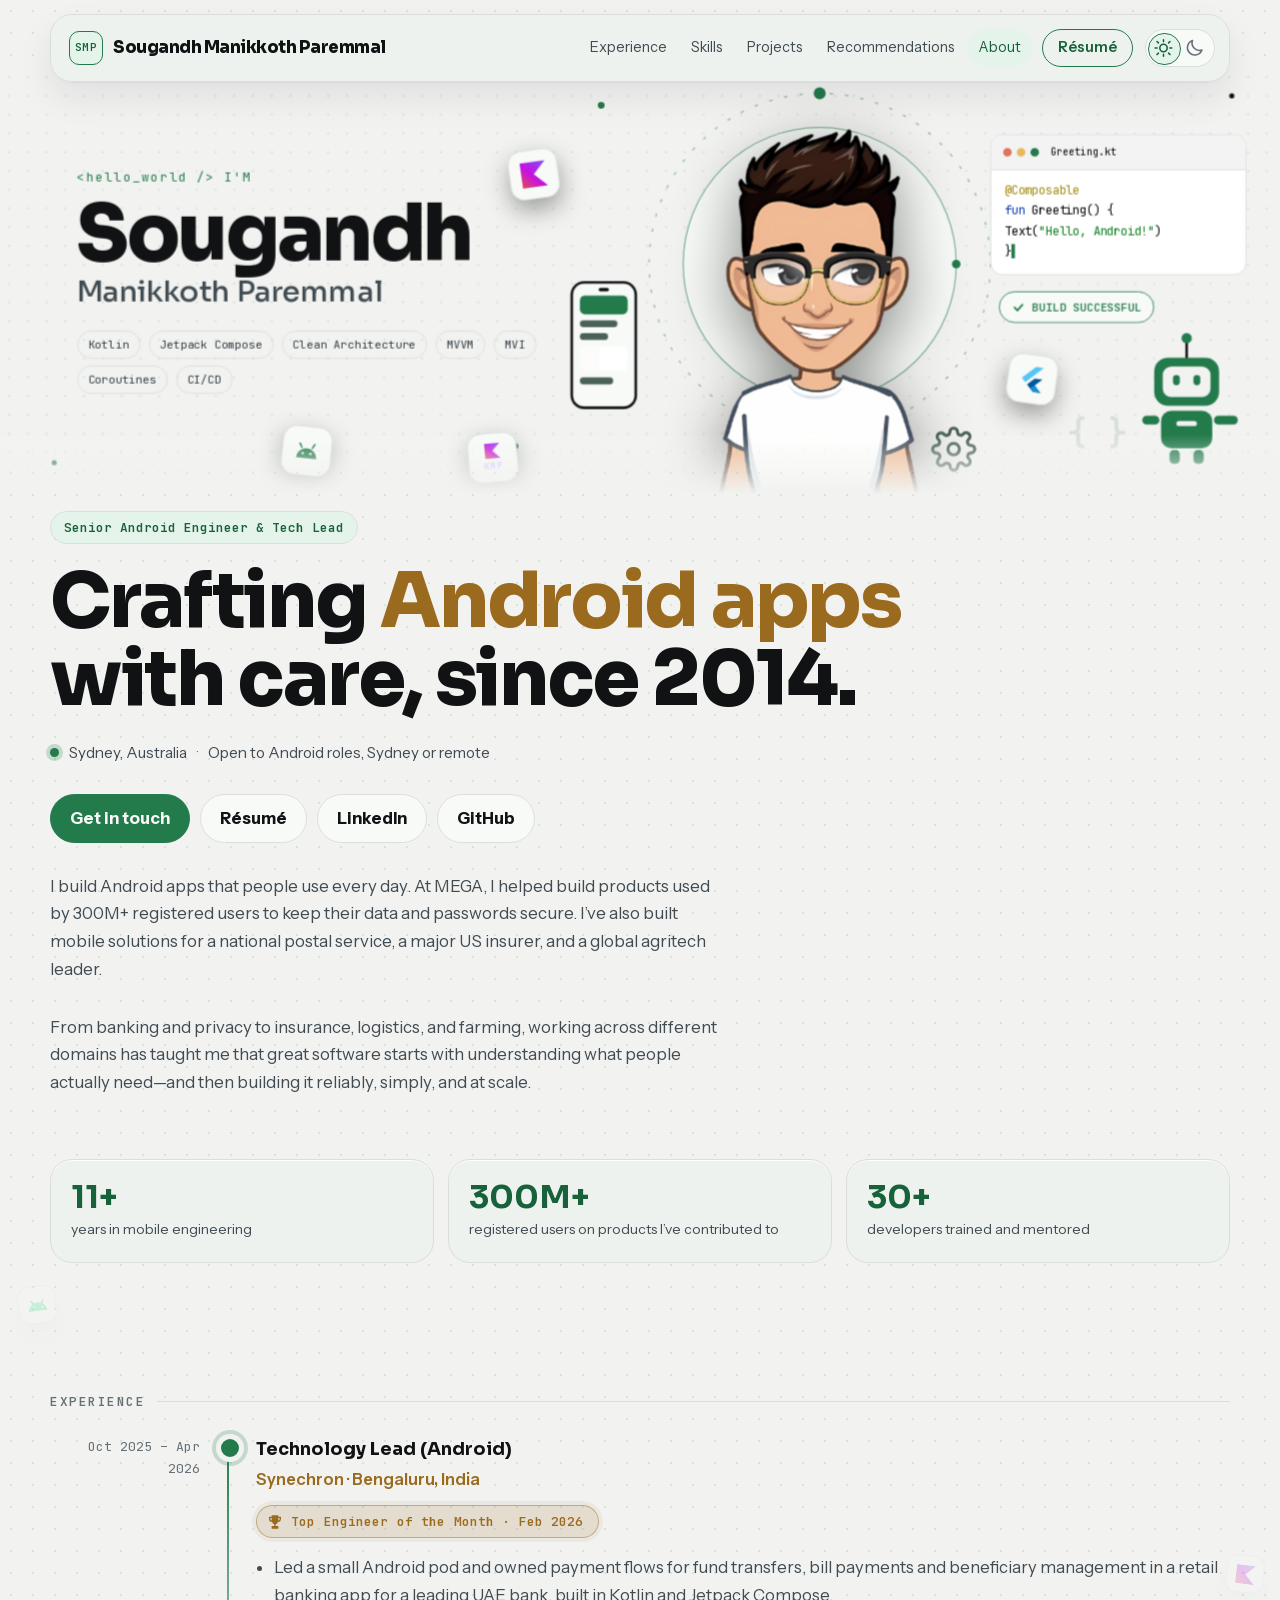
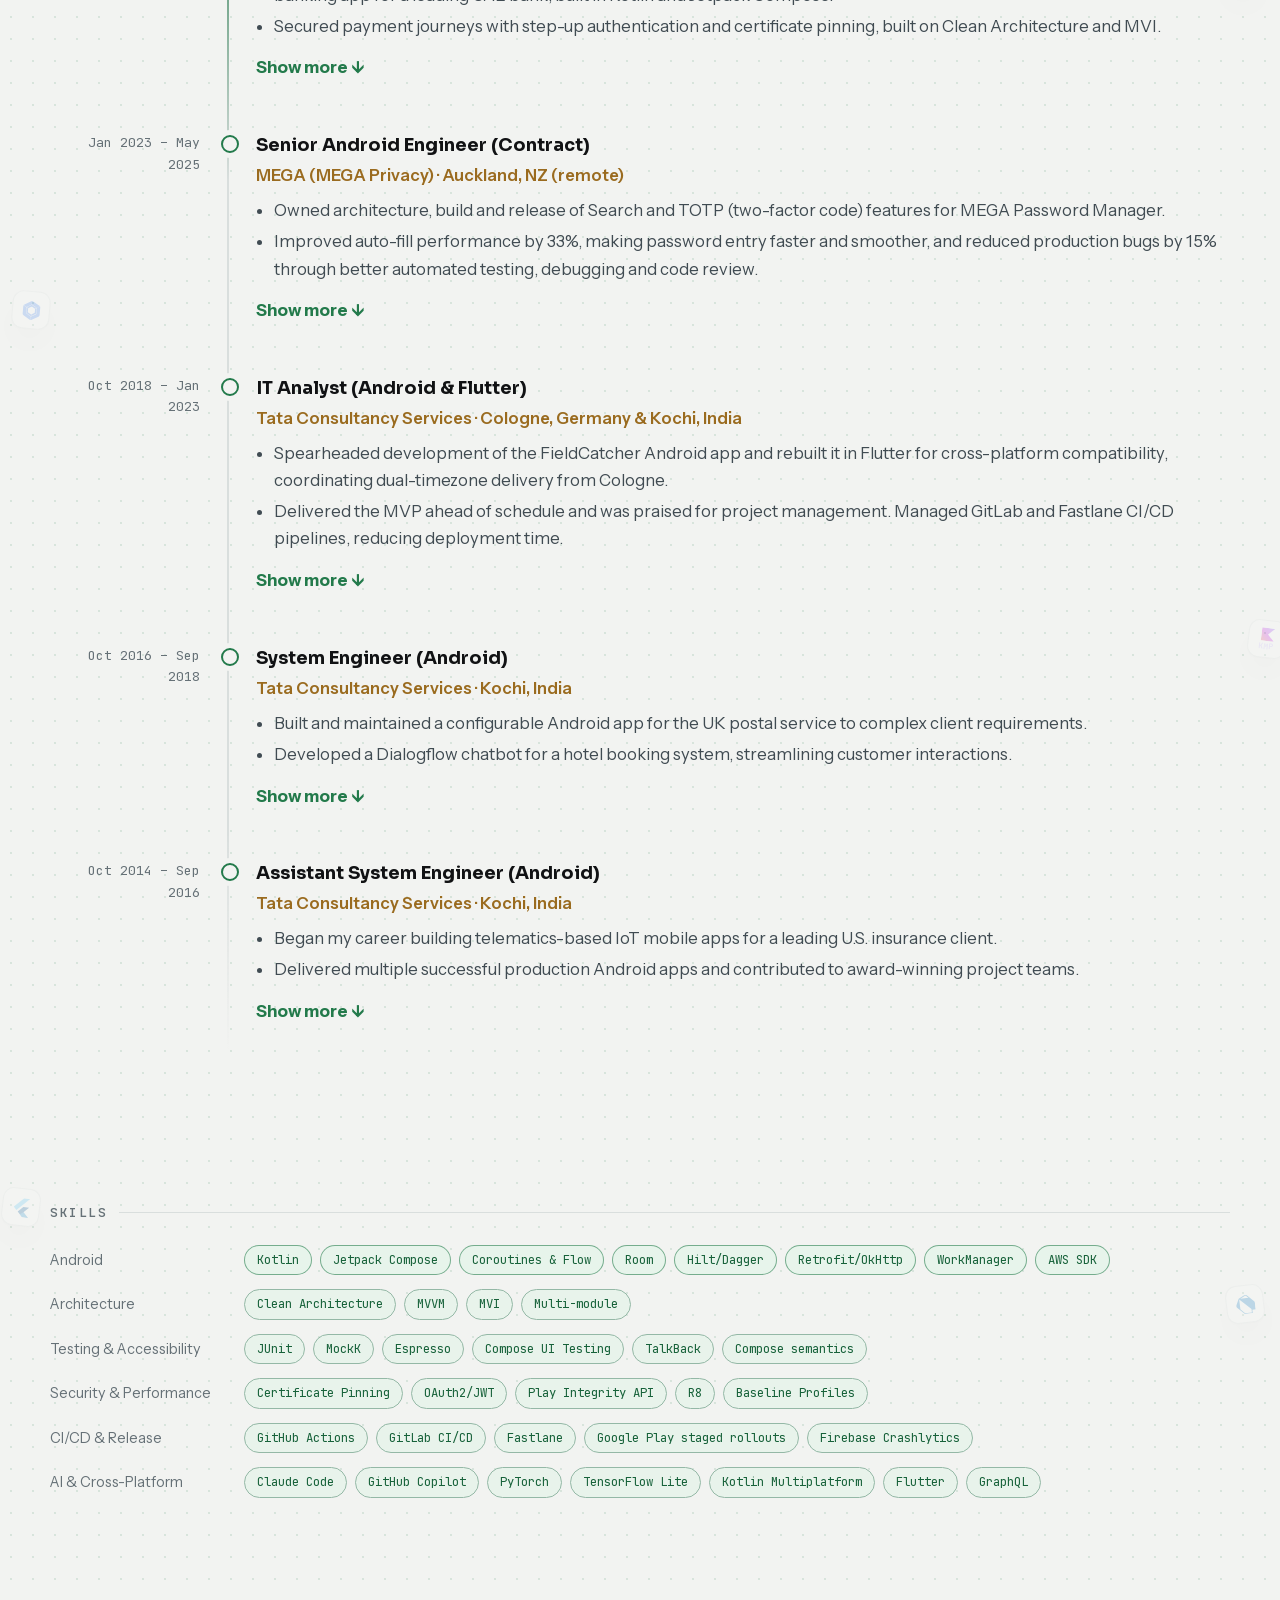
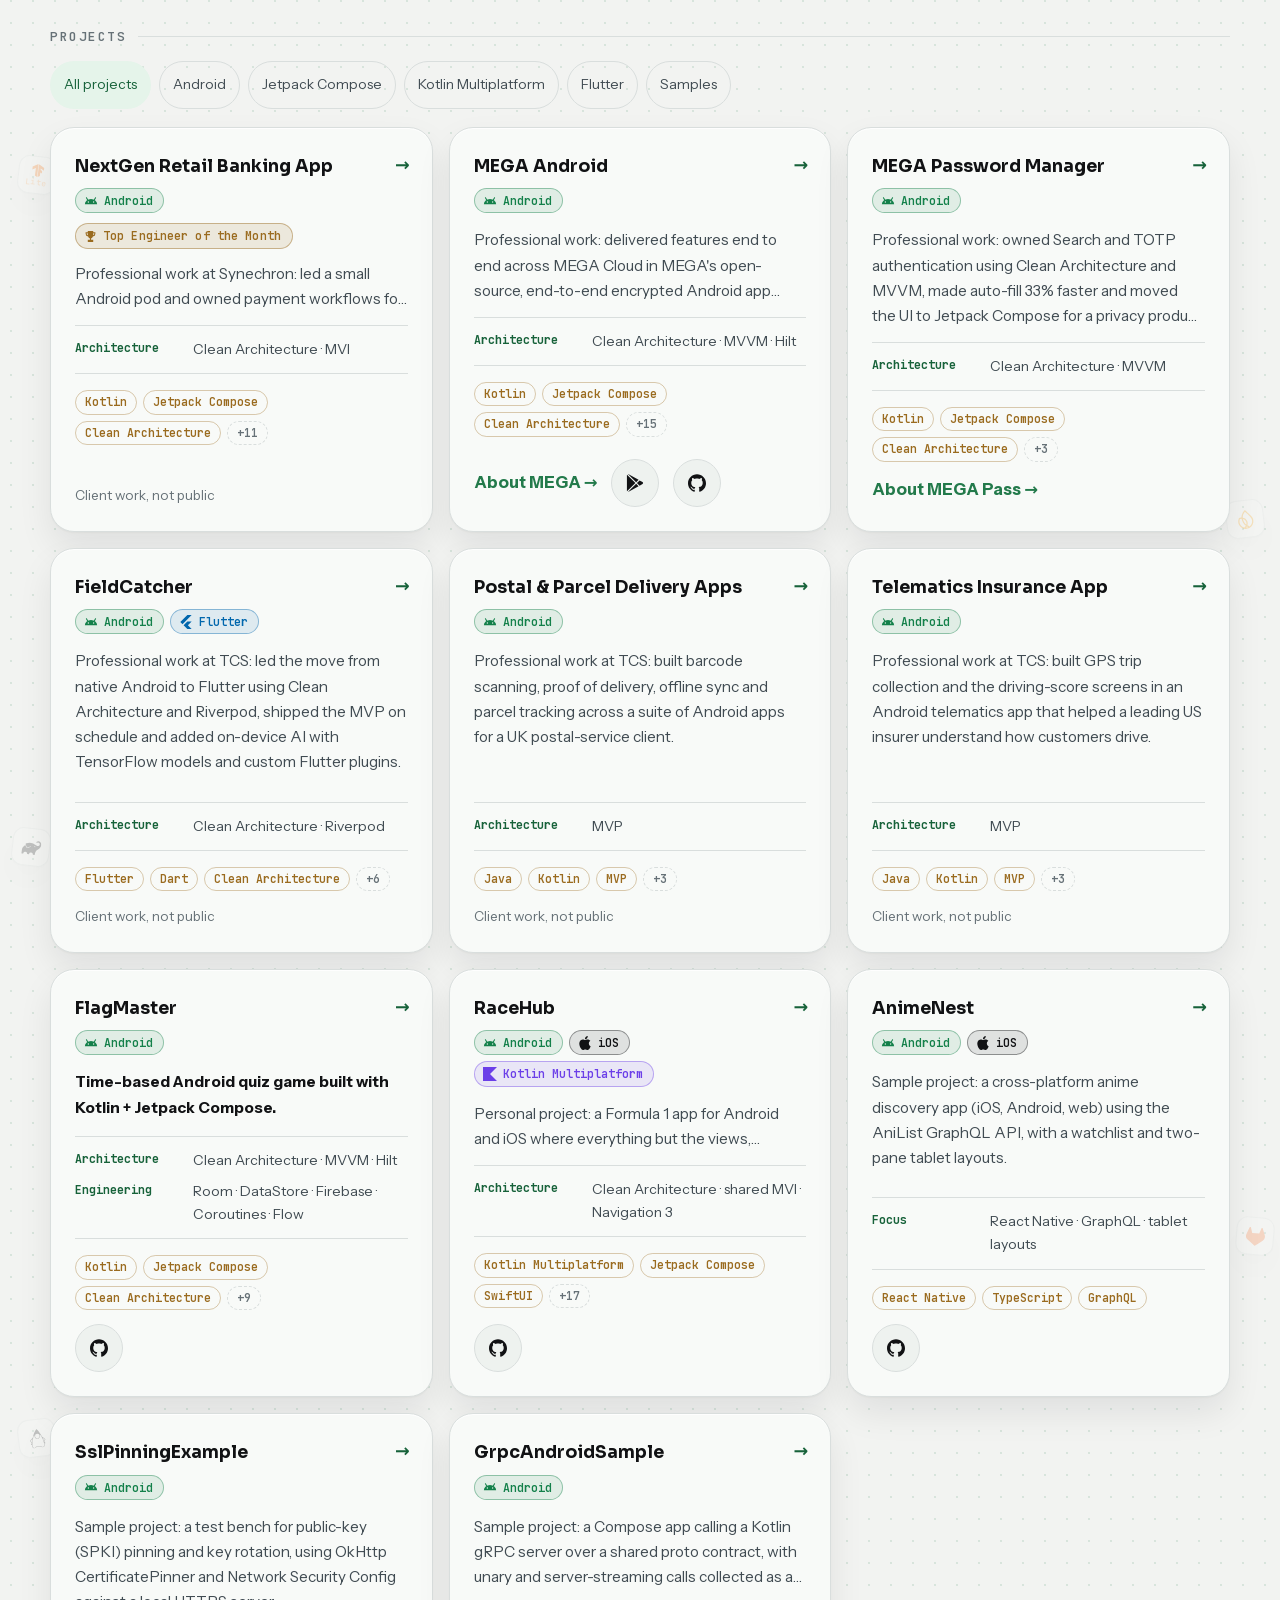
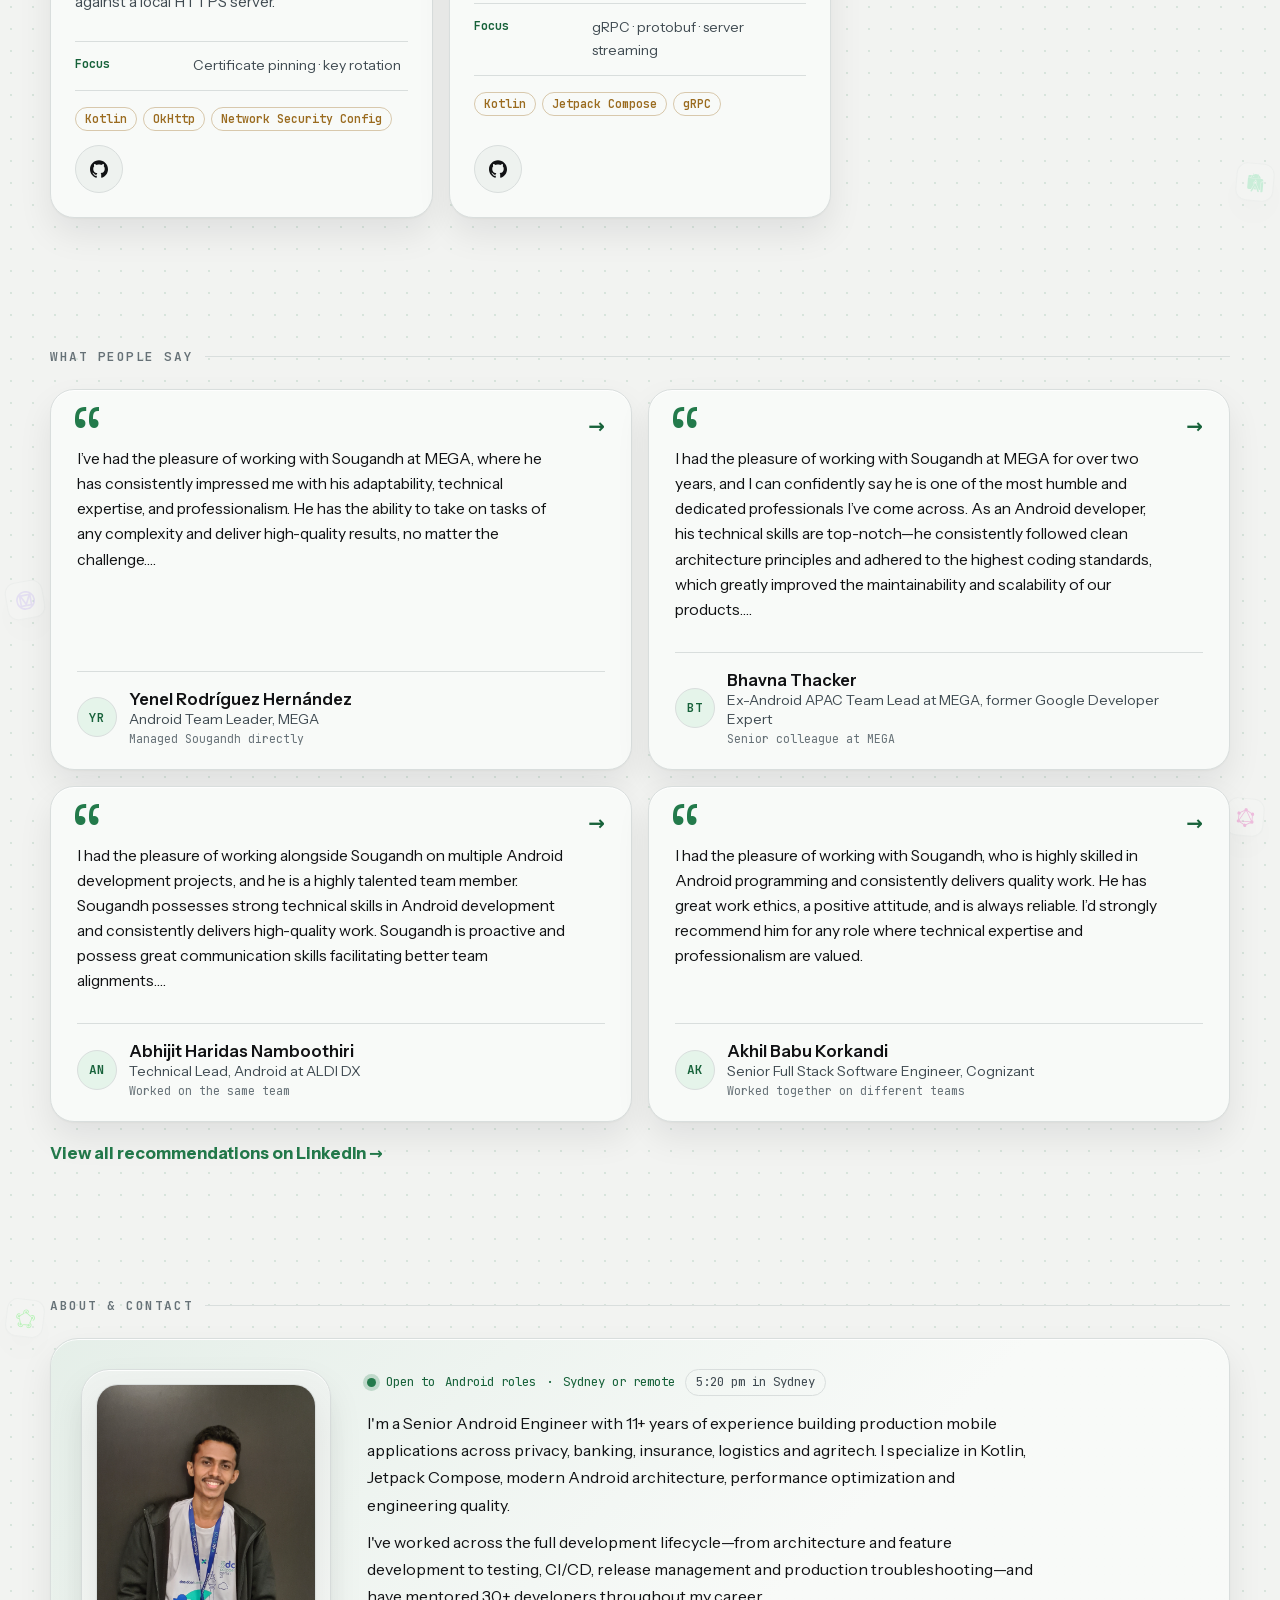
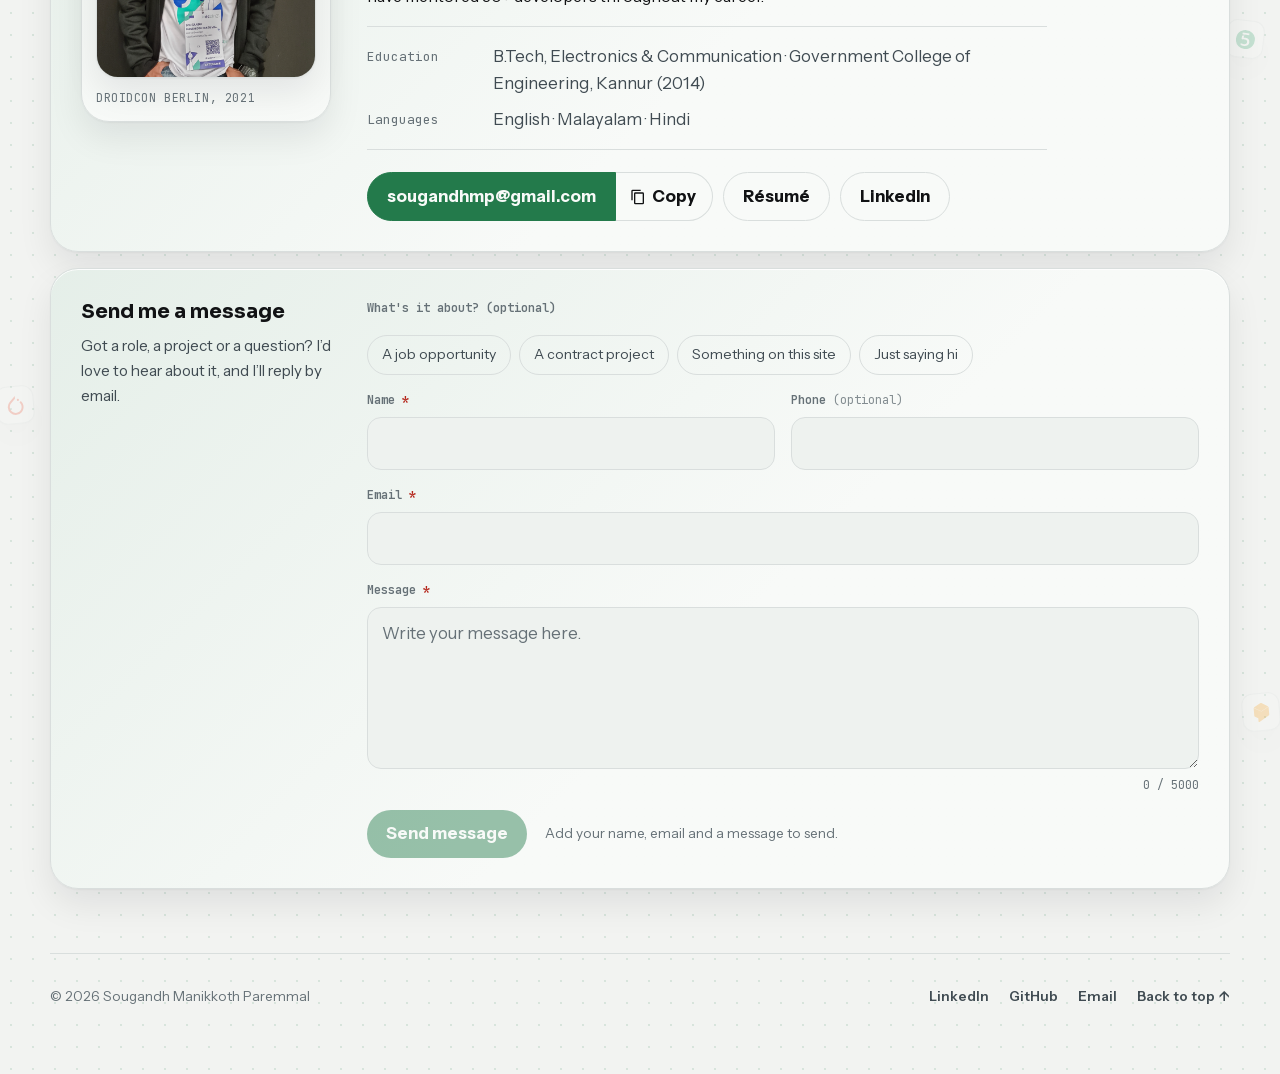
==== commit 3491d93f: "Update TCS experience to match SEEK and LinkedIn profiles Co-Authored-By: Claude <noreply@anthropic." ====
--- a/index.html
+++ b/index.html
@@ -114,44 +114,44 @@
         </div>
       </div>
       <div class="job" role="listitem">
-        <div class="when">Aug 2022 – Jan 2023</div>
-        <div>
-          <h3>IT Analyst (Flutter)</h3>
+        <div class="when">Oct 2018 – Jan 2023</div>
+        <div>
+          <h3>IT Analyst (Android &amp; Flutter)</h3>
+          <div class="org">Tata Consultancy Services · Cologne, Germany &amp; Kochi, India</div>
+          <ul>
+            <li>Spearheaded development of the FieldCatcher Android app and rebuilt it in Flutter for cross-platform compatibility, coordinating dual-timezone delivery from Cologne.</li>
+            <li>Delivered the MVP ahead of schedule and was praised for project management. Managed GitLab and Fastlane CI/CD pipelines, reducing deployment time.</li>
+            <li class="more">Integrated TensorFlow and PyTorch AI models and built custom Flutter plugins for intelligent, real-time data handling on the device. Implemented GraphQL for automatic data sync.</li>
+            <li class="more">Back in Kochi, upgraded the app to Flutter 3.0 and optimised assets to cut load time by 25%. Led unit testing to reach 80% coverage and reduce bugs by 45%, lowering crash rates and boosting engagement.</li>
+            <li class="more">Implemented camera capture and image upload with the AWS SDK.</li>
+            <li class="more">Monitored production behaviour and resolved issues proactively to keep the app reliable. Attended Droidcon Berlin two years in a row.</li>
+          </ul>
+          <button class="job-toggle" type="button">Show more ↓</button>
+        </div>
+      </div>
+      <div class="job" role="listitem">
+        <div class="when">Oct 2016 – Sep 2018</div>
+        <div>
+          <h3>System Engineer (Android)</h3>
           <div class="org">Tata Consultancy Services · Kochi, India</div>
           <ul>
-            <li>Implemented camera capture and image upload features for the FieldCatcher Flutter app using the AWS SDK.</li>
-            <li>Raised unit-test coverage to 80% and cut production bugs by 20%.</li>
-            <li class="more">Upgraded the app to Flutter 3.0 and cut loading time by 25% through image optimisation.</li>
-            <li class="more">Shipped AI-powered features by integrating PyTorch models into the FieldCatcher Flutter app.</li>
+            <li>Built and maintained a configurable Android app for the UK postal service to complex client requirements.</li>
+            <li>Developed a Dialogflow chatbot for a hotel booking system, streamlining customer interactions.</li>
+            <li class="more">Created and maintained event and appointment management apps, improving usability and organisation.</li>
+            <li class="more">Set up Azure-based CI/CD pipelines to automate deployment workflows; mentored and trained junior developers.</li>
           </ul>
           <button class="job-toggle" type="button">Show more ↓</button>
         </div>
       </div>
       <div class="job" role="listitem">
-        <div class="when">Aug 2019 – Jul 2022</div>
-        <div>
-          <h3>IT Analyst (Android &amp; Flutter)</h3>
-          <div class="org">Tata Consultancy Services · Cologne, Germany</div>
-          <ul>
-            <li>Led a team of engineers across locations building the FieldCatcher Android app for a digital farming portfolio.</li>
-            <li>Led the Android-to-Flutter migration, trained the team on Flutter and delivered the MVP on schedule.</li>
-            <li class="more">Set up GitLab and Fastlane CI/CD pipelines and managed Google Play releases, speeding up delivery and reducing manual deployment.</li>
-            <li class="more">Engineered custom Flutter plugins that run PyTorch and TensorFlow Lite models on-device, delivering AI features without a server call.</li>
-            <li class="more">Automated data sync with GraphQL and strengthened reliability with unit and UI tests.</li>
-          </ul>
-          <button class="job-toggle" type="button">Show more ↓</button>
-        </div>
-      </div>
-      <div class="job" role="listitem">
-        <div class="when">Oct 2014 – Aug 2019</div>
-        <div>
-          <h3>Systems Engineer (Android)</h3>
+        <div class="when">Oct 2014 – Sep 2016</div>
+        <div>
+          <h3>Assistant System Engineer (Android)</h3>
           <div class="org">Tata Consultancy Services · Kochi, India</div>
           <ul>
-            <li>Contributed to 6 Android apps for 2 clients: a leading US insurer (telematics, driving scores) and a UK postal service (barcode scanning, proof of delivery, offline sync).</li>
-            <li>Trained and mentored 30+ developers in Android development.</li>
-            <li class="more">Set up Microsoft Azure CI/CD pipelines and managed build and release automation.</li>
-            <li class="more">Built an internal hotel booking assistant using Dialogflow.</li>
+            <li>Began my career building telematics-based IoT mobile apps for a leading U.S. insurance client.</li>
+            <li>Delivered multiple successful production Android apps and contributed to award-winning project teams.</li>
+            <li class="more">Built a strong foundation in mobile and software engineering and supported internal training initiatives.</li>
           </ul>
           <button class="job-toggle" type="button">Show more ↓</button>
         </div>
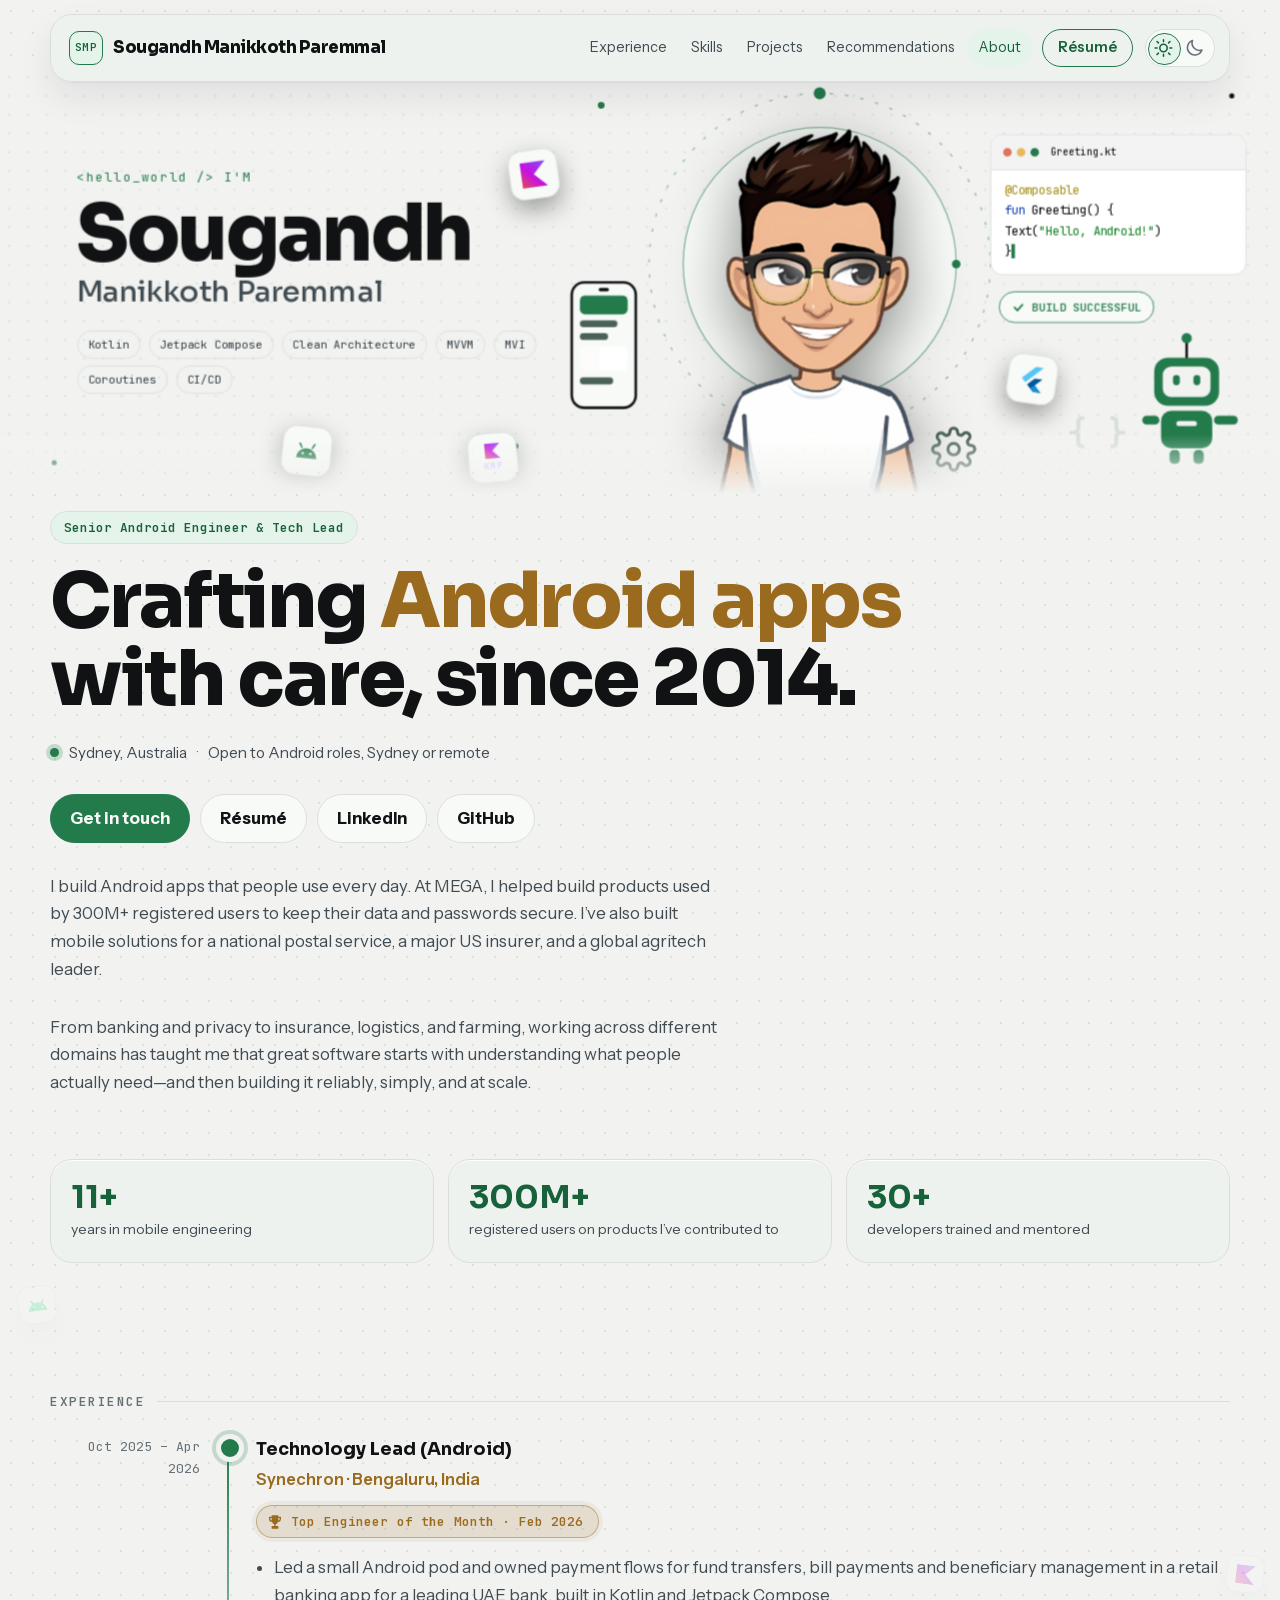
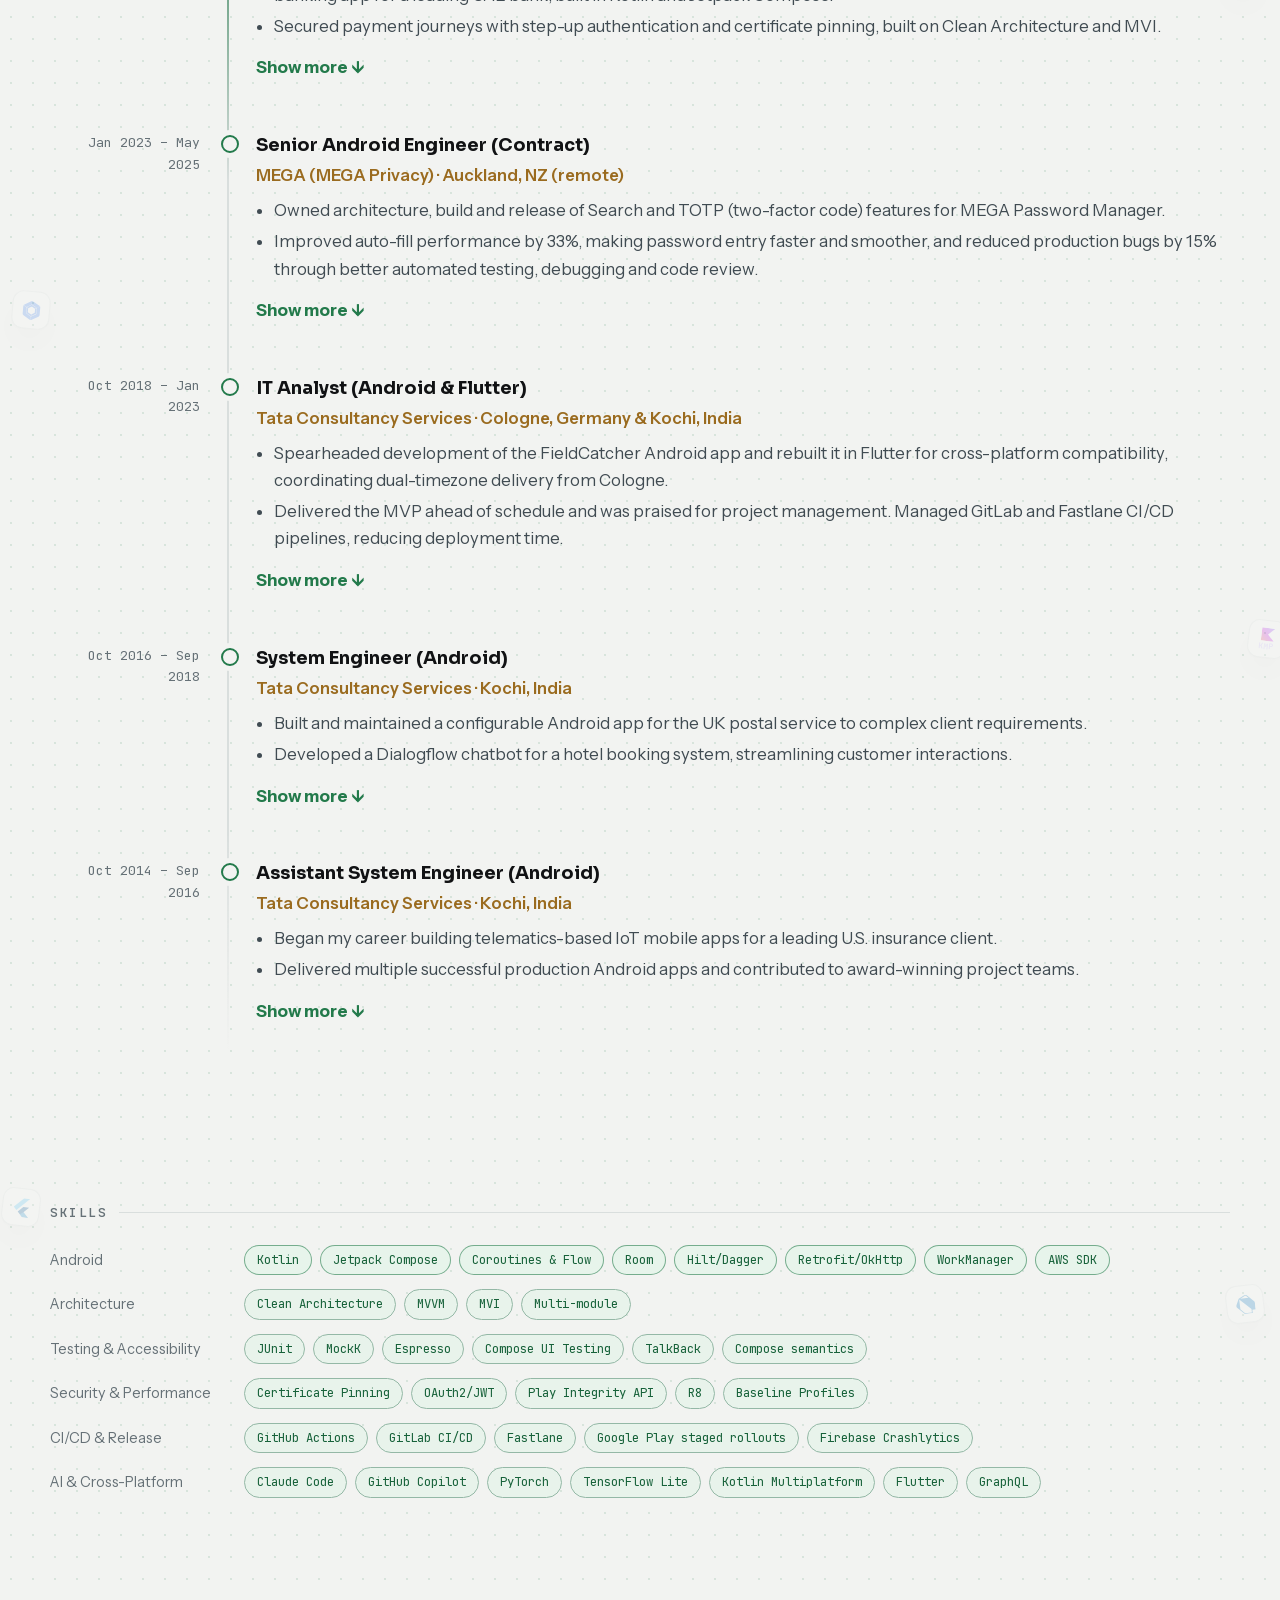
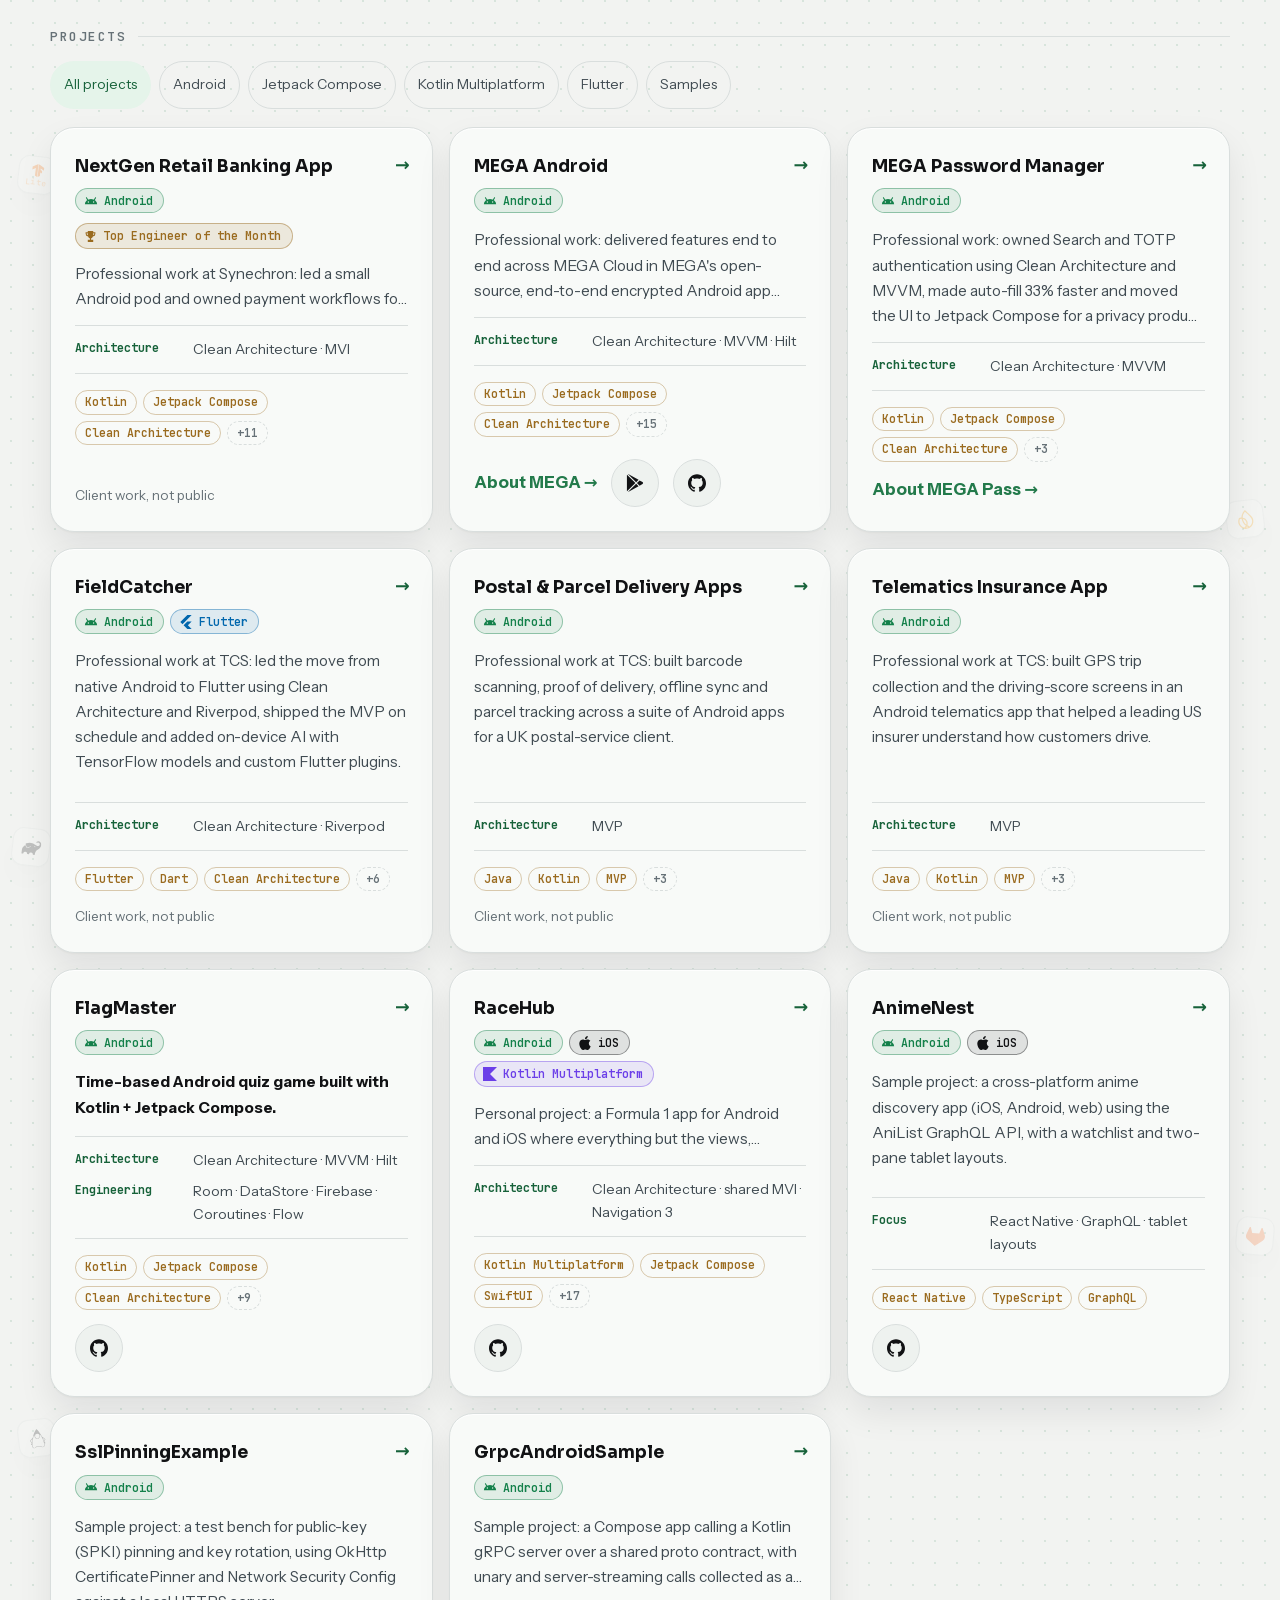
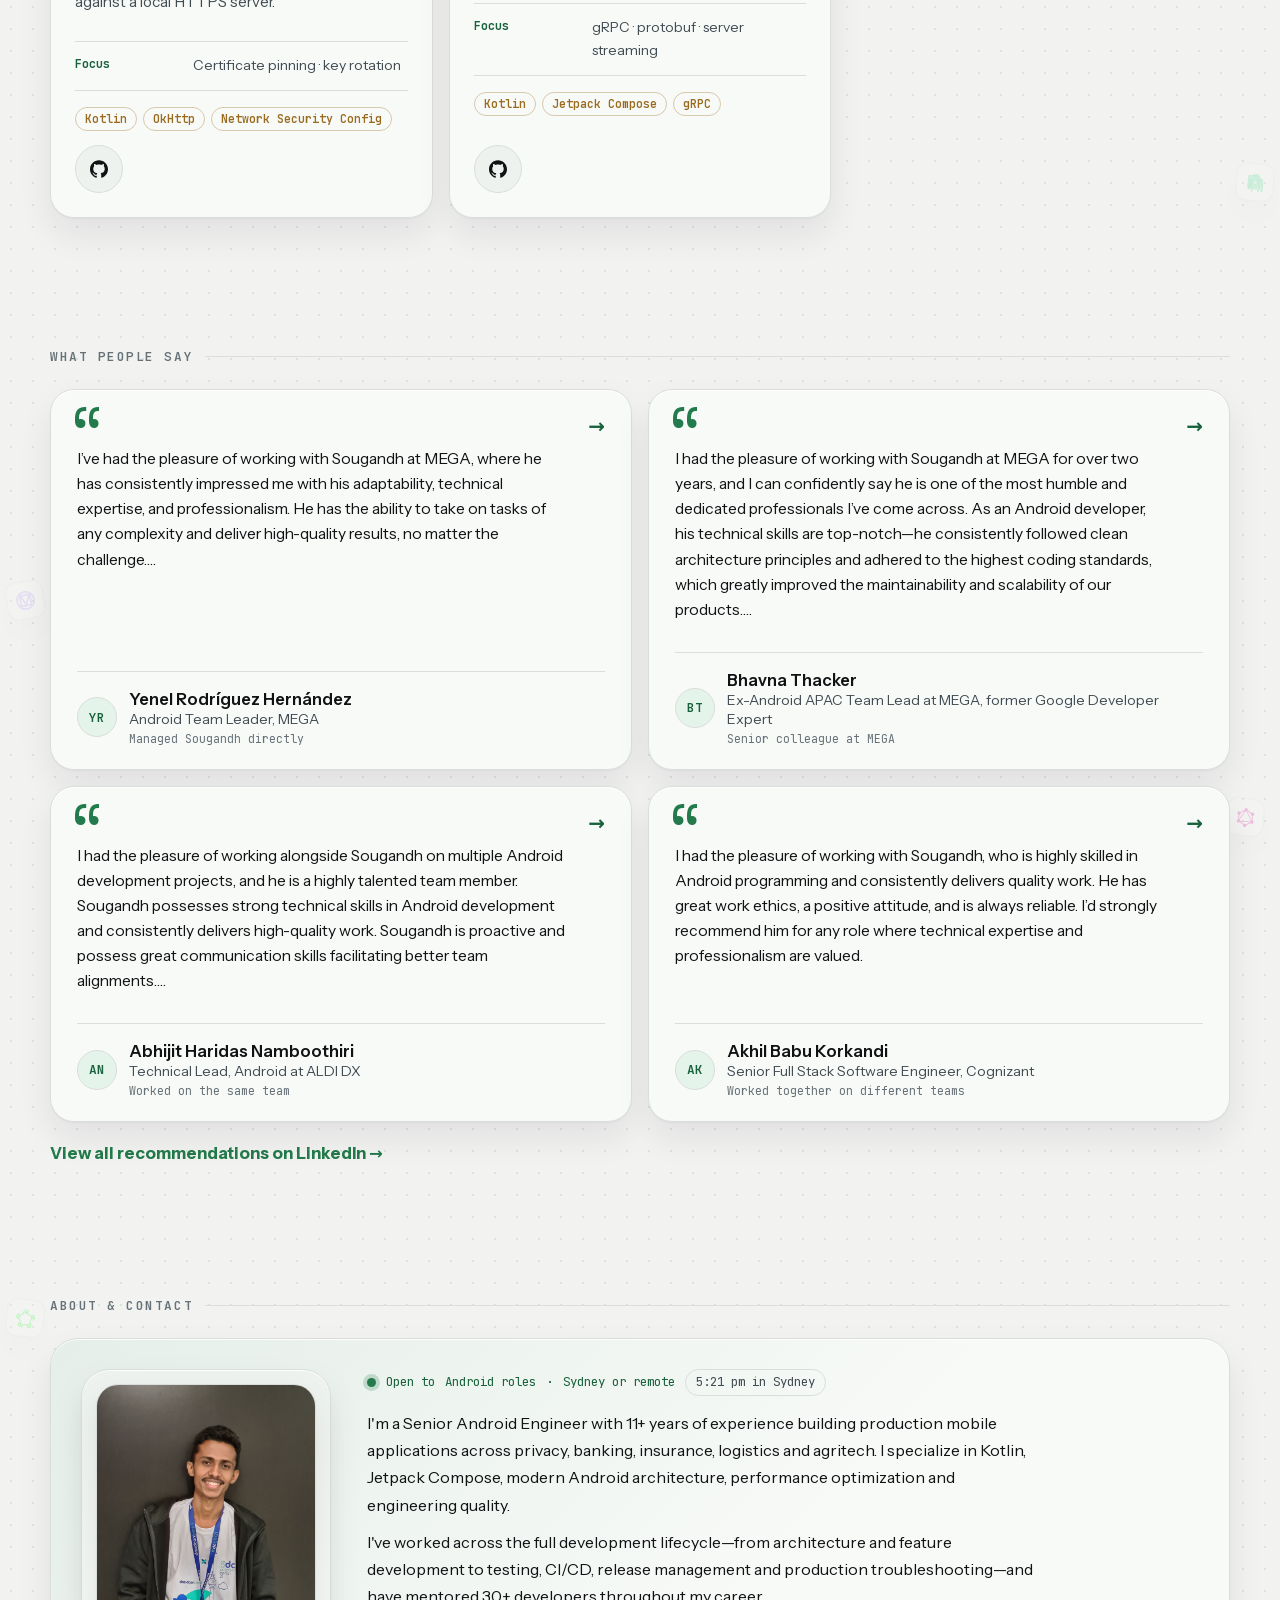
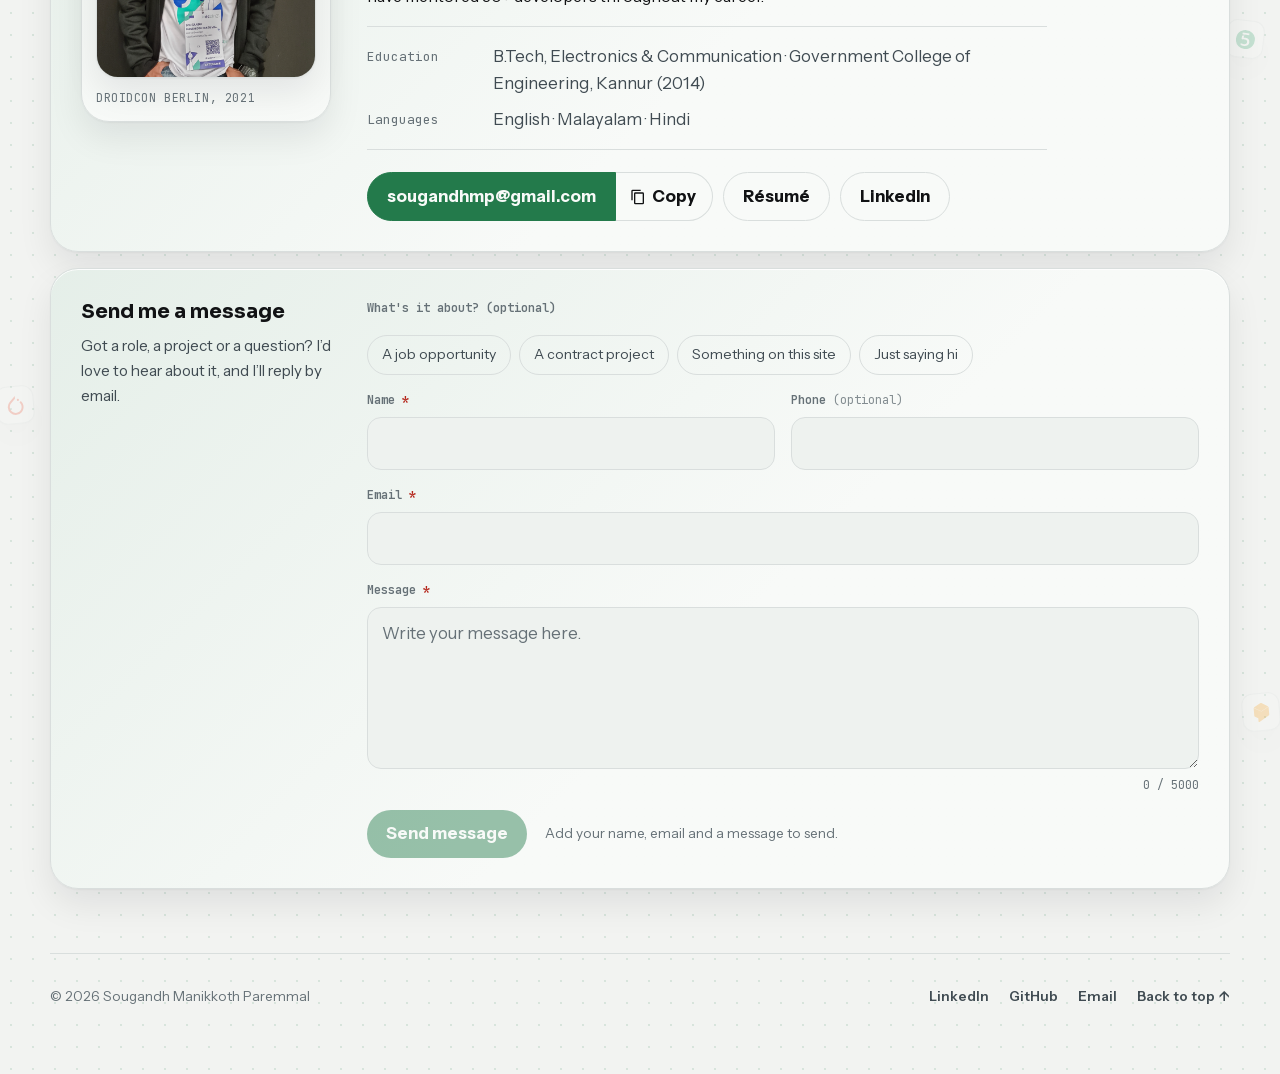
==== commit 7b209a54: "Use provided resume PDF; set FieldCatcher bug reduction to 20% Co-Authored-By: Claude <noreply@anthr" ====
--- a/index.html
+++ b/index.html
@@ -122,7 +122,7 @@
             <li>Spearheaded development of the FieldCatcher Android app and rebuilt it in Flutter for cross-platform compatibility, coordinating dual-timezone delivery from Cologne.</li>
             <li>Delivered the MVP ahead of schedule and was praised for project management. Managed GitLab and Fastlane CI/CD pipelines, reducing deployment time.</li>
             <li class="more">Integrated TensorFlow and PyTorch AI models and built custom Flutter plugins for intelligent, real-time data handling on the device. Implemented GraphQL for automatic data sync.</li>
-            <li class="more">Back in Kochi, upgraded the app to Flutter 3.0 and optimised assets to cut load time by 25%. Led unit testing to reach 80% coverage and reduce bugs by 45%, lowering crash rates and boosting engagement.</li>
+            <li class="more">Back in Kochi, upgraded the app to Flutter 3.0 and optimised assets to cut load time by 25%. Led unit testing to reach 80% coverage and reduce bugs by 20%, lowering crash rates and boosting engagement.</li>
             <li class="more">Implemented camera capture and image upload with the AWS SDK.</li>
             <li class="more">Monitored production behaviour and resolved issues proactively to keep the app reliable. Attended Droidcon Berlin two years in a row.</li>
           </ul>
